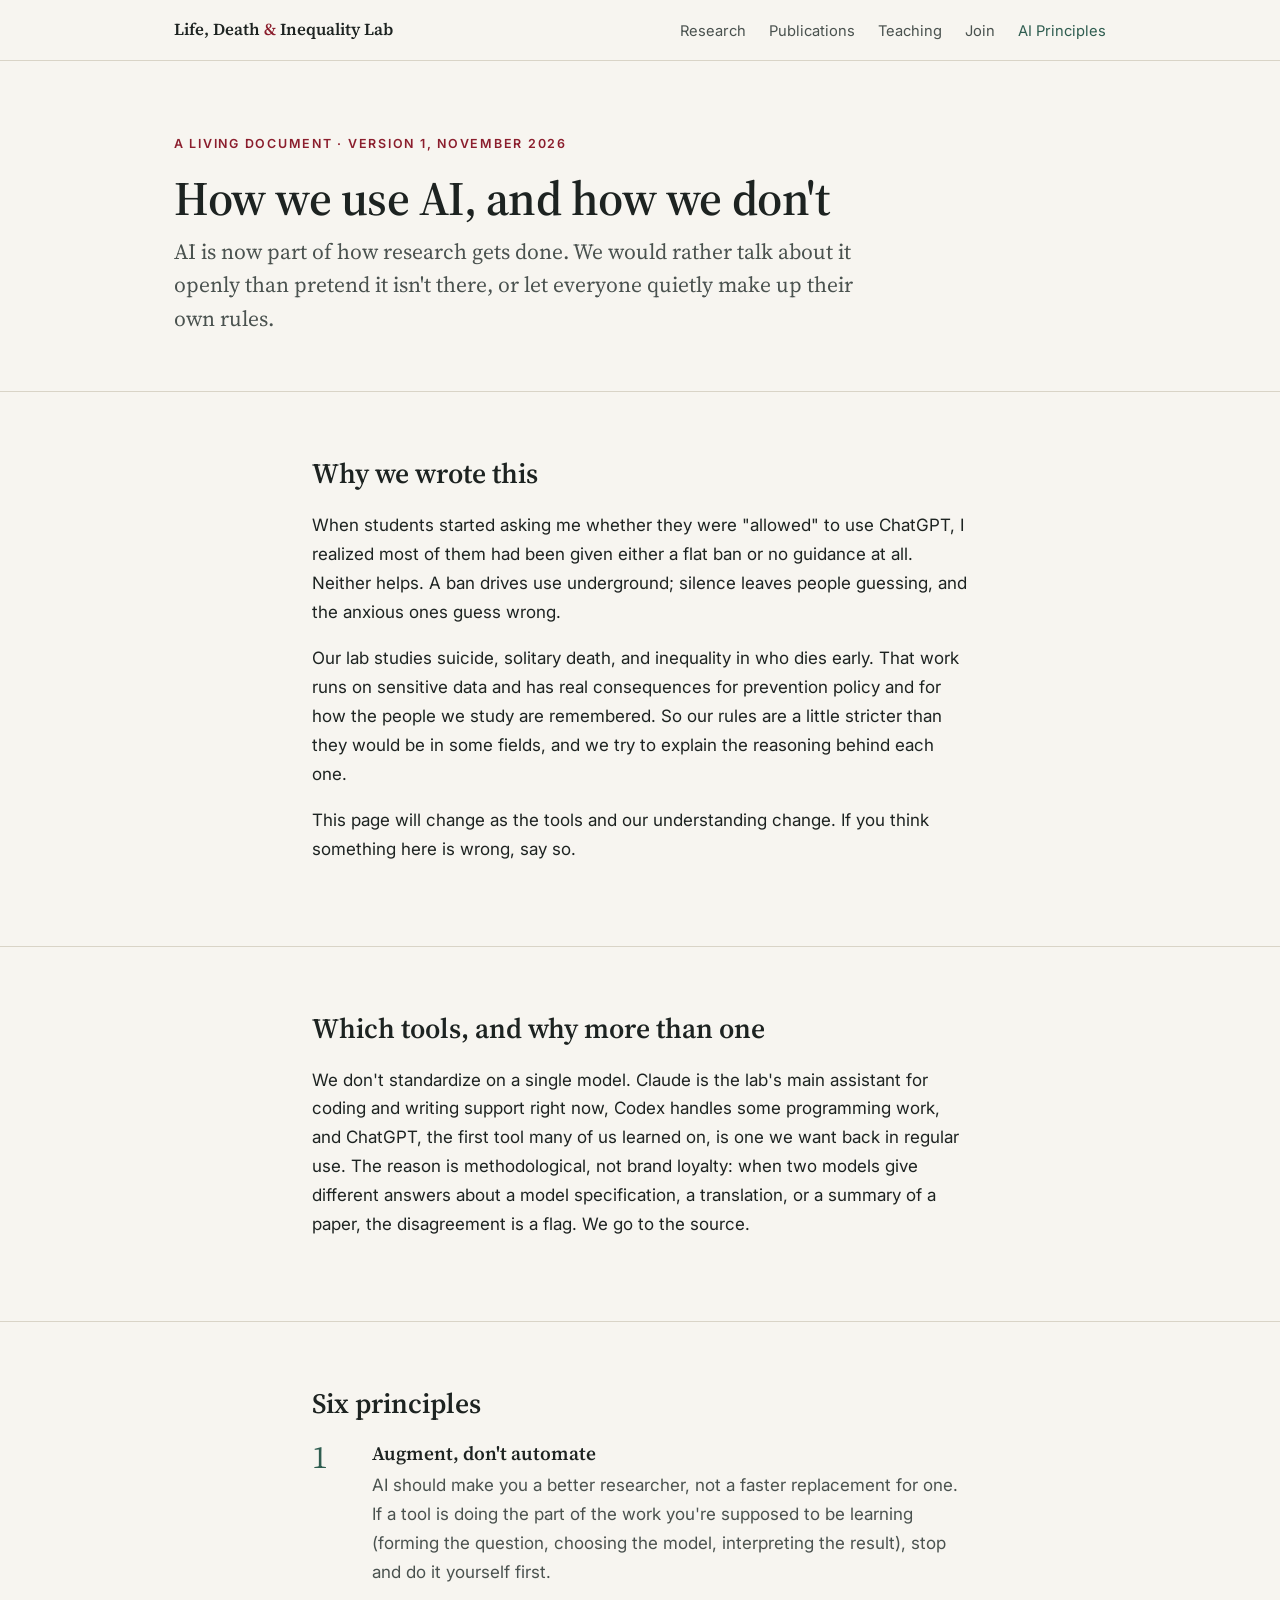
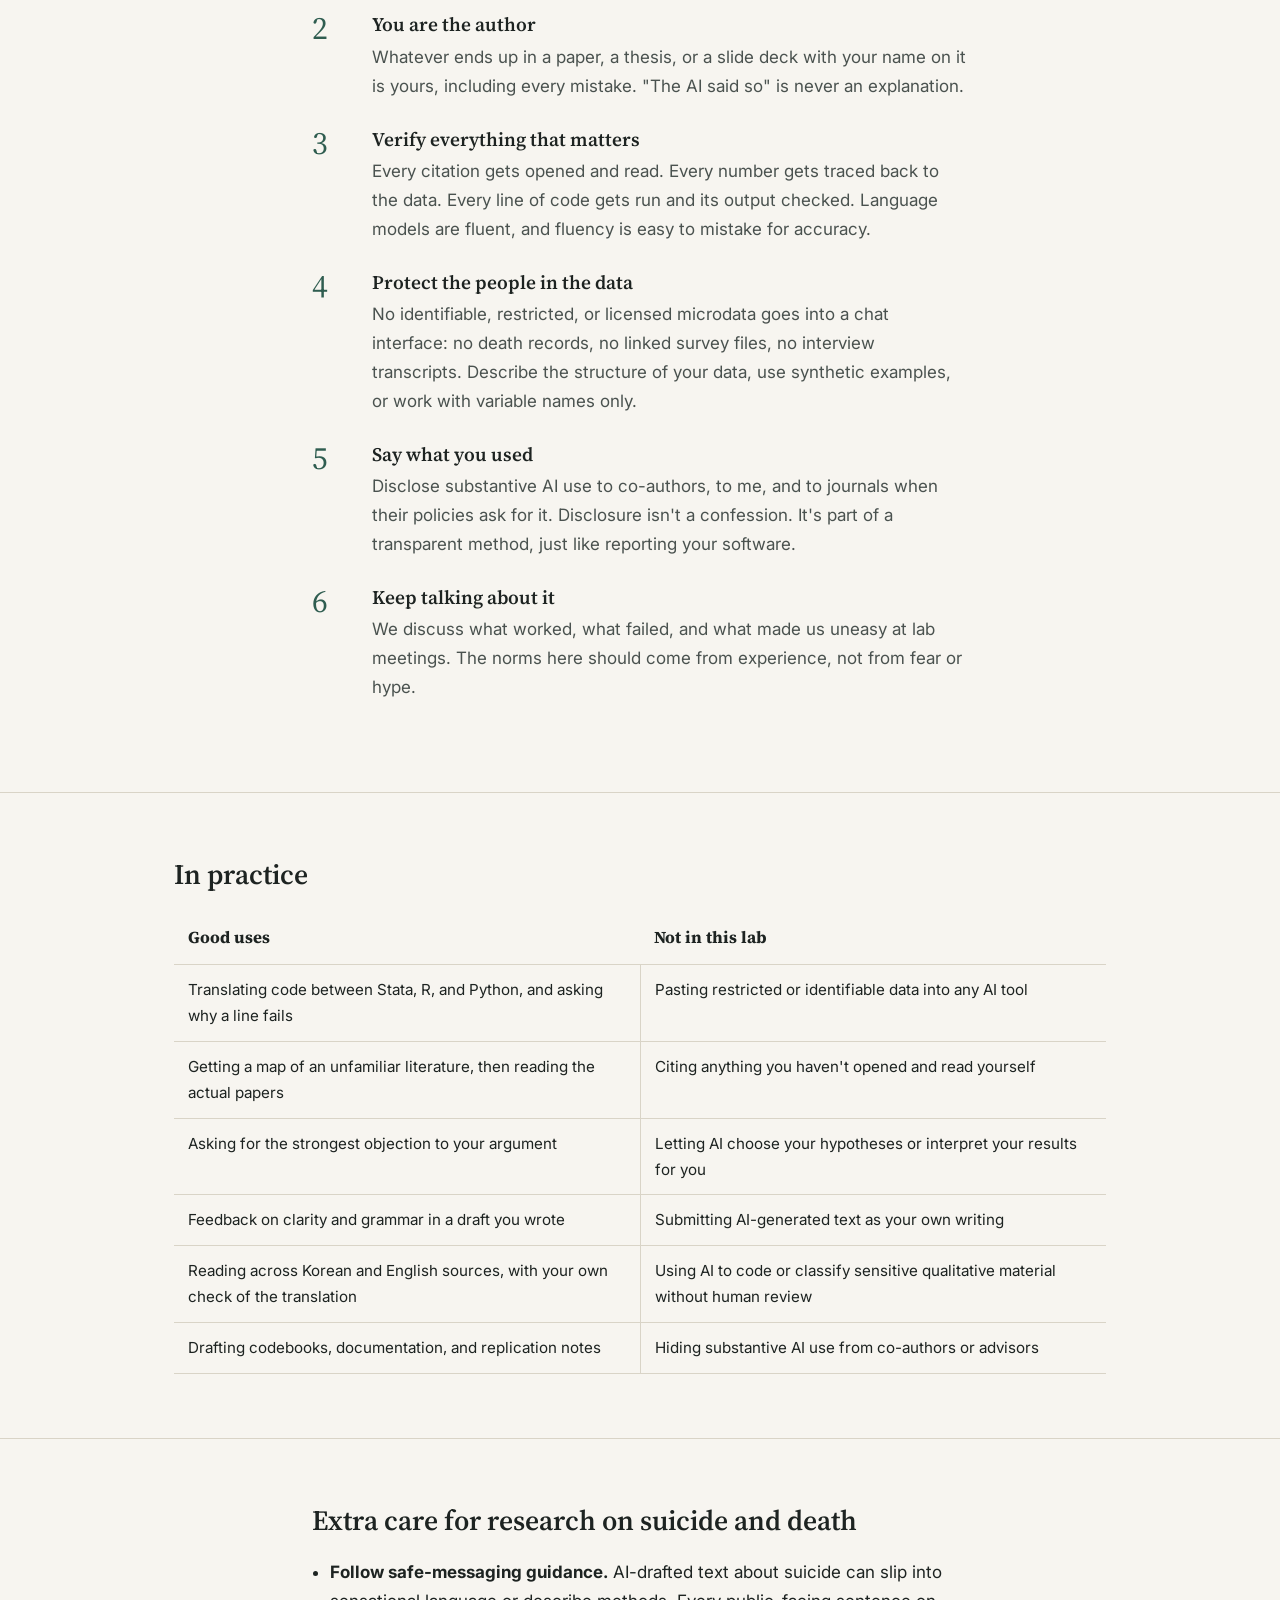
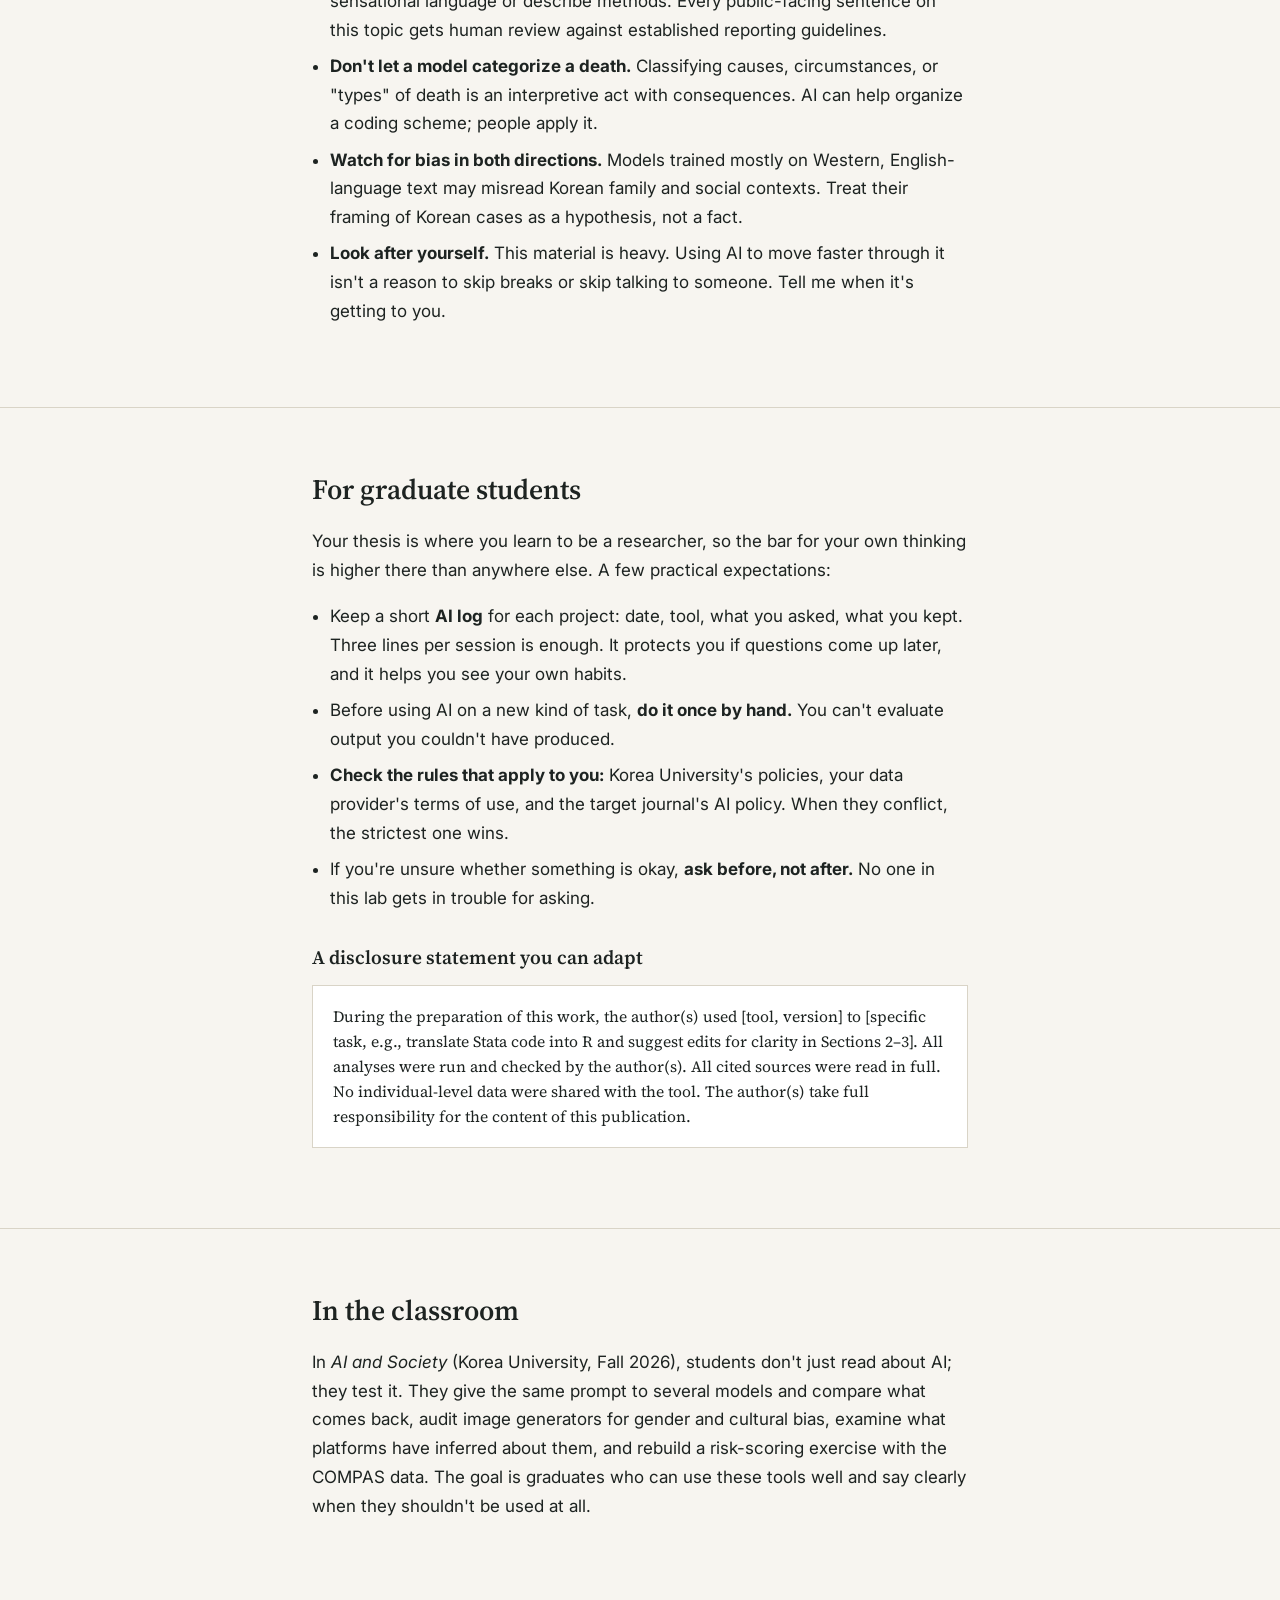
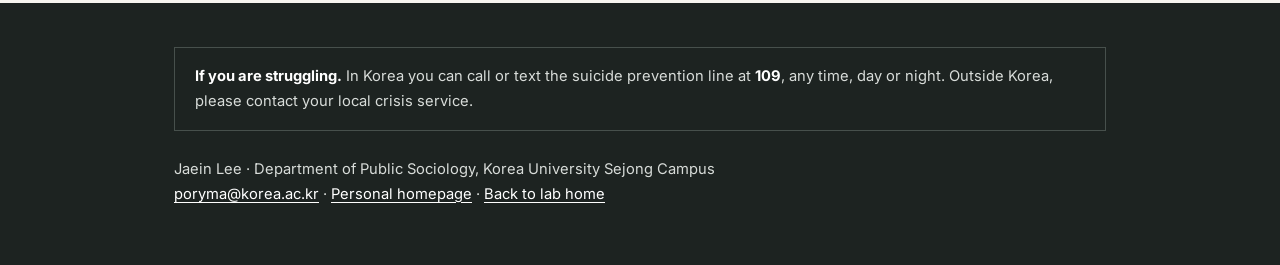
==== ai.html @ 031f200b "Add profile photo and link to personal homepage Co-Authored-By: Claude Opus 5.5 <noreply@anthropic.c" ====
<!DOCTYPE html>
<html lang="en">
<head>
  <meta charset="utf-8">
  <meta name="viewport" content="width=device-width, initial-scale=1">
  <title>AI Principles &amp; Graduate Student Guidelines · Life, Death &amp; Inequality Lab</title>
  <meta name="description" content="How the Life, Death & Inequality Lab at Korea University uses AI in research and teaching, and what we ask of graduate students.">
  <link rel="preconnect" href="https://fonts.googleapis.com">
  <link rel="preconnect" href="https://fonts.gstatic.com" crossorigin>
  <link href="https://fonts.googleapis.com/css2?family=Inter:wght@400;500;600&family=Source+Serif+4:opsz,wght@8..60,400;8..60,600&display=swap" rel="stylesheet">
  <link rel="stylesheet" href="style.css">
</head>
<body>

<header class="site">
  <div class="wrap">
    <a class="brand" href="index.html">Life, Death <span>&amp;</span> Inequality Lab</a>
    <nav>
      <a href="index.html#research">Research</a>
      <a href="index.html#publications">Publications</a>
      <a href="index.html#teaching">Teaching</a>
      <a href="index.html#join">Join</a>
      <a href="ai.html" aria-current="page">AI Principles</a>
    </nav>
  </div>
</header>

<main>
  <div class="hero">
    <div class="wrap">
      <div class="kicker">A living document · Version 1, November 2026</div>
      <h1>How we use AI, and how we don't</h1>
      <p class="lede">AI is now part of how research gets done. We would rather talk about it openly than pretend it isn't there, or let everyone quietly make up their own rules.</p>
    </div>
  </div>

  <section>
    <div class="wrap prose">
      <h2>Why we wrote this</h2>
      <p>When students started asking me whether they were "allowed" to use ChatGPT, I realized most of them had been given either a flat ban or no guidance at all. Neither helps. A ban drives use underground; silence leaves people guessing, and the anxious ones guess wrong.</p>
      <p>Our lab studies suicide, solitary death, and inequality in who dies early. That work runs on sensitive data and has real consequences for prevention policy and for how the people we study are remembered. So our rules are a little stricter than they would be in some fields, and we try to explain the reasoning behind each one.</p>
      <p>This page will change as the tools and our understanding change. If you think something here is wrong, say so.</p>
    </div>
  </section>

  <section>
    <div class="wrap prose">
      <h2>Which tools, and why more than one</h2>
      <p>We don't standardize on a single model. Claude is the lab's main assistant for coding and writing support right now, Codex handles some programming work, and ChatGPT, the first tool many of us learned on, is one we want back in regular use. The reason is methodological, not brand loyalty: when two models give different answers about a model specification, a translation, or a summary of a paper, the disagreement is a flag. We go to the source.</p>
    </div>
  </section>

  <section>
    <div class="wrap prose">
      <h2>Six principles</h2>

      <div class="principle"><div class="n">1</div><div>
        <h3>Augment, don't automate</h3>
        <p>AI should make you a better researcher, not a faster replacement for one. If a tool is doing the part of the work you're supposed to be learning (forming the question, choosing the model, interpreting the result), stop and do it yourself first.</p>
      </div></div>

      <div class="principle"><div class="n">2</div><div>
        <h3>You are the author</h3>
        <p>Whatever ends up in a paper, a thesis, or a slide deck with your name on it is yours, including every mistake. "The AI said so" is never an explanation.</p>
      </div></div>

      <div class="principle"><div class="n">3</div><div>
        <h3>Verify everything that matters</h3>
        <p>Every citation gets opened and read. Every number gets traced back to the data. Every line of code gets run and its output checked. Language models are fluent, and fluency is easy to mistake for accuracy.</p>
      </div></div>

      <div class="principle"><div class="n">4</div><div>
        <h3>Protect the people in the data</h3>
        <p>No identifiable, restricted, or licensed microdata goes into a chat interface: no death records, no linked survey files, no interview transcripts. Describe the structure of your data, use synthetic examples, or work with variable names only.</p>
      </div></div>

      <div class="principle"><div class="n">5</div><div>
        <h3>Say what you used</h3>
        <p>Disclose substantive AI use to co-authors, to me, and to journals when their policies ask for it. Disclosure isn't a confession. It's part of a transparent method, just like reporting your software.</p>
      </div></div>

      <div class="principle"><div class="n">6</div><div>
        <h3>Keep talking about it</h3>
        <p>We discuss what worked, what failed, and what made us uneasy at lab meetings. The norms here should come from experience, not from fear or hype.</p>
      </div></div>
    </div>
  </section>

  <section>
    <div class="wrap">
      <h2>In practice</h2>
      <table class="uses">
        <tr><th>Good uses</th><th>Not in this lab</th></tr>
        <tr>
          <td>Translating code between Stata, R, and Python, and asking why a line fails</td>
          <td>Pasting restricted or identifiable data into any AI tool</td>
        </tr>
        <tr>
          <td>Getting a map of an unfamiliar literature, then reading the actual papers</td>
          <td>Citing anything you haven't opened and read yourself</td>
        </tr>
        <tr>
          <td>Asking for the strongest objection to your argument</td>
          <td>Letting AI choose your hypotheses or interpret your results for you</td>
        </tr>
        <tr>
          <td>Feedback on clarity and grammar in a draft you wrote</td>
          <td>Submitting AI-generated text as your own writing</td>
        </tr>
        <tr>
          <td>Reading across Korean and English sources, with your own check of the translation</td>
          <td>Using AI to code or classify sensitive qualitative material without human review</td>
        </tr>
        <tr>
          <td>Drafting codebooks, documentation, and replication notes</td>
          <td>Hiding substantive AI use from co-authors or advisors</td>
        </tr>
      </table>
    </div>
  </section>

  <section>
    <div class="wrap prose">
      <h2>Extra care for research on suicide and death</h2>
      <ul class="plain">
        <li><strong>Follow safe-messaging guidance.</strong> AI-drafted text about suicide can slip into sensational language or describe methods. Every public-facing sentence on this topic gets human review against established reporting guidelines.</li>
        <li><strong>Don't let a model categorize a death.</strong> Classifying causes, circumstances, or "types" of death is an interpretive act with consequences. AI can help organize a coding scheme; people apply it.</li>
        <li><strong>Watch for bias in both directions.</strong> Models trained mostly on Western, English-language text may misread Korean family and social contexts. Treat their framing of Korean cases as a hypothesis, not a fact.</li>
        <li><strong>Look after yourself.</strong> This material is heavy. Using AI to move faster through it isn't a reason to skip breaks or skip talking to someone. Tell me when it's getting to you.</li>
      </ul>
    </div>
  </section>

  <section>
    <div class="wrap prose">
      <h2>For graduate students</h2>
      <p>Your thesis is where you learn to be a researcher, so the bar for your own thinking is higher there than anywhere else. A few practical expectations:</p>
      <ul class="plain">
        <li>Keep a short <strong>AI log</strong> for each project: date, tool, what you asked, what you kept. Three lines per session is enough. It protects you if questions come up later, and it helps you see your own habits.</li>
        <li>Before using AI on a new kind of task, <strong>do it once by hand.</strong> You can't evaluate output you couldn't have produced.</li>
        <li><strong>Check the rules that apply to you:</strong> Korea University's policies, your data provider's terms of use, and the target journal's AI policy. When they conflict, the strictest one wins.</li>
        <li>If you're unsure whether something is okay, <strong>ask before, not after.</strong> No one in this lab gets in trouble for asking.</li>
      </ul>

      <h3 style="margin-top:2rem">A disclosure statement you can adapt</h3>
      <pre class="template">During the preparation of this work, the author(s) used [tool, version] to [specific task, e.g., translate Stata code into R and suggest edits for clarity in Sections 2–3]. All analyses were run and checked by the author(s). All cited sources were read in full. No individual-level data were shared with the tool. The author(s) take full responsibility for the content of this publication.</pre>
    </div>
  </section>

  <section>
    <div class="wrap prose">
      <h2>In the classroom</h2>
      <p>In <em>AI and Society</em> (Korea University, Fall 2026), students don't just read about AI; they test it. They give the same prompt to several models and compare what comes back, audit image generators for gender and cultural bias, examine what platforms have inferred about them, and rebuild a risk-scoring exercise with the COMPAS data. The goal is graduates who can use these tools well and say clearly when they shouldn't be used at all.</p>
    </div>
  </section>
</main>

<footer class="site">
  <div class="wrap">
    <div class="care">
      <strong>If you are struggling.</strong> In Korea you can call or text the suicide prevention line at <strong>109</strong>, any time, day or night. Outside Korea, please contact your local crisis service.
    </div>
    <p>Jaein Lee · Department of Public Sociology, Korea University Sejong Campus<br>
      <a href="mailto:poryma@korea.ac.kr">poryma@korea.ac.kr</a> · <a href="https://poryma.github.io/">Personal homepage</a> · <a href="index.html">Back to lab home</a></p>
  </div>
</footer>

</body>
</html>
---- style.css ----
:root {
  --ink: #1d2321;
  --ink-soft: #4a524f;
  --paper: #f7f5f0;
  --paper-deep: #efece4;
  --rule: #d9d4c7;
  --accent: #2f5d50;
  --accent-soft: #e3ebe7;
  --crimson: #8b1e2d; /* Korea University crimson, used sparingly */
  --max: 980px;
}

* { box-sizing: border-box; }

html { scroll-behavior: smooth; }

body {
  margin: 0;
  background: var(--paper);
  color: var(--ink);
  font-family: "Inter", system-ui, -apple-system, "Segoe UI", sans-serif;
  font-size: 17px;
  line-height: 1.7;
}

a { color: var(--accent); text-underline-offset: 3px; }
a:hover { color: var(--crimson); }

h1, h2, h3 {
  font-family: "Source Serif 4", Georgia, serif;
  font-weight: 600;
  line-height: 1.25;
  color: var(--ink);
}

h1 { font-size: clamp(2.1rem, 4.5vw, 3rem); margin: 0 0 .4rem; letter-spacing: -.01em; }
h2 { font-size: 1.75rem; margin: 0 0 1.25rem; }
h3 { font-size: 1.2rem; margin: 0 0 .4rem; }

.wrap { max-width: var(--max); margin: 0 auto; padding: 0 24px; }

/* ---------- nav ---------- */
header.site {
  border-bottom: 1px solid var(--rule);
  background: var(--paper);
  position: sticky;
  top: 0;
  z-index: 10;
}
header.site .wrap {
  display: flex;
  align-items: center;
  justify-content: space-between;
  gap: 16px;
  min-height: 60px;
  flex-wrap: wrap;
}
.brand {
  font-family: "Source Serif 4", Georgia, serif;
  font-weight: 600;
  font-size: 1.05rem;
  color: var(--ink);
  text-decoration: none;
}
.brand span { color: var(--crimson); }
nav a {
  color: var(--ink-soft);
  text-decoration: none;
  font-size: .92rem;
  margin-left: 18px;
}
nav a:hover, nav a[aria-current="page"] { color: var(--accent); }

/* ---------- hero ---------- */
.hero { padding: 72px 0 56px; border-bottom: 1px solid var(--rule); }
.hero .kicker {
  text-transform: uppercase;
  letter-spacing: .14em;
  font-size: .78rem;
  color: var(--crimson);
  font-weight: 600;
  margin-bottom: 14px;
}
.hero .lede {
  font-family: "Source Serif 4", Georgia, serif;
  font-size: 1.35rem;
  line-height: 1.55;
  color: var(--ink-soft);
  max-width: 44rem;
  margin: 0;
}
.hero .meta { margin-top: 22px; font-size: .95rem; color: var(--ink-soft); }
.hero-grid {
  display: grid;
  grid-template-columns: 1fr 220px;
  gap: 48px;
  align-items: center;
}
.portrait {
  width: 220px;
  height: 280px;
  object-fit: cover;
  object-position: 50% 15%;
  border: 1px solid var(--rule);
  background: #fff;
}
@media (max-width: 720px) {
  .hero-grid { grid-template-columns: 1fr; gap: 28px; }
  .portrait { order: -1; width: 160px; height: 200px; }
}

/* ---------- sections ---------- */
section { padding: 64px 0; border-bottom: 1px solid var(--rule); }
section:last-of-type { border-bottom: none; }
.prose { max-width: 44rem; }
.prose p { margin: 0 0 1.1rem; }

.grid-2 {
  display: grid;
  grid-template-columns: repeat(auto-fit, minmax(280px, 1fr));
  gap: 36px 48px;
}
.area { border-top: 2px solid var(--accent); padding-top: 14px; }
.area p { margin: 0; color: var(--ink-soft); }

.callout {
  background: var(--accent-soft);
  border-left: 3px solid var(--accent);
  padding: 20px 24px;
  margin: 28px 0 0;
}
.callout p:last-child { margin-bottom: 0; }

/* ---------- publications ---------- */
ol.pubs { padding-left: 0; list-style: none; margin: 0; }
ol.pubs li {
  padding: 14px 0;
  border-bottom: 1px dotted var(--rule);
}
ol.pubs .yr {
  display: inline-block;
  min-width: 3.2rem;
  font-weight: 600;
  color: var(--crimson);
  font-variant-numeric: tabular-nums;
}
ol.pubs em { color: var(--ink); }
.tag {
  display: inline-block;
  font-size: .72rem;
  text-transform: uppercase;
  letter-spacing: .08em;
  background: var(--paper-deep);
  border: 1px solid var(--rule);
  padding: 1px 8px;
  margin-left: 6px;
  vertical-align: 2px;
}
.note { font-size: .88rem; color: var(--ink-soft); }

/* ---------- lists / tables ---------- */
ul.plain { padding-left: 1.1rem; }
ul.plain li { margin-bottom: .45rem; }

table.uses { width: 100%; border-collapse: collapse; font-size: .95rem; }
table.uses th, table.uses td {
  text-align: left;
  vertical-align: top;
  padding: 12px 14px;
  border-bottom: 1px solid var(--rule);
}
table.uses th { font-family: "Source Serif 4", Georgia, serif; font-size: 1.05rem; width: 50%; }
table.uses td:first-child { border-right: 1px solid var(--rule); }

.principle { display: grid; grid-template-columns: 3rem 1fr; gap: 0 12px; margin-bottom: 26px; }
.principle .n {
  font-family: "Source Serif 4", Georgia, serif;
  font-size: 2rem;
  color: var(--accent);
  line-height: 1;
}
.principle p { margin: .2rem 0 0; color: var(--ink-soft); }

pre.template {
  background: #fff;
  border: 1px solid var(--rule);
  padding: 18px 20px;
  white-space: pre-wrap;
  font-family: "Source Serif 4", Georgia, serif;
  font-size: .98rem;
  line-height: 1.6;
}

/* ---------- footer ---------- */
footer.site {
  background: var(--ink);
  color: #d8dcd9;
  padding: 44px 0;
  font-size: .92rem;
}
footer.site a { color: #fff; }
footer.site .care {
  border: 1px solid #47504c;
  padding: 16px 20px;
  margin-bottom: 26px;
}
footer.site .care strong { color: #fff; }

@media (max-width: 640px) {
  nav a { margin: 0 14px 0 0; }
  .hero { padding: 48px 0 40px; }
  section { padding: 48px 0; }
  table.uses th, table.uses td { display: block; width: 100%; border-right: none !important; }
}
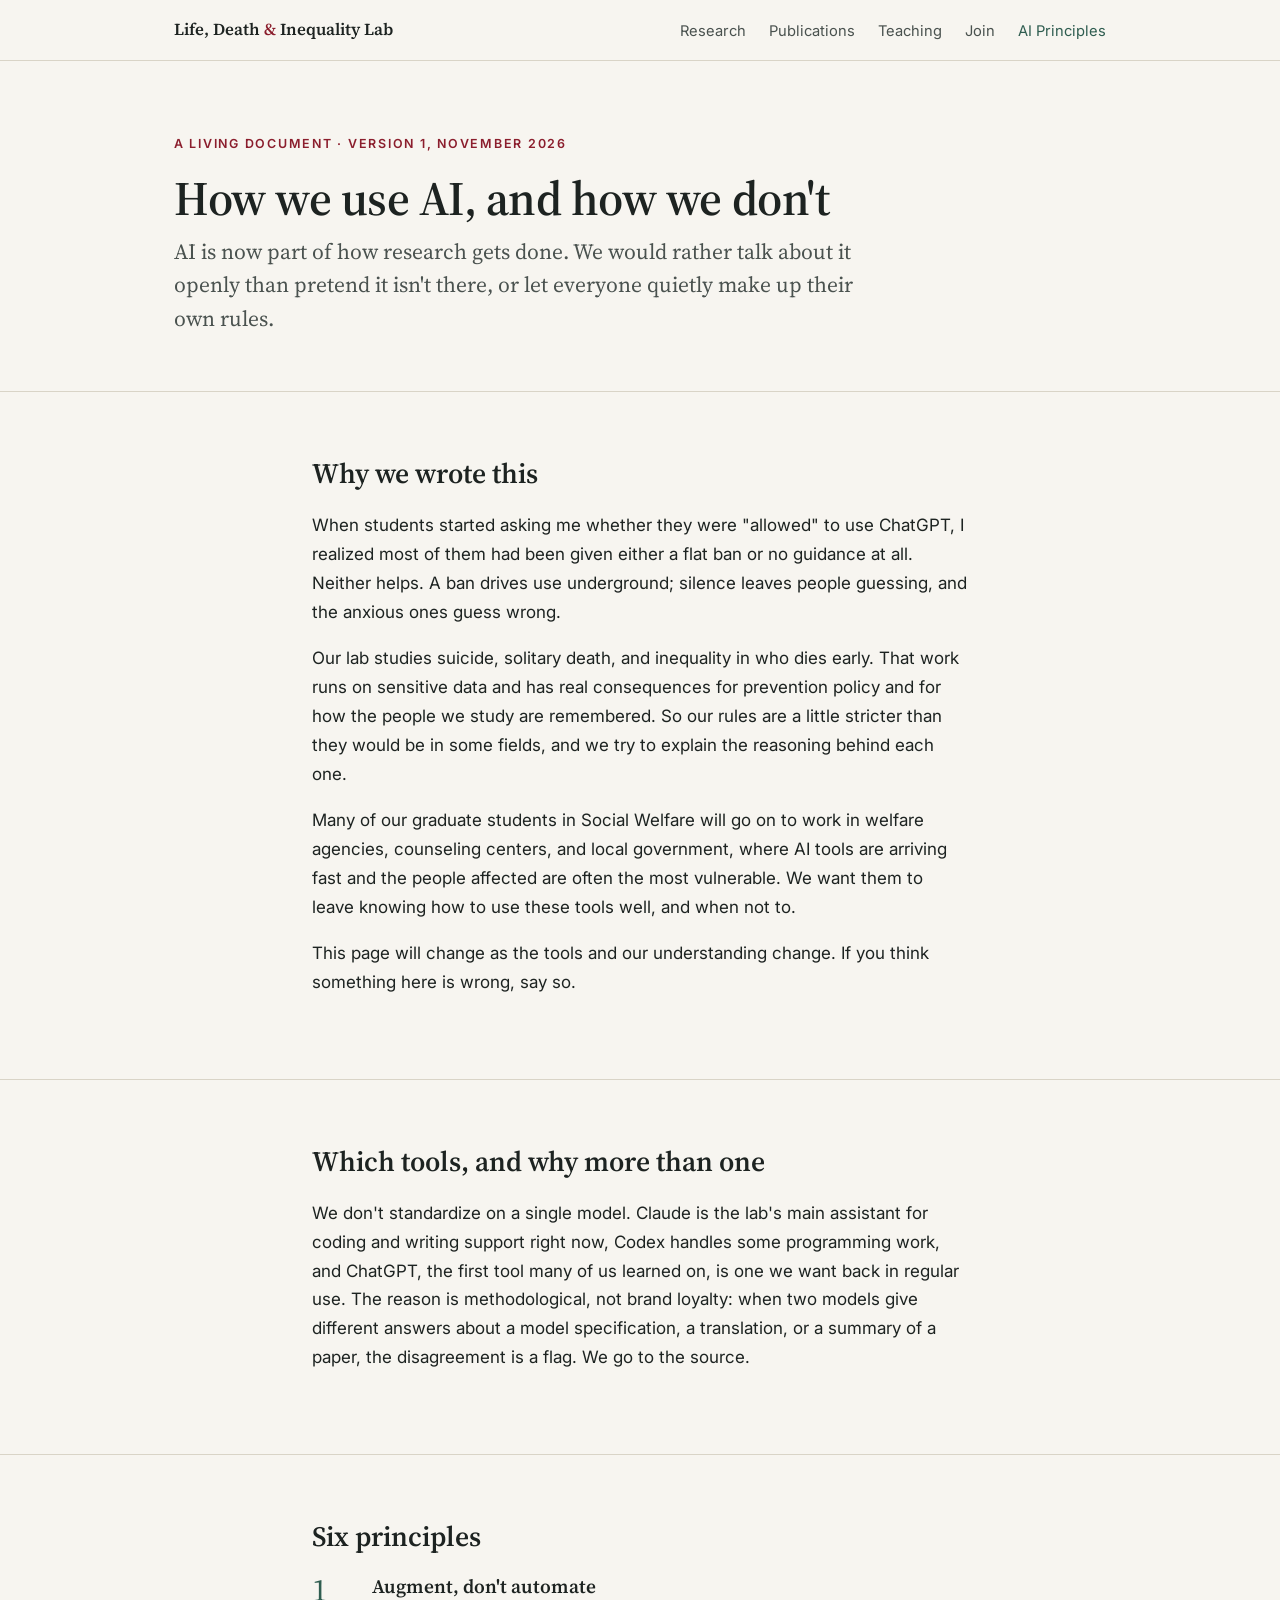
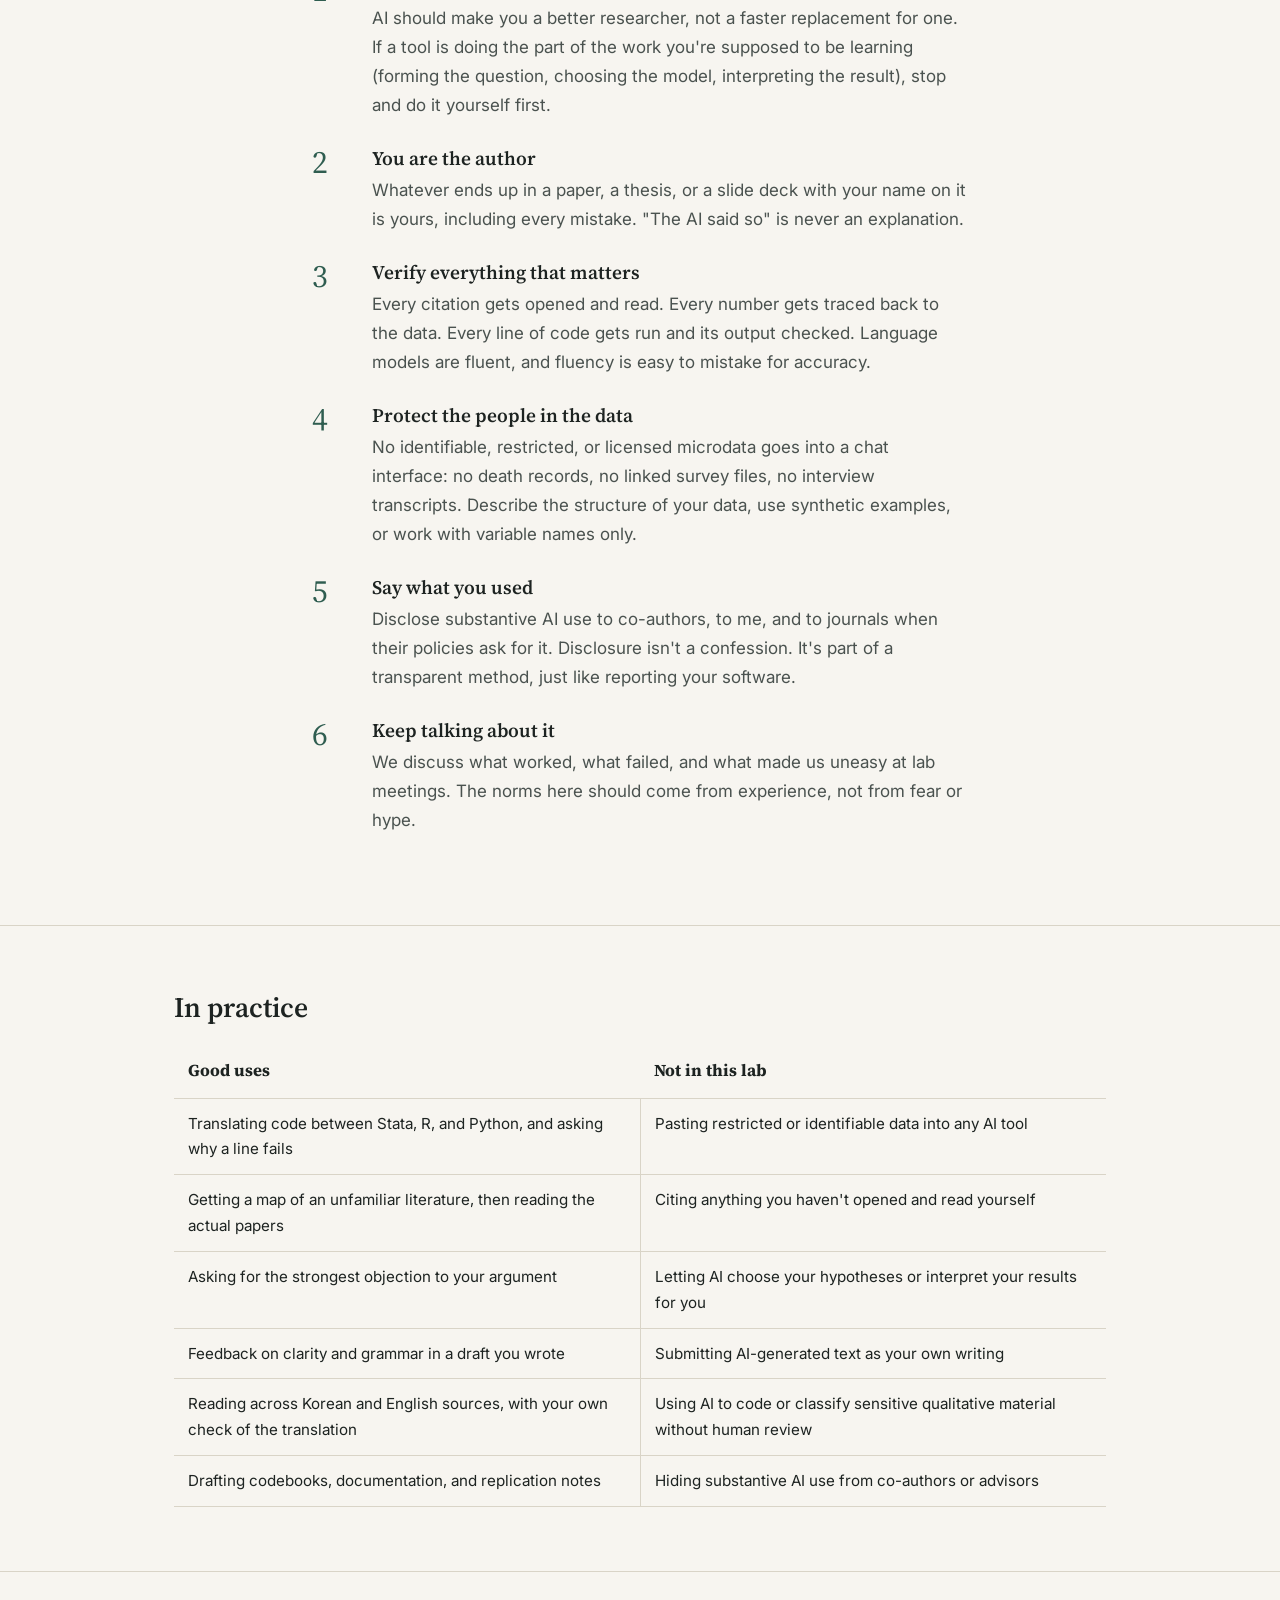
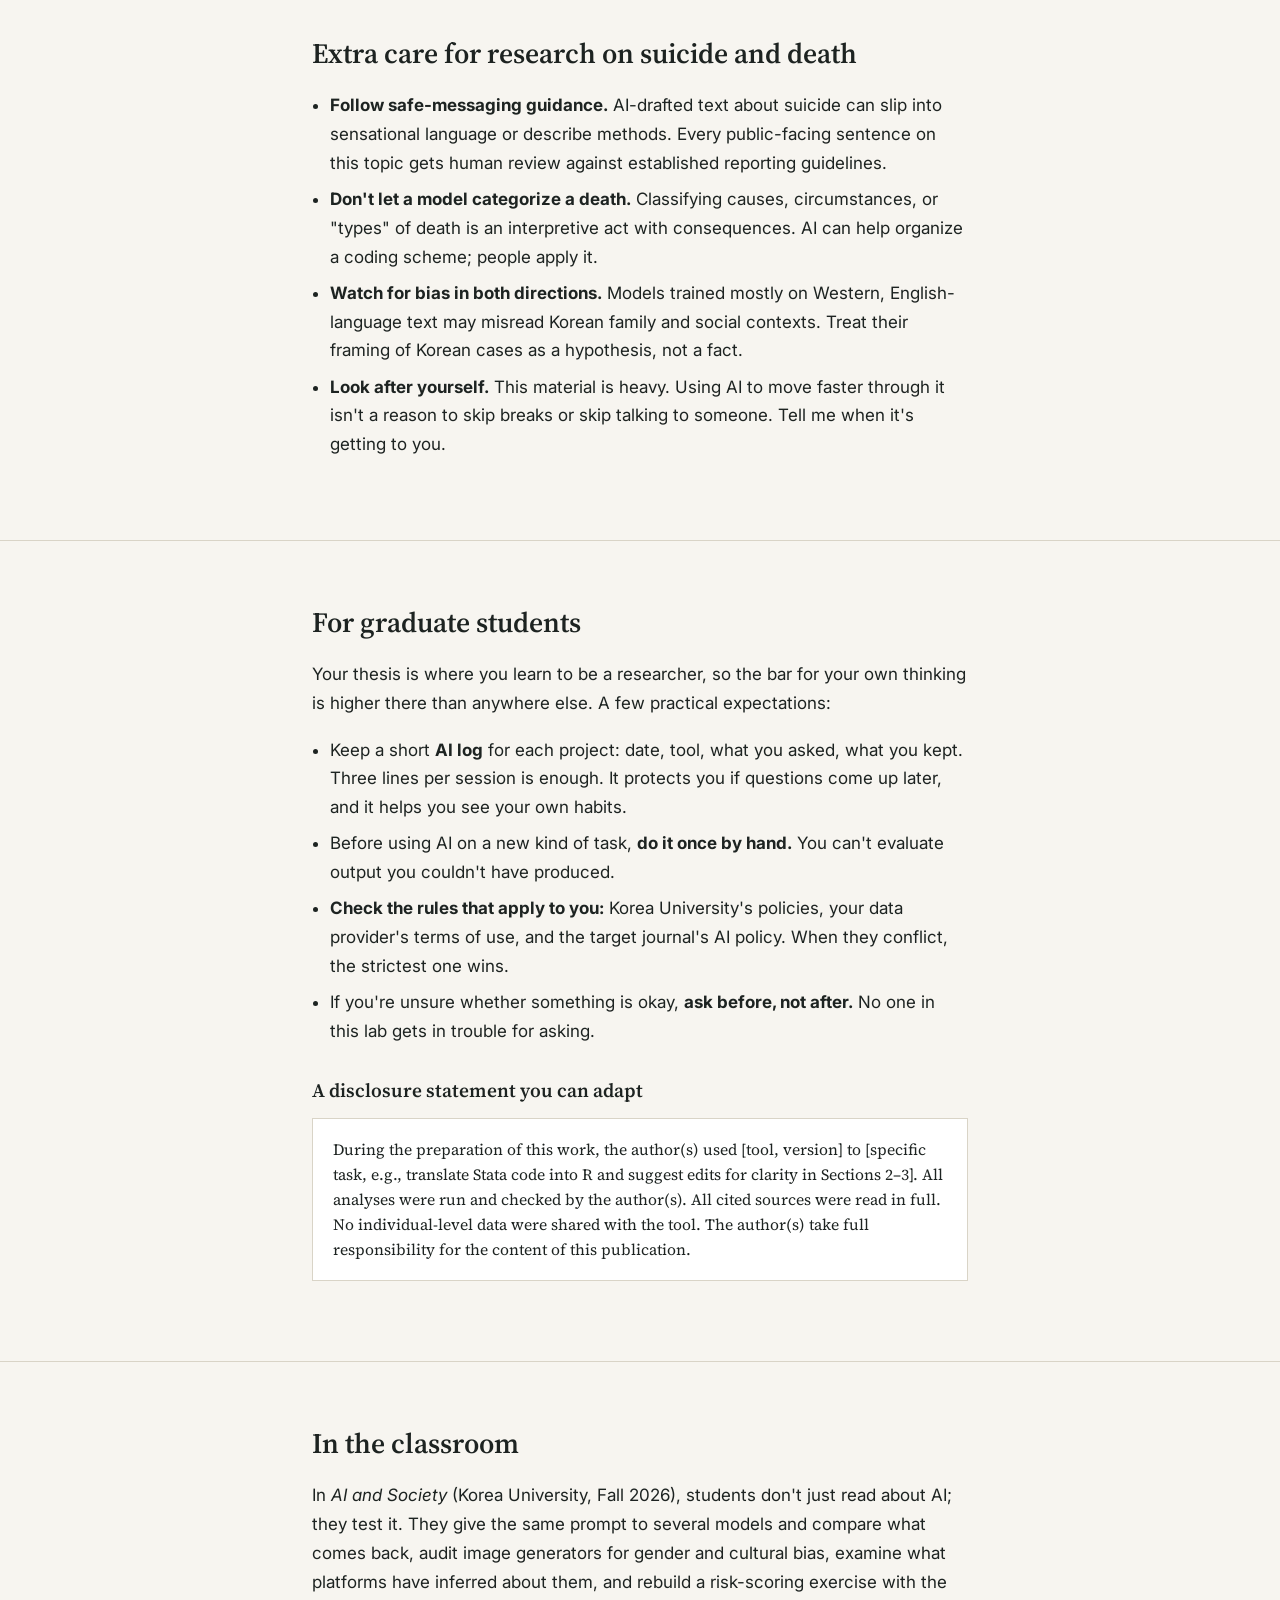
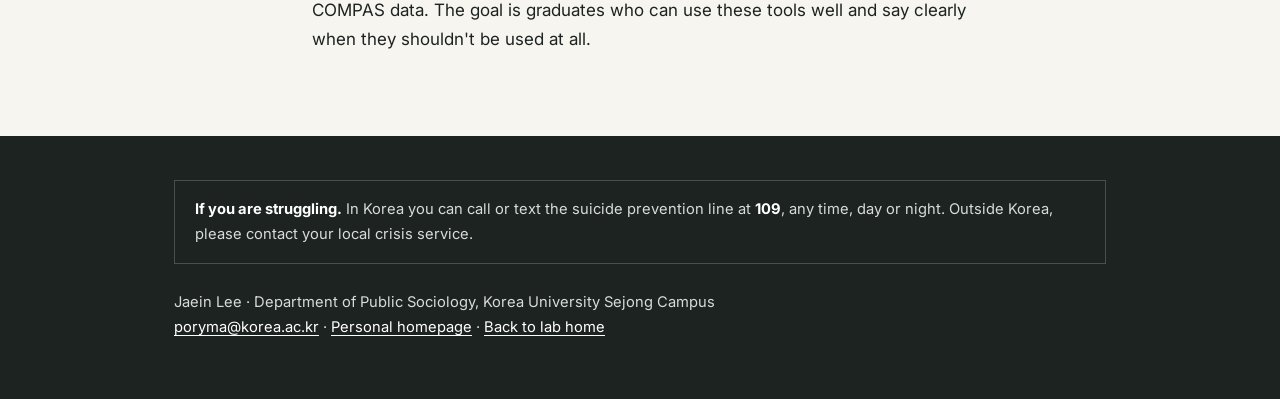
==== commit 7892b100: "Add Social Welfare (graduate) affiliation and welfare/policy framing Co-Authored-By: Claude Opus 5.5" ====
--- a/ai.html
+++ b/ai.html
@@ -39,6 +39,7 @@
       <h2>Why we wrote this</h2>
       <p>When students started asking me whether they were "allowed" to use ChatGPT, I realized most of them had been given either a flat ban or no guidance at all. Neither helps. A ban drives use underground; silence leaves people guessing, and the anxious ones guess wrong.</p>
       <p>Our lab studies suicide, solitary death, and inequality in who dies early. That work runs on sensitive data and has real consequences for prevention policy and for how the people we study are remembered. So our rules are a little stricter than they would be in some fields, and we try to explain the reasoning behind each one.</p>
+      <p>Many of our graduate students in Social Welfare will go on to work in welfare agencies, counseling centers, and local government, where AI tools are arriving fast and the people affected are often the most vulnerable. We want them to leave knowing how to use these tools well, and when not to.</p>
       <p>This page will change as the tools and our understanding change. If you think something here is wrong, say so.</p>
     </div>
   </section>
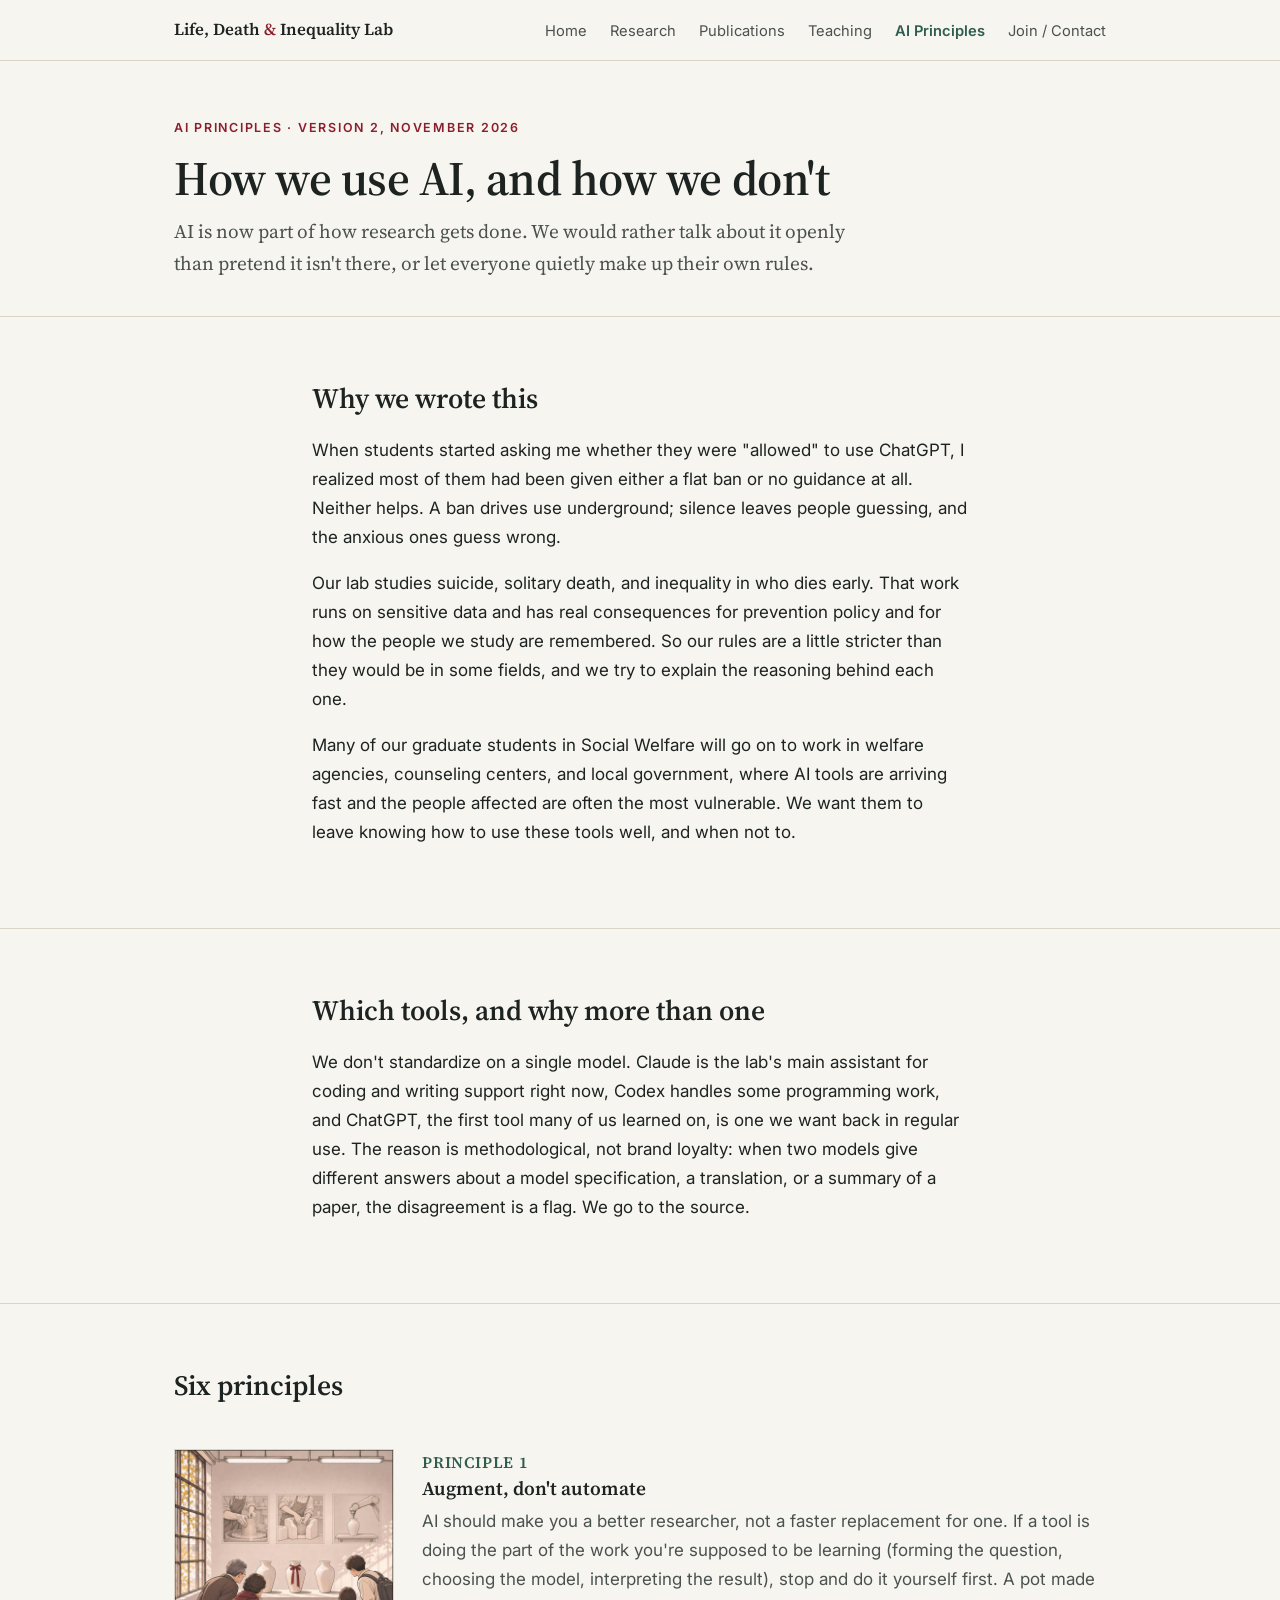
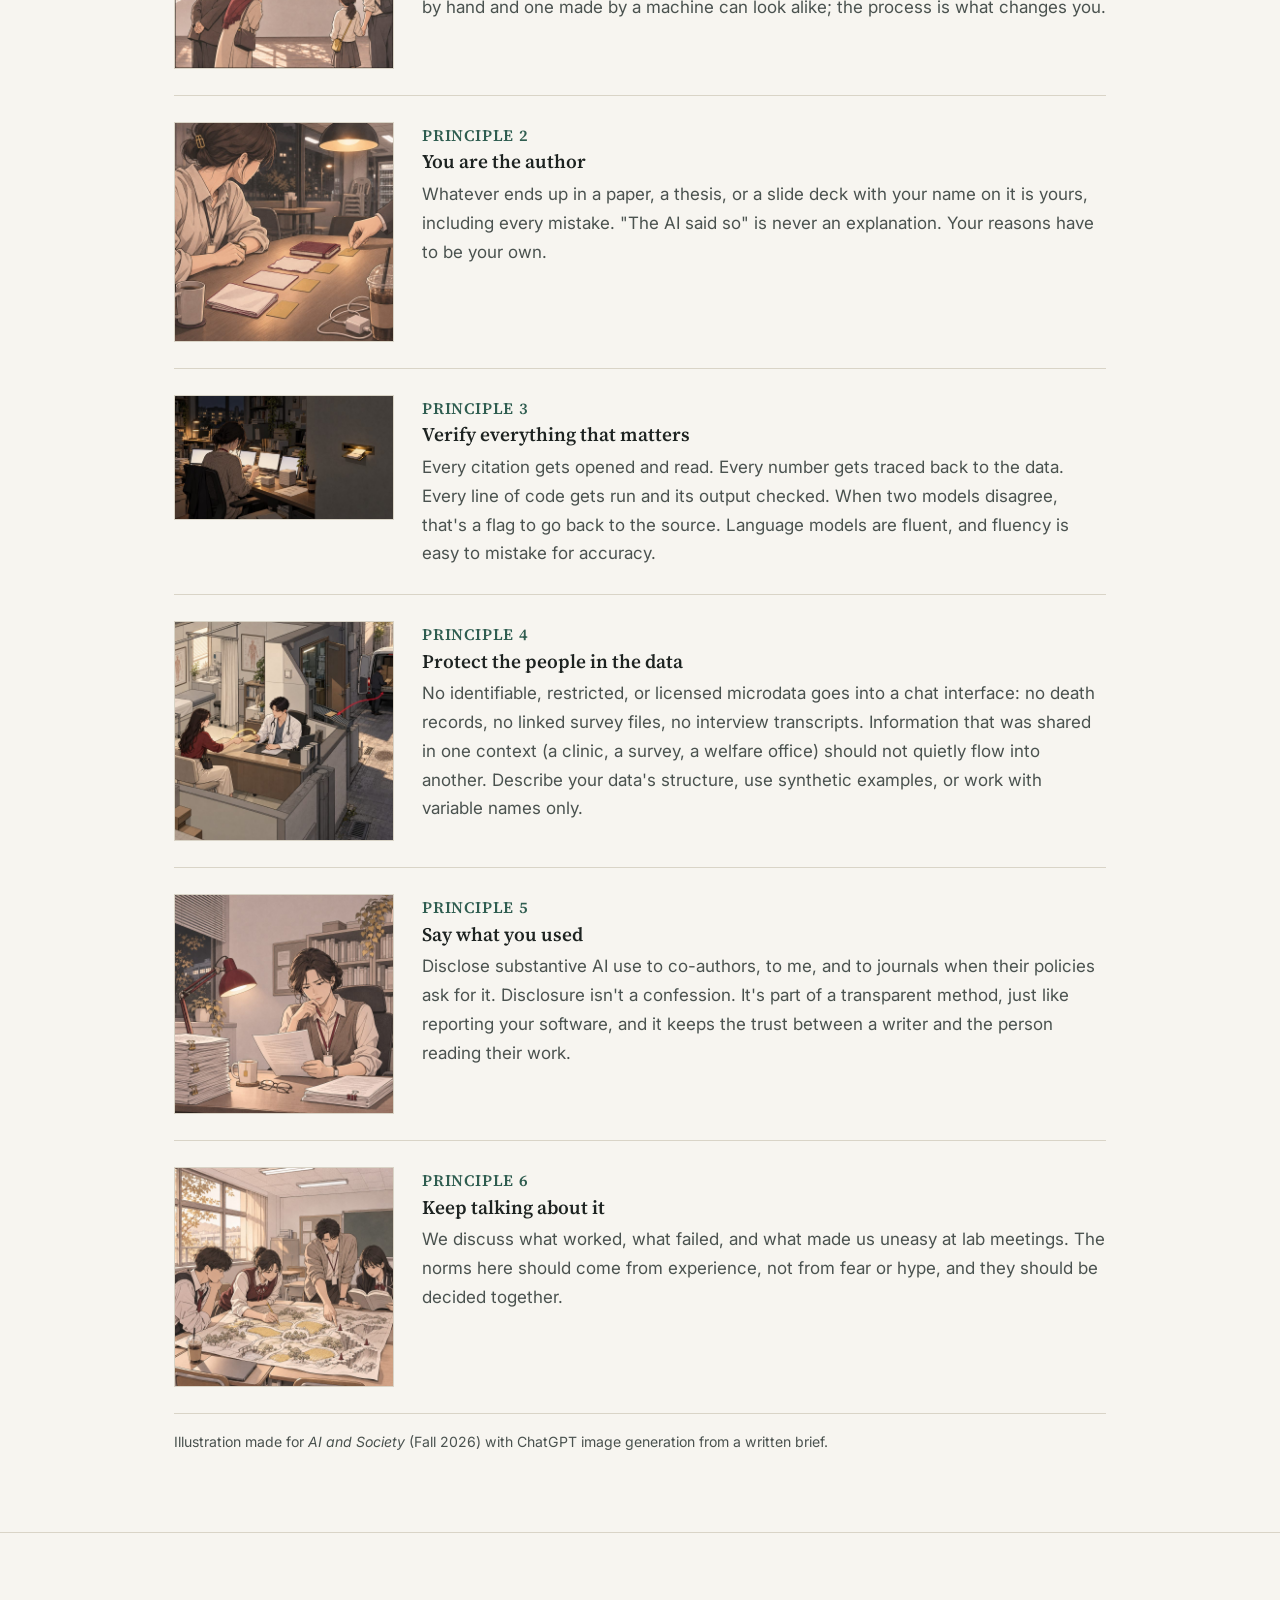
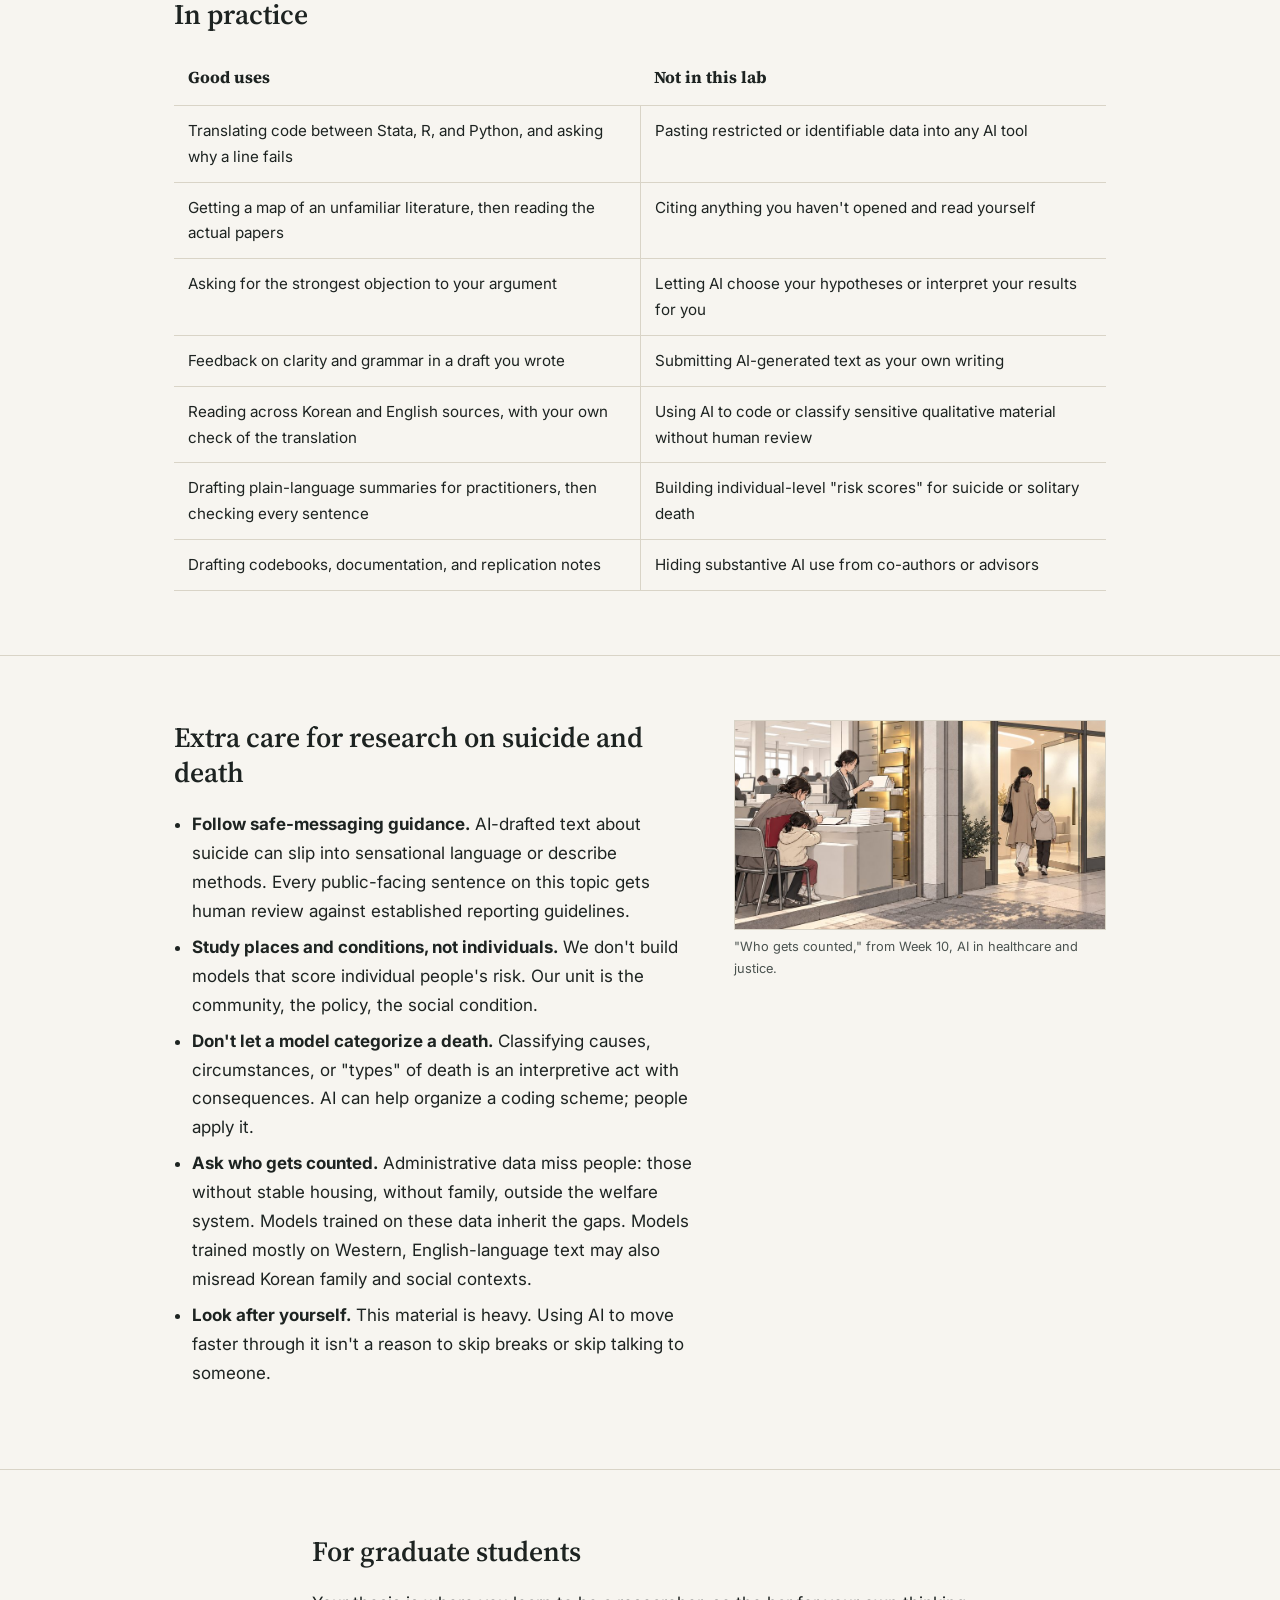
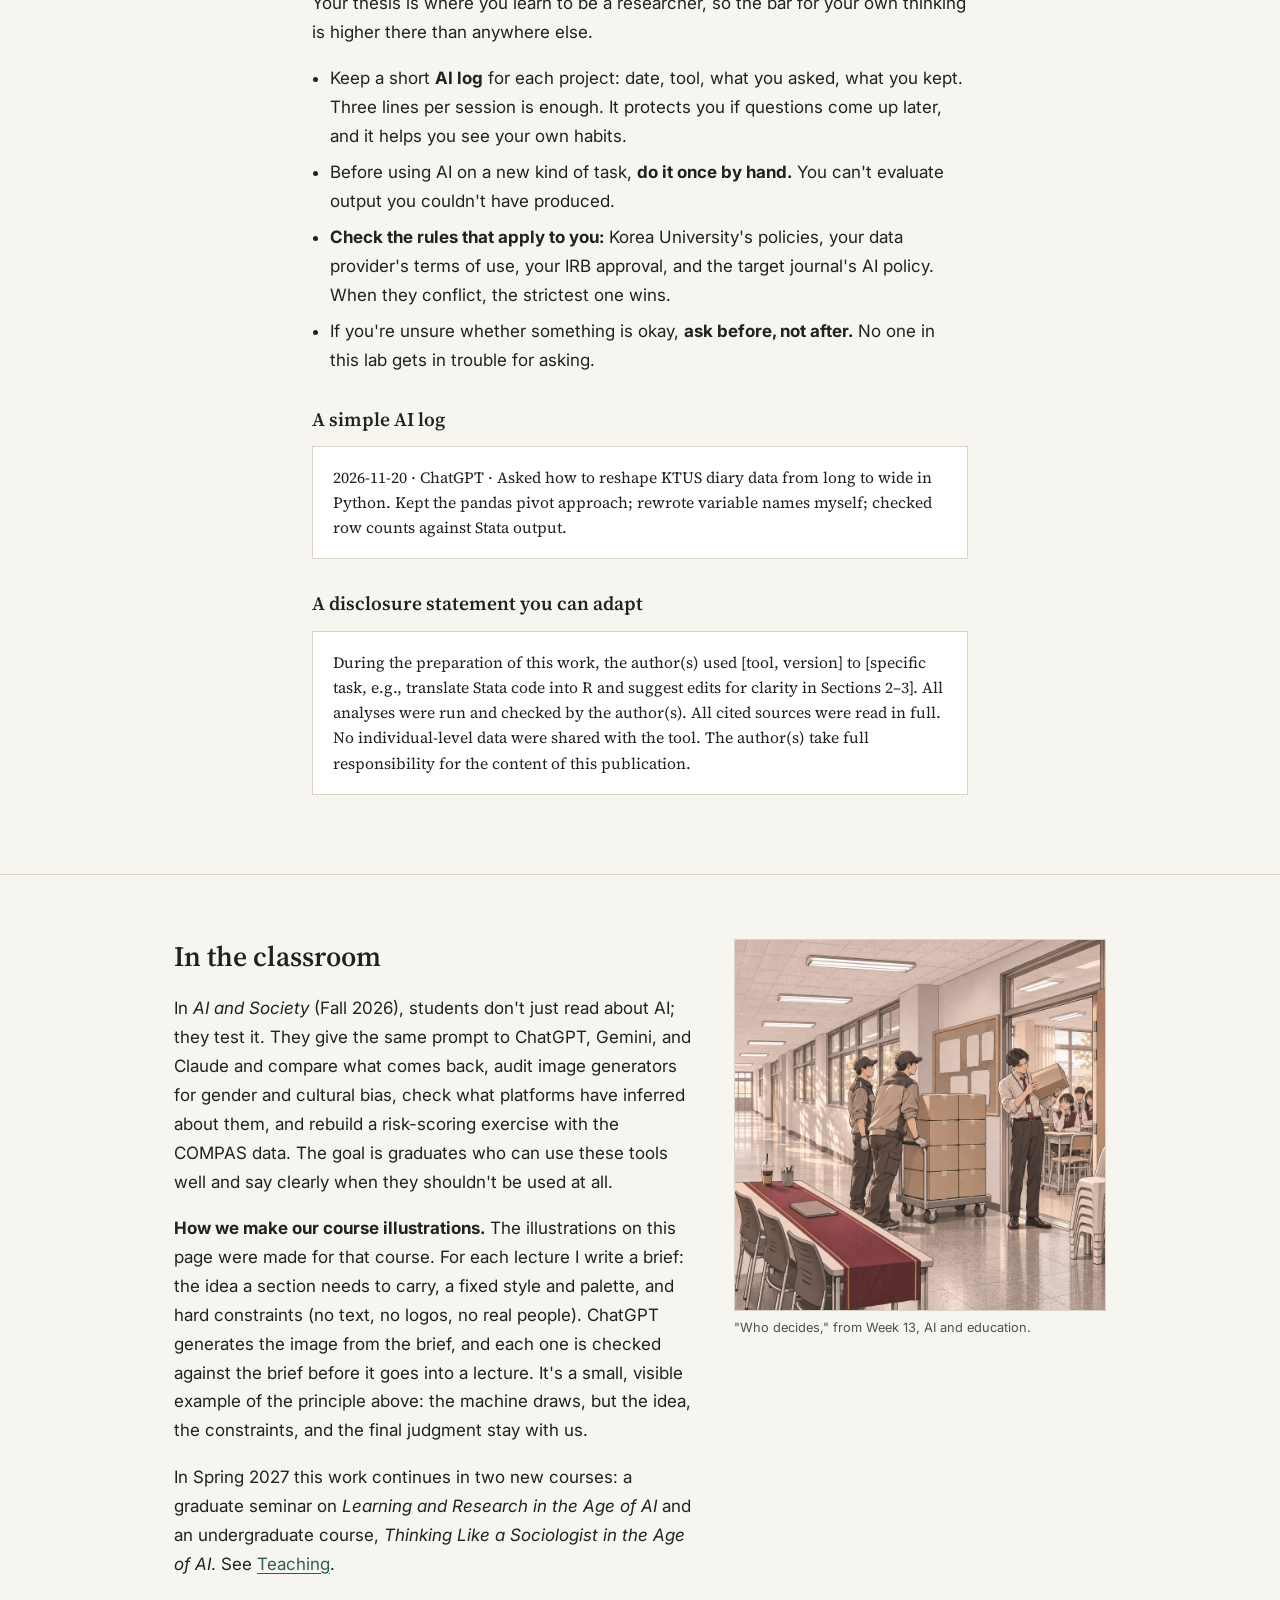
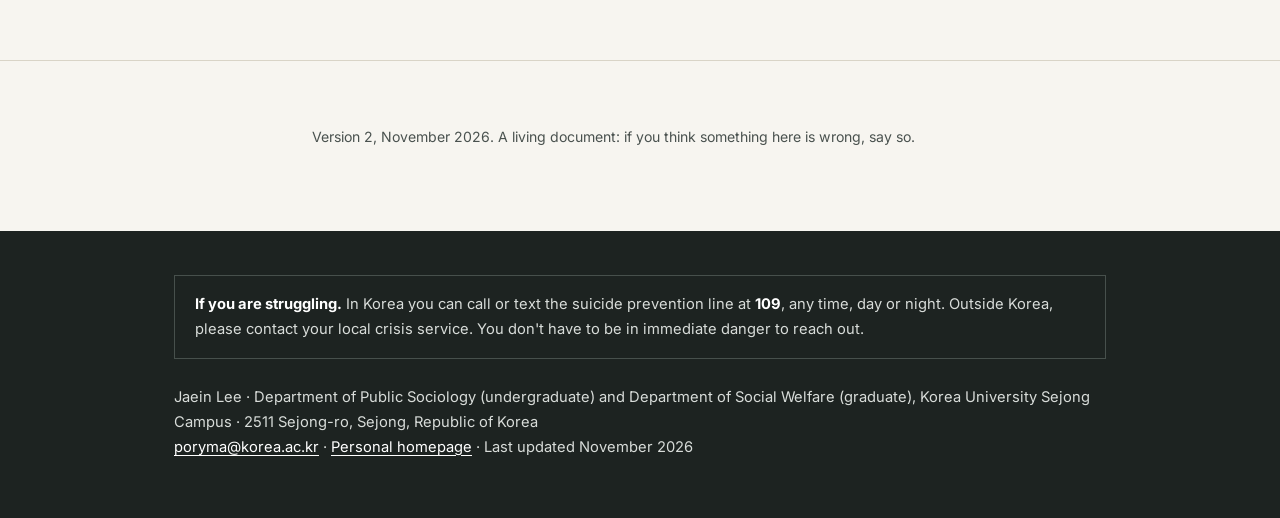
==== commit afb63c03: "Multi-page lab site; collapsible course outlines; AI principles with course illustrations; Join/Cont" ====
--- a/ai.html
+++ b/ai.html
@@ -3,8 +3,8 @@
 <head>
   <meta charset="utf-8">
   <meta name="viewport" content="width=device-width, initial-scale=1">
-  <title>AI Principles &amp; Graduate Student Guidelines · Life, Death &amp; Inequality Lab</title>
-  <meta name="description" content="How the Life, Death & Inequality Lab at Korea University uses AI in research and teaching, and what we ask of graduate students.">
+  <title>AI Principles & Graduate Student Guidelines · Life, Death & Inequality Lab</title>
+  <meta name="description" content="How the Life, Death &amp; Inequality Lab uses AI in research and teaching, and what we ask of graduate students.">
   <link rel="preconnect" href="https://fonts.googleapis.com">
   <link rel="preconnect" href="https://fonts.gstatic.com" crossorigin>
   <link href="https://fonts.googleapis.com/css2?family=Inter:wght@400;500;600&family=Source+Serif+4:opsz,wght@8..60,400;8..60,600&display=swap" rel="stylesheet">
@@ -16,153 +16,127 @@
   <div class="wrap">
     <a class="brand" href="index.html">Life, Death <span>&amp;</span> Inequality Lab</a>
     <nav>
-      <a href="index.html#research">Research</a>
-      <a href="index.html#publications">Publications</a>
-      <a href="index.html#teaching">Teaching</a>
-      <a href="index.html#join">Join</a>
-      <a href="ai.html" aria-current="page">AI Principles</a>
+      <a href="index.html">Home</a>
+      <a href="research.html">Research</a>
+      <a href="publications.html">Publications</a>
+      <a href="teaching.html">Teaching</a>
+      <a href="ai.html" class="active" aria-current="page">AI Principles</a>
+      <a href="join.html">Join / Contact</a>
     </nav>
   </div>
 </header>
 
 <main>
-  <div class="hero">
-    <div class="wrap">
-      <div class="kicker">A living document · Version 1, November 2026</div>
-      <h1>How we use AI, and how we don't</h1>
-      <p class="lede">AI is now part of how research gets done. We would rather talk about it openly than pretend it isn't there, or let everyone quietly make up their own rules.</p>
+  <div class="page-head"><div class="wrap">
+    <div class="kicker">AI Principles · Version 2, November 2026</div>
+    <h1>How we use AI, and how we don't</h1>
+    <p class="lede">AI is now part of how research gets done. We would rather talk about it openly than pretend it isn't there, or let everyone quietly make up their own rules.</p>
+  </div></div>
+  <section><div class="wrap prose">
+    <h2>Why we wrote this</h2>
+    <p>When students started asking me whether they were "allowed" to use ChatGPT, I realized most of them had been given either a flat ban or no guidance at all. Neither helps. A ban drives use underground; silence leaves people guessing, and the anxious ones guess wrong.</p>
+    <p>Our lab studies suicide, solitary death, and inequality in who dies early. That work runs on sensitive data and has real consequences for prevention policy and for how the people we study are remembered. So our rules are a little stricter than they would be in some fields, and we try to explain the reasoning behind each one.</p>
+    <p>Many of our graduate students in Social Welfare will go on to work in welfare agencies, counseling centers, and local government, where AI tools are arriving fast and the people affected are often the most vulnerable. We want them to leave knowing how to use these tools well, and when not to.</p>
+  </div></section>
+
+  <section><div class="wrap prose">
+    <h2>Which tools, and why more than one</h2>
+    <p>We don't standardize on a single model. Claude is the lab's main assistant for coding and writing support right now, Codex handles some programming work, and ChatGPT, the first tool many of us learned on, is one we want back in regular use. The reason is methodological, not brand loyalty: when two models give different answers about a model specification, a translation, or a summary of a paper, the disagreement is a flag. We go to the source.</p>
+  </div></section>
+
+  <section><div class="wrap">
+    <h2>Six principles</h2>
+    <div class="principle-row">
+      <figure class="ill"><img src="img/different-process.jpg" alt="Course illustration for the principle: Augment, don't automate" loading="lazy"></figure>
+      <div><div class="n">PRINCIPLE 1</div><h3>Augment, don't automate</h3><p>AI should make you a better researcher, not a faster replacement for one. If a tool is doing the part of the work you're supposed to be learning (forming the question, choosing the model, interpreting the result), stop and do it yourself first. A pot made by hand and one made by a machine can look alike; the process is what changes you.</p></div>
     </div>
-  </div>
+    <div class="principle-row">
+      <figure class="ill"><img src="img/your-reasons.jpg" alt="Course illustration for the principle: You are the author" loading="lazy"></figure>
+      <div><div class="n">PRINCIPLE 2</div><h3>You are the author</h3><p>Whatever ends up in a paper, a thesis, or a slide deck with your name on it is yours, including every mistake. "The AI said so" is never an explanation. Your reasons have to be your own.</p></div>
+    </div>
+    <div class="principle-row">
+      <figure class="ill"><img src="img/outside-audit.jpg" alt="Course illustration for the principle: Verify everything that matters" loading="lazy"></figure>
+      <div><div class="n">PRINCIPLE 3</div><h3>Verify everything that matters</h3><p>Every citation gets opened and read. Every number gets traced back to the data. Every line of code gets run and its output checked. When two models disagree, that's a flag to go back to the source. Language models are fluent, and fluency is easy to mistake for accuracy.</p></div>
+    </div>
+    <div class="principle-row">
+      <figure class="ill"><img src="img/information-flow.jpg" alt="Course illustration for the principle: Protect the people in the data" loading="lazy"></figure>
+      <div><div class="n">PRINCIPLE 4</div><h3>Protect the people in the data</h3><p>No identifiable, restricted, or licensed microdata goes into a chat interface: no death records, no linked survey files, no interview transcripts. Information that was shared in one context (a clinic, a survey, a welfare office) should not quietly flow into another. Describe your data's structure, use synthetic examples, or work with variable names only.</p></div>
+    </div>
+    <div class="principle-row">
+      <figure class="ill"><img src="img/the-marker.jpg" alt="Course illustration for the principle: Say what you used" loading="lazy"></figure>
+      <div><div class="n">PRINCIPLE 5</div><h3>Say what you used</h3><p>Disclose substantive AI use to co-authors, to me, and to journals when their policies ask for it. Disclosure isn't a confession. It's part of a transparent method, just like reporting your software, and it keeps the trust between a writer and the person reading their work.</p></div>
+    </div>
+    <div class="principle-row">
+      <figure class="ill"><img src="img/map-of-uses.jpg" alt="Course illustration for the principle: Keep talking about it" loading="lazy"></figure>
+      <div><div class="n">PRINCIPLE 6</div><h3>Keep talking about it</h3><p>We discuss what worked, what failed, and what made us uneasy at lab meetings. The norms here should come from experience, not from fear or hype, and they should be decided together.</p></div>
+    </div>
+    <p class="note" style="margin-top:1rem">Illustration made for <em>AI and Society</em> (Fall 2026) with ChatGPT image generation from a written brief.</p>
+  </div></section>
 
-  <section>
-    <div class="wrap prose">
-      <h2>Why we wrote this</h2>
-      <p>When students started asking me whether they were "allowed" to use ChatGPT, I realized most of them had been given either a flat ban or no guidance at all. Neither helps. A ban drives use underground; silence leaves people guessing, and the anxious ones guess wrong.</p>
-      <p>Our lab studies suicide, solitary death, and inequality in who dies early. That work runs on sensitive data and has real consequences for prevention policy and for how the people we study are remembered. So our rules are a little stricter than they would be in some fields, and we try to explain the reasoning behind each one.</p>
-      <p>Many of our graduate students in Social Welfare will go on to work in welfare agencies, counseling centers, and local government, where AI tools are arriving fast and the people affected are often the most vulnerable. We want them to leave knowing how to use these tools well, and when not to.</p>
-      <p>This page will change as the tools and our understanding change. If you think something here is wrong, say so.</p>
-    </div>
-  </section>
+  <section><div class="wrap">
+    <h2>In practice</h2>
+    <table class="uses">
+      <tr><th>Good uses</th><th>Not in this lab</th></tr>
+      <tr><td>Translating code between Stata, R, and Python, and asking why a line fails</td><td>Pasting restricted or identifiable data into any AI tool</td></tr>
+      <tr><td>Getting a map of an unfamiliar literature, then reading the actual papers</td><td>Citing anything you haven't opened and read yourself</td></tr>
+      <tr><td>Asking for the strongest objection to your argument</td><td>Letting AI choose your hypotheses or interpret your results for you</td></tr>
+      <tr><td>Feedback on clarity and grammar in a draft you wrote</td><td>Submitting AI-generated text as your own writing</td></tr>
+      <tr><td>Reading across Korean and English sources, with your own check of the translation</td><td>Using AI to code or classify sensitive qualitative material without human review</td></tr>
+      <tr><td>Drafting plain-language summaries for practitioners, then checking every sentence</td><td>Building individual-level "risk scores" for suicide or solitary death</td></tr>
+      <tr><td>Drafting codebooks, documentation, and replication notes</td><td>Hiding substantive AI use from co-authors or advisors</td></tr>
+    </table>
+  </div></section>
 
-  <section>
-    <div class="wrap prose">
-      <h2>Which tools, and why more than one</h2>
-      <p>We don't standardize on a single model. Claude is the lab's main assistant for coding and writing support right now, Codex handles some programming work, and ChatGPT, the first tool many of us learned on, is one we want back in regular use. The reason is methodological, not brand loyalty: when two models give different answers about a model specification, a translation, or a summary of a paper, the disagreement is a flag. We go to the source.</p>
-    </div>
-  </section>
-
-  <section>
-    <div class="wrap prose">
-      <h2>Six principles</h2>
-
-      <div class="principle"><div class="n">1</div><div>
-        <h3>Augment, don't automate</h3>
-        <p>AI should make you a better researcher, not a faster replacement for one. If a tool is doing the part of the work you're supposed to be learning (forming the question, choosing the model, interpreting the result), stop and do it yourself first.</p>
-      </div></div>
-
-      <div class="principle"><div class="n">2</div><div>
-        <h3>You are the author</h3>
-        <p>Whatever ends up in a paper, a thesis, or a slide deck with your name on it is yours, including every mistake. "The AI said so" is never an explanation.</p>
-      </div></div>
-
-      <div class="principle"><div class="n">3</div><div>
-        <h3>Verify everything that matters</h3>
-        <p>Every citation gets opened and read. Every number gets traced back to the data. Every line of code gets run and its output checked. Language models are fluent, and fluency is easy to mistake for accuracy.</p>
-      </div></div>
-
-      <div class="principle"><div class="n">4</div><div>
-        <h3>Protect the people in the data</h3>
-        <p>No identifiable, restricted, or licensed microdata goes into a chat interface: no death records, no linked survey files, no interview transcripts. Describe the structure of your data, use synthetic examples, or work with variable names only.</p>
-      </div></div>
-
-      <div class="principle"><div class="n">5</div><div>
-        <h3>Say what you used</h3>
-        <p>Disclose substantive AI use to co-authors, to me, and to journals when their policies ask for it. Disclosure isn't a confession. It's part of a transparent method, just like reporting your software.</p>
-      </div></div>
-
-      <div class="principle"><div class="n">6</div><div>
-        <h3>Keep talking about it</h3>
-        <p>We discuss what worked, what failed, and what made us uneasy at lab meetings. The norms here should come from experience, not from fear or hype.</p>
-      </div></div>
-    </div>
-  </section>
-
-  <section>
-    <div class="wrap">
-      <h2>In practice</h2>
-      <table class="uses">
-        <tr><th>Good uses</th><th>Not in this lab</th></tr>
-        <tr>
-          <td>Translating code between Stata, R, and Python, and asking why a line fails</td>
-          <td>Pasting restricted or identifiable data into any AI tool</td>
-        </tr>
-        <tr>
-          <td>Getting a map of an unfamiliar literature, then reading the actual papers</td>
-          <td>Citing anything you haven't opened and read yourself</td>
-        </tr>
-        <tr>
-          <td>Asking for the strongest objection to your argument</td>
-          <td>Letting AI choose your hypotheses or interpret your results for you</td>
-        </tr>
-        <tr>
-          <td>Feedback on clarity and grammar in a draft you wrote</td>
-          <td>Submitting AI-generated text as your own writing</td>
-        </tr>
-        <tr>
-          <td>Reading across Korean and English sources, with your own check of the translation</td>
-          <td>Using AI to code or classify sensitive qualitative material without human review</td>
-        </tr>
-        <tr>
-          <td>Drafting codebooks, documentation, and replication notes</td>
-          <td>Hiding substantive AI use from co-authors or advisors</td>
-        </tr>
-      </table>
-    </div>
-  </section>
-
-  <section>
-    <div class="wrap prose">
+  <section><div class="wrap split">
+    <div class="prose">
       <h2>Extra care for research on suicide and death</h2>
       <ul class="plain">
         <li><strong>Follow safe-messaging guidance.</strong> AI-drafted text about suicide can slip into sensational language or describe methods. Every public-facing sentence on this topic gets human review against established reporting guidelines.</li>
+        <li><strong>Study places and conditions, not individuals.</strong> We don't build models that score individual people's risk. Our unit is the community, the policy, the social condition.</li>
         <li><strong>Don't let a model categorize a death.</strong> Classifying causes, circumstances, or "types" of death is an interpretive act with consequences. AI can help organize a coding scheme; people apply it.</li>
-        <li><strong>Watch for bias in both directions.</strong> Models trained mostly on Western, English-language text may misread Korean family and social contexts. Treat their framing of Korean cases as a hypothesis, not a fact.</li>
-        <li><strong>Look after yourself.</strong> This material is heavy. Using AI to move faster through it isn't a reason to skip breaks or skip talking to someone. Tell me when it's getting to you.</li>
+        <li><strong>Ask who gets counted.</strong> Administrative data miss people: those without stable housing, without family, outside the welfare system. Models trained on these data inherit the gaps. Models trained mostly on Western, English-language text may also misread Korean family and social contexts.</li>
+        <li><strong>Look after yourself.</strong> This material is heavy. Using AI to move faster through it isn't a reason to skip breaks or skip talking to someone.</li>
       </ul>
     </div>
-  </section>
+    <figure class="ill"><img src="img/who-gets-counted.jpg" alt="Course illustration: who gets counted" loading="lazy"><figcaption>"Who gets counted," from Week 10, AI in healthcare and justice.</figcaption></figure>
+  </div></section>
 
-  <section>
-    <div class="wrap prose">
-      <h2>For graduate students</h2>
-      <p>Your thesis is where you learn to be a researcher, so the bar for your own thinking is higher there than anywhere else. A few practical expectations:</p>
-      <ul class="plain">
-        <li>Keep a short <strong>AI log</strong> for each project: date, tool, what you asked, what you kept. Three lines per session is enough. It protects you if questions come up later, and it helps you see your own habits.</li>
-        <li>Before using AI on a new kind of task, <strong>do it once by hand.</strong> You can't evaluate output you couldn't have produced.</li>
-        <li><strong>Check the rules that apply to you:</strong> Korea University's policies, your data provider's terms of use, and the target journal's AI policy. When they conflict, the strictest one wins.</li>
-        <li>If you're unsure whether something is okay, <strong>ask before, not after.</strong> No one in this lab gets in trouble for asking.</li>
-      </ul>
+  <section><div class="wrap prose">
+    <h2>For graduate students</h2>
+    <p>Your thesis is where you learn to be a researcher, so the bar for your own thinking is higher there than anywhere else.</p>
+    <ul class="plain">
+      <li>Keep a short <strong>AI log</strong> for each project: date, tool, what you asked, what you kept. Three lines per session is enough. It protects you if questions come up later, and it helps you see your own habits.</li>
+      <li>Before using AI on a new kind of task, <strong>do it once by hand.</strong> You can't evaluate output you couldn't have produced.</li>
+      <li><strong>Check the rules that apply to you:</strong> Korea University's policies, your data provider's terms of use, your IRB approval, and the target journal's AI policy. When they conflict, the strictest one wins.</li>
+      <li>If you're unsure whether something is okay, <strong>ask before, not after.</strong> No one in this lab gets in trouble for asking.</li>
+    </ul>
+    <h3 style="margin-top:2rem">A simple AI log</h3>
+    <pre class="template">2026-11-20 · ChatGPT · Asked how to reshape KTUS diary data from long to wide in Python. Kept the pandas pivot approach; rewrote variable names myself; checked row counts against Stata output.</pre>
+    <h3 style="margin-top:2rem">A disclosure statement you can adapt</h3>
+    <pre class="template">During the preparation of this work, the author(s) used [tool, version] to [specific task, e.g., translate Stata code into R and suggest edits for clarity in Sections 2–3]. All analyses were run and checked by the author(s). All cited sources were read in full. No individual-level data were shared with the tool. The author(s) take full responsibility for the content of this publication.</pre>
+  </div></section>
 
-      <h3 style="margin-top:2rem">A disclosure statement you can adapt</h3>
-      <pre class="template">During the preparation of this work, the author(s) used [tool, version] to [specific task, e.g., translate Stata code into R and suggest edits for clarity in Sections 2–3]. All analyses were run and checked by the author(s). All cited sources were read in full. No individual-level data were shared with the tool. The author(s) take full responsibility for the content of this publication.</pre>
+  <section><div class="wrap split">
+    <div class="prose">
+      <h2>In the classroom</h2>
+      <p>In <em>AI and Society</em> (Fall 2026), students don't just read about AI; they test it. They give the same prompt to ChatGPT, Gemini, and Claude and compare what comes back, audit image generators for gender and cultural bias, check what platforms have inferred about them, and rebuild a risk-scoring exercise with the COMPAS data. The goal is graduates who can use these tools well and say clearly when they shouldn't be used at all.</p>
+      <p><strong>How we make our course illustrations.</strong> The illustrations on this page were made for that course. For each lecture I write a brief: the idea a section needs to carry, a fixed style and palette, and hard constraints (no text, no logos, no real people). ChatGPT generates the image from the brief, and each one is checked against the brief before it goes into a lecture. It's a small, visible example of the principle above: the machine draws, but the idea, the constraints, and the final judgment stay with us.</p>
+      <p>In Spring 2027 this work continues in two new courses: a graduate seminar on <em>Learning and Research in the Age of AI</em> and an undergraduate course, <em>Thinking Like a Sociologist in the Age of AI</em>. See <a href="teaching.html">Teaching</a>.</p>
     </div>
-  </section>
+    <figure class="ill"><img src="img/who-decides.jpg" alt="Course illustration: who decides" loading="lazy"><figcaption>"Who decides," from Week 13, AI and education.</figcaption></figure>
+  </div></section>
 
-  <section>
-    <div class="wrap prose">
-      <h2>In the classroom</h2>
-      <p>In <em>AI and Society</em> (Korea University, Fall 2026), students don't just read about AI; they test it. They give the same prompt to several models and compare what comes back, audit image generators for gender and cultural bias, examine what platforms have inferred about them, and rebuild a risk-scoring exercise with the COMPAS data. The goal is graduates who can use these tools well and say clearly when they shouldn't be used at all.</p>
-    </div>
-  </section>
+  <section><div class="wrap prose"><p class="note">Version 2, November 2026. A living document: if you think something here is wrong, say so.</p></div></section>
+
 </main>
 
 <footer class="site">
   <div class="wrap">
     <div class="care">
-      <strong>If you are struggling.</strong> In Korea you can call or text the suicide prevention line at <strong>109</strong>, any time, day or night. Outside Korea, please contact your local crisis service.
+      <strong>If you are struggling.</strong> In Korea you can call or text the suicide prevention line at <strong>109</strong>, any time, day or night. Outside Korea, please contact your local crisis service. You don't have to be in immediate danger to reach out.
     </div>
-    <p>Jaein Lee · Department of Public Sociology, Korea University Sejong Campus<br>
-      <a href="mailto:poryma@korea.ac.kr">poryma@korea.ac.kr</a> · <a href="https://poryma.github.io/">Personal homepage</a> · <a href="index.html">Back to lab home</a></p>
+    <p>Jaein Lee · Department of Public Sociology (undergraduate) and Department of Social Welfare (graduate), Korea University Sejong Campus · 2511 Sejong-ro, Sejong, Republic of Korea<br>
+      <a href="mailto:poryma@korea.ac.kr">poryma@korea.ac.kr</a> · <a href="https://poryma.github.io/">Personal homepage</a> · Last updated November 2026</p>
   </div>
 </footer>
 
--- a/style.css
+++ b/style.css
@@ -212,3 +212,66 @@
   section { padding: 48px 0; }
   table.uses th, table.uses td { display: block; width: 100%; border-right: none !important; }
 }
+
+/* ---------- multi-page additions (Nov 2026) ---------- */
+.page-head { padding: 56px 0 36px; border-bottom: 1px solid var(--rule); }
+.page-head .kicker { text-transform: uppercase; letter-spacing: .14em; font-size: .78rem; color: var(--crimson); font-weight: 600; margin-bottom: 10px; }
+.page-head p.lede { font-family: "Source Serif 4", Georgia, serif; font-size: 1.2rem; color: var(--ink-soft); max-width: 44rem; margin: 0; }
+nav a.active { color: var(--accent); font-weight: 600; }
+
+.cards { display: grid; grid-template-columns: repeat(auto-fit, minmax(250px, 1fr)); gap: 20px; }
+.card { background: #fff; border: 1px solid var(--rule); padding: 22px 22px 18px; display: flex; flex-direction: column; text-decoration: none; color: var(--ink); transition: border-color .15s, transform .15s; }
+a.card:hover { border-color: var(--accent); transform: translateY(-2px); color: var(--ink); }
+.card h3 { margin-bottom: .5rem; }
+.card p { margin: 0 0 .8rem; color: var(--ink-soft); font-size: .95rem; }
+.card .more { margin-top: auto; font-size: .88rem; color: var(--accent); font-weight: 500; }
+.card .label { font-size: .72rem; text-transform: uppercase; letter-spacing: .1em; color: var(--crimson); font-weight: 600; margin-bottom: 6px; }
+
+.highlights { display: grid; grid-template-columns: repeat(auto-fit, minmax(220px, 1fr)); gap: 0; border-top: 2px solid var(--ink); }
+.highlights div { padding: 18px 20px 18px 0; border-bottom: 1px solid var(--rule); }
+.highlights .big { font-family: "Source Serif 4", Georgia, serif; font-size: 1.15rem; font-weight: 600; display: block; margin-bottom: 4px; }
+.highlights span { color: var(--ink-soft); font-size: .92rem; }
+
+details.course { background: #fff; border: 1px solid var(--rule); margin-bottom: 12px; }
+details.course > summary { list-style: none; cursor: pointer; padding: 18px 22px; display: grid; grid-template-columns: 1fr auto; gap: 4px 16px; align-items: center; }
+details.course > summary::-webkit-details-marker { display: none; }
+details.course > summary .t { font-family: "Source Serif 4", Georgia, serif; font-size: 1.12rem; font-weight: 600; }
+details.course > summary .m { grid-column: 1; font-size: .85rem; color: var(--ink-soft); }
+details.course > summary .chev { grid-row: 1 / span 2; grid-column: 2; font-size: 1.3rem; color: var(--accent); transition: transform .2s; }
+details.course[open] > summary .chev { transform: rotate(45deg); }
+details.course > summary:hover .t { color: var(--accent); }
+details.course .body { padding: 0 22px 20px; border-top: 1px dashed var(--rule); }
+details.course .body p { margin: 14px 0 10px; }
+details.course .body h4 { font-size: .78rem; text-transform: uppercase; letter-spacing: .1em; color: var(--crimson); margin: 16px 0 6px; }
+details.course ul.flow, details.course ul.acts { margin: 0; padding-left: 1.2rem; font-size: .95rem; }
+details.course ul.flow li, details.course ul.acts li { margin-bottom: 4px; }
+.badge { display: inline-block; font-size: .7rem; text-transform: uppercase; letter-spacing: .08em; padding: 2px 8px; margin-left: 6px; vertical-align: 2px; border: 1px solid var(--rule); background: var(--paper-deep); color: var(--ink-soft); font-family: "Inter", sans-serif; font-weight: 600; }
+.badge.award { background: var(--crimson); color: #fff; border-color: var(--crimson); }
+.badge.new { background: var(--accent); color: #fff; border-color: var(--accent); }
+.term { font-size: .8rem; text-transform: uppercase; letter-spacing: .12em; color: var(--ink-soft); font-weight: 600; margin: 34px 0 12px; }
+
+figure.ill { margin: 0; }
+figure.ill img { width: 100%; height: auto; display: block; border: 1px solid var(--rule); }
+figure.ill figcaption { font-size: .8rem; color: var(--ink-soft); margin-top: 6px; }
+.principle-row { display: grid; grid-template-columns: 220px 1fr; gap: 28px; align-items: start; padding: 26px 0; border-bottom: 1px solid var(--rule); }
+.principle-row img { width: 220px; height: 220px; object-fit: cover; border: 1px solid var(--rule); }
+.principle-row .n { font-family: "Source Serif 4", Georgia, serif; color: var(--accent); font-size: 1rem; font-weight: 600; letter-spacing: .05em; }
+.principle-row p { margin: .3rem 0 0; color: var(--ink-soft); }
+.split { display: grid; grid-template-columns: 1.4fr 1fr; gap: 40px; align-items: start; }
+
+.project { padding: 20px 0; border-bottom: 1px solid var(--rule); }
+.project h3 { margin-bottom: .3rem; }
+.project p { margin: 0 0 .4rem; color: var(--ink-soft); }
+.project .out { font-size: .88rem; }
+.project .status { font-size: .72rem; text-transform: uppercase; letter-spacing: .08em; color: var(--crimson); font-weight: 600; }
+
+.contact-card { background: #fff; border: 1px solid var(--rule); border-top: 3px solid var(--accent); padding: 26px; }
+.contact-card .email { font-family: "Source Serif 4", Georgia, serif; font-size: 1.35rem; }
+a.button { display: inline-block; background: var(--accent); color: #fff; text-decoration: none; padding: 10px 18px; font-weight: 600; font-size: .92rem; margin-top: 12px; }
+a.button:hover { background: var(--crimson); color: #fff; }
+ol.steps { padding-left: 1.2rem; } ol.steps li { margin-bottom: .6rem; }
+
+@media (max-width: 720px) {
+  .principle-row, .split { grid-template-columns: 1fr; }
+  .principle-row img { width: 100%; height: auto; }
+}
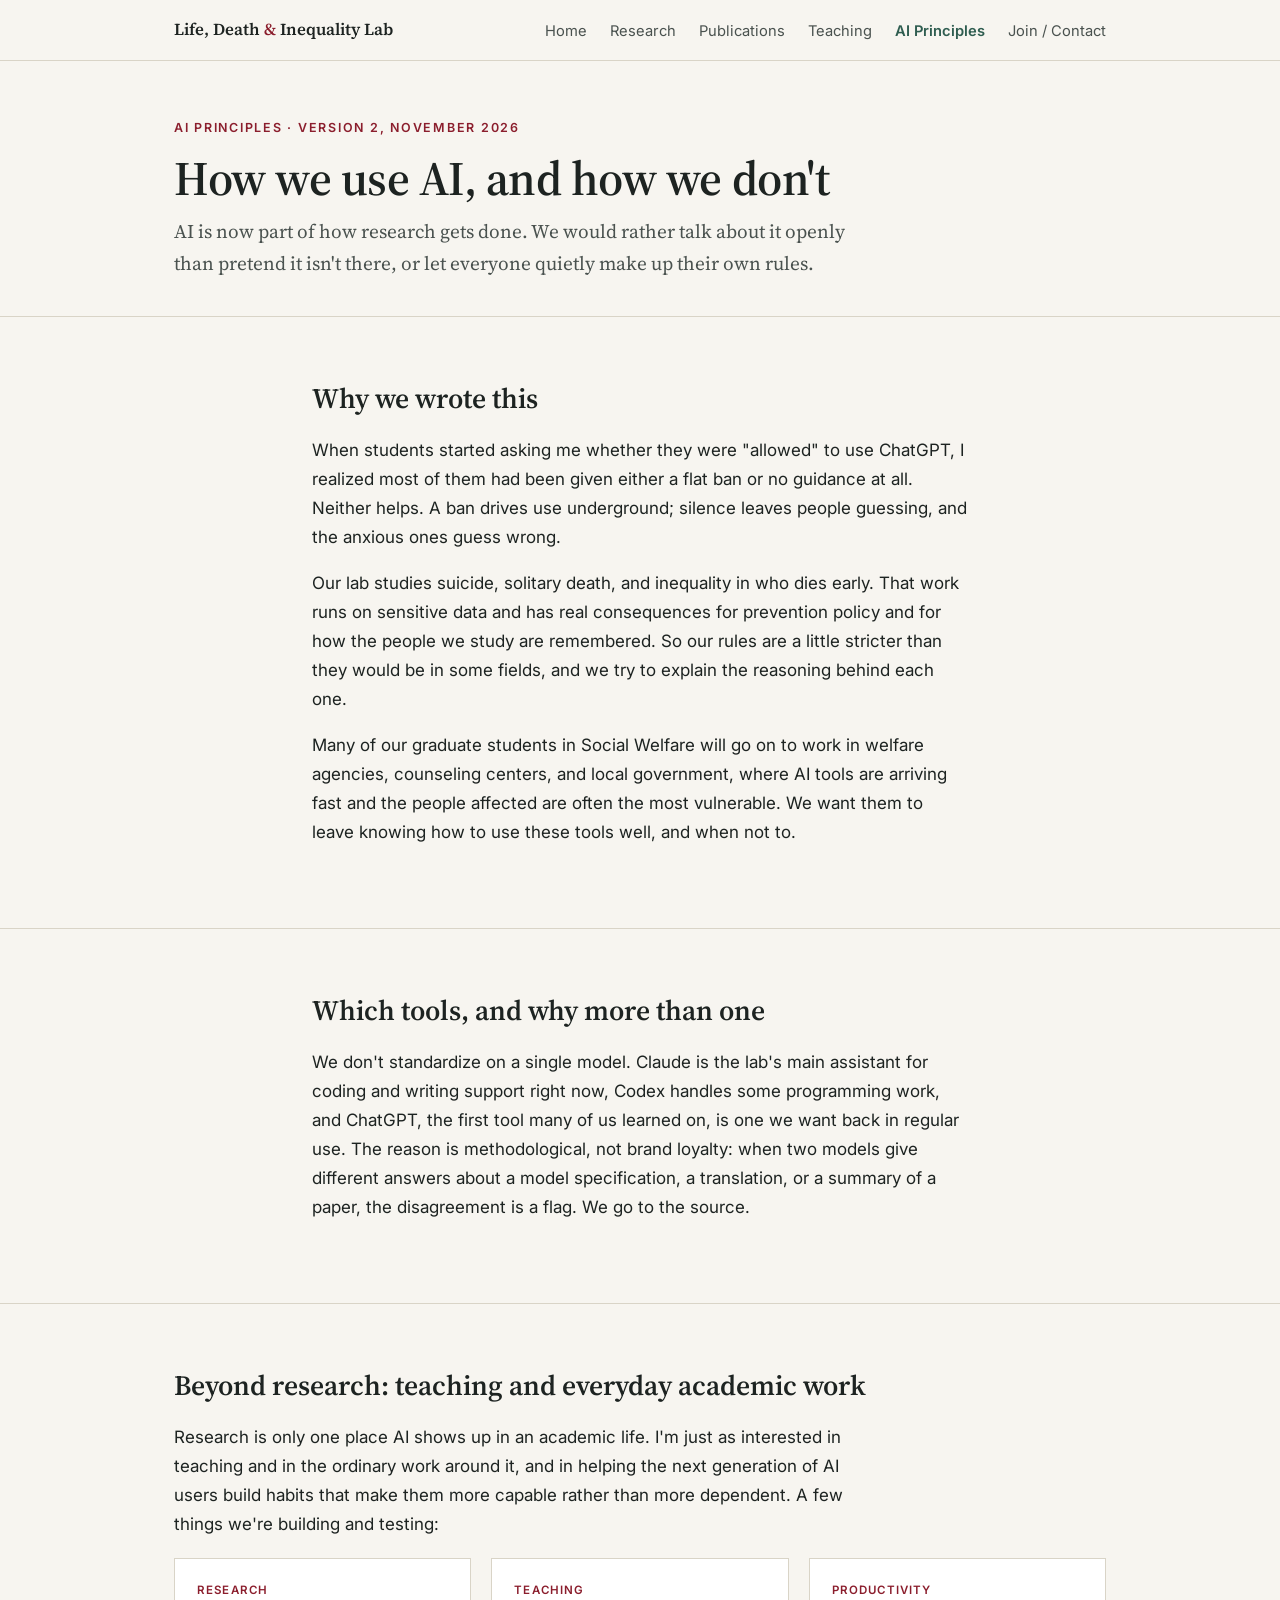
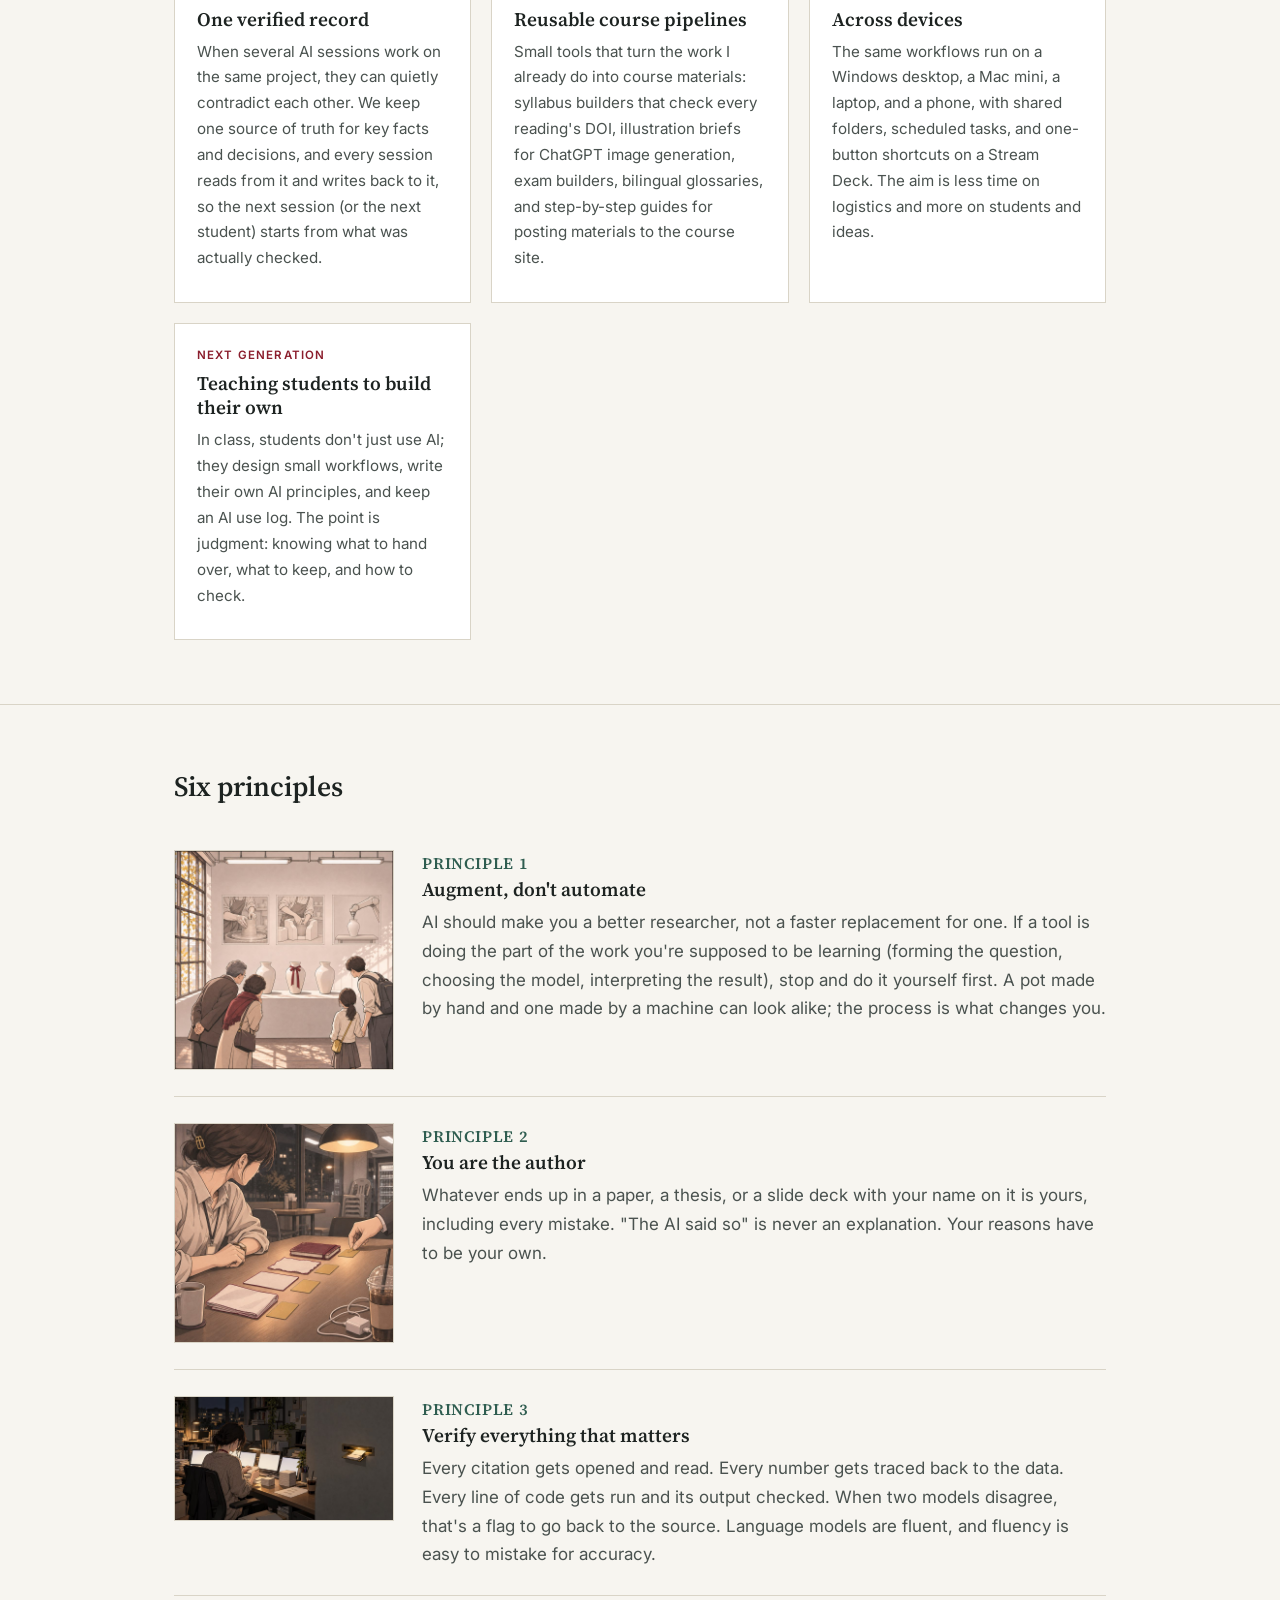
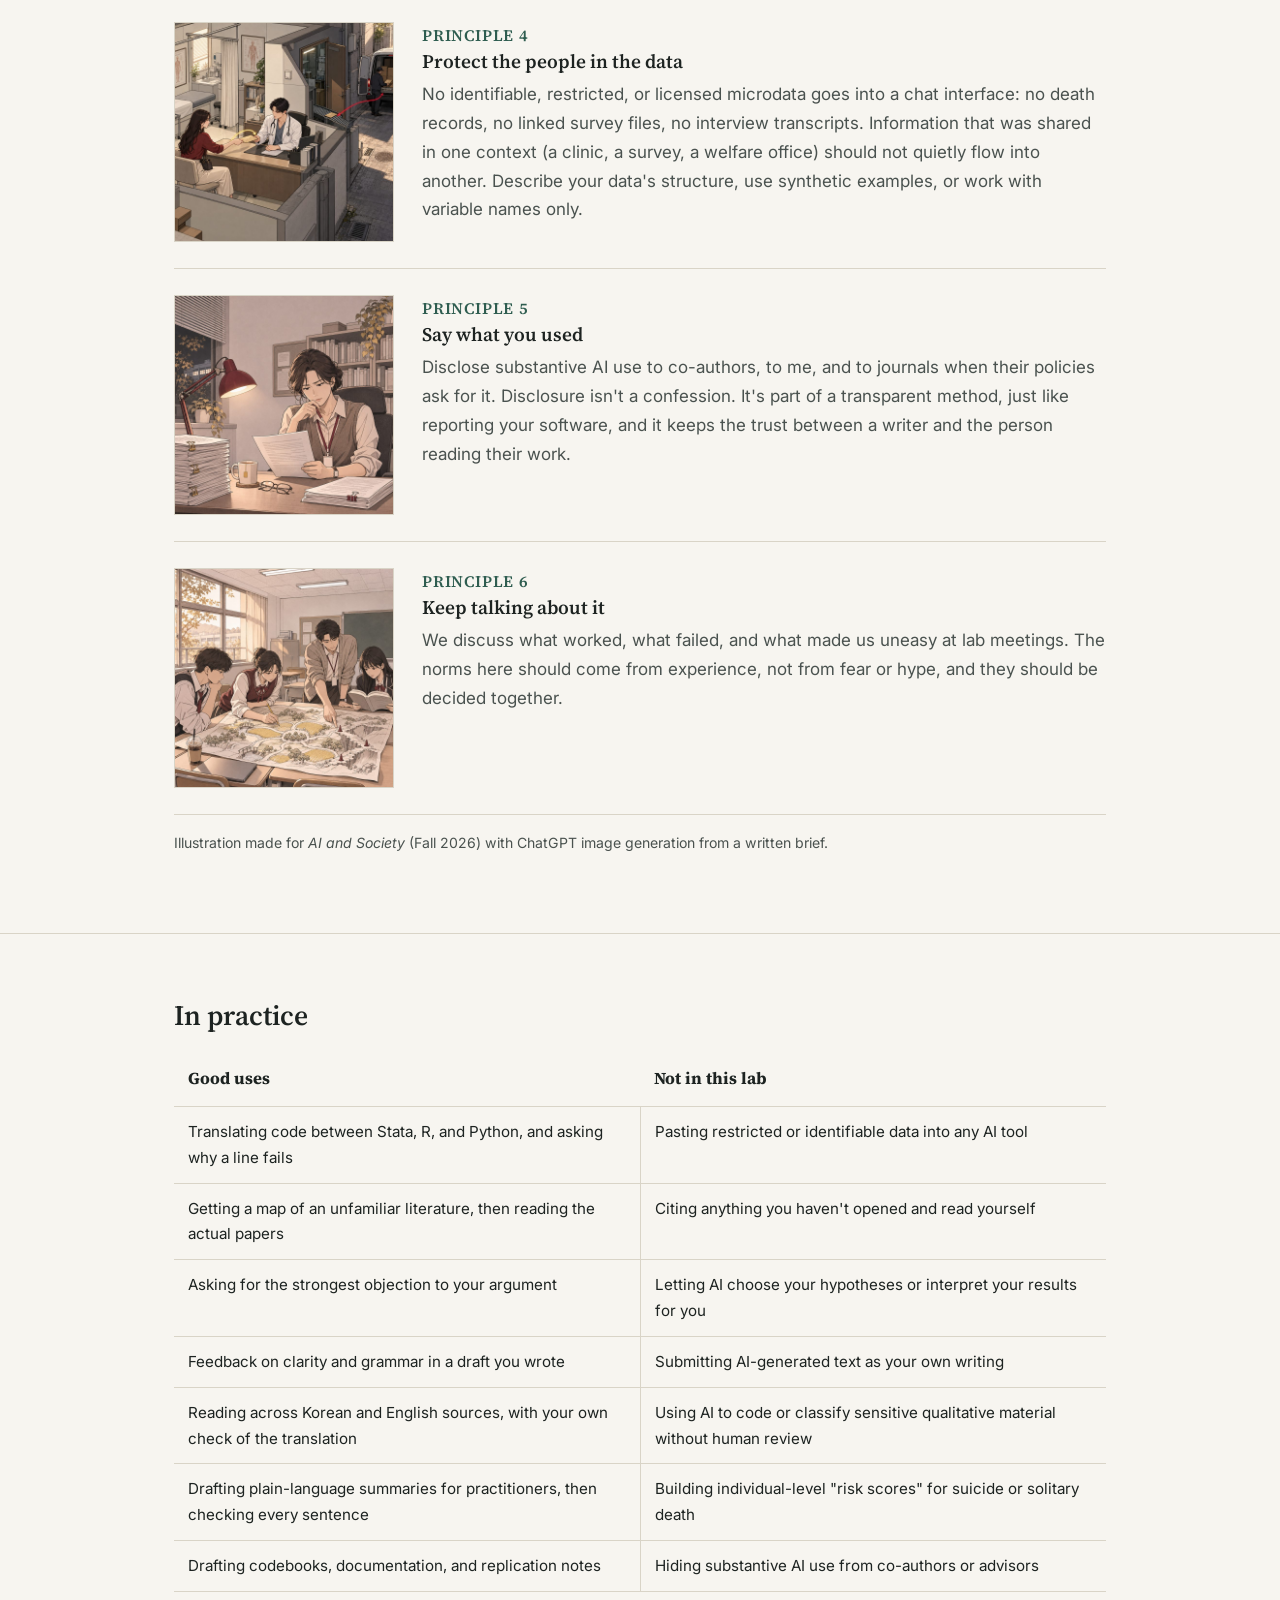
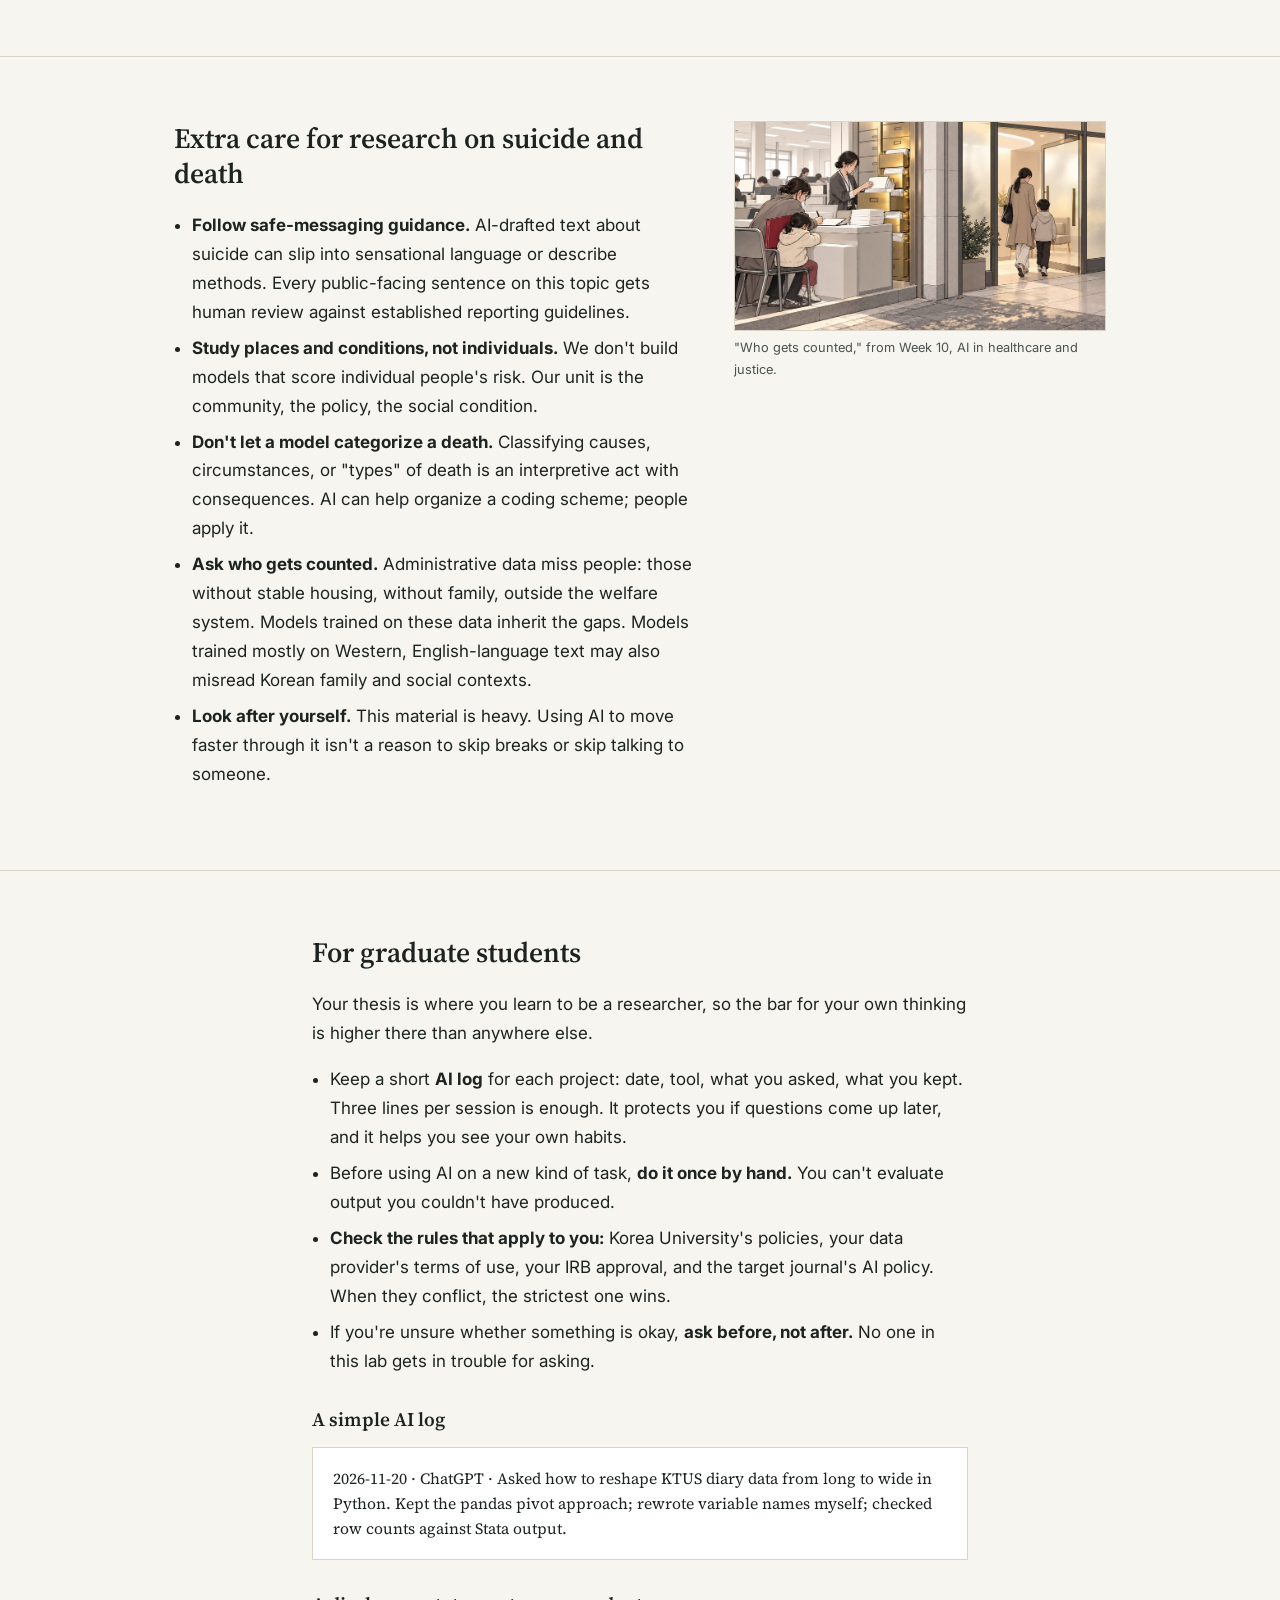
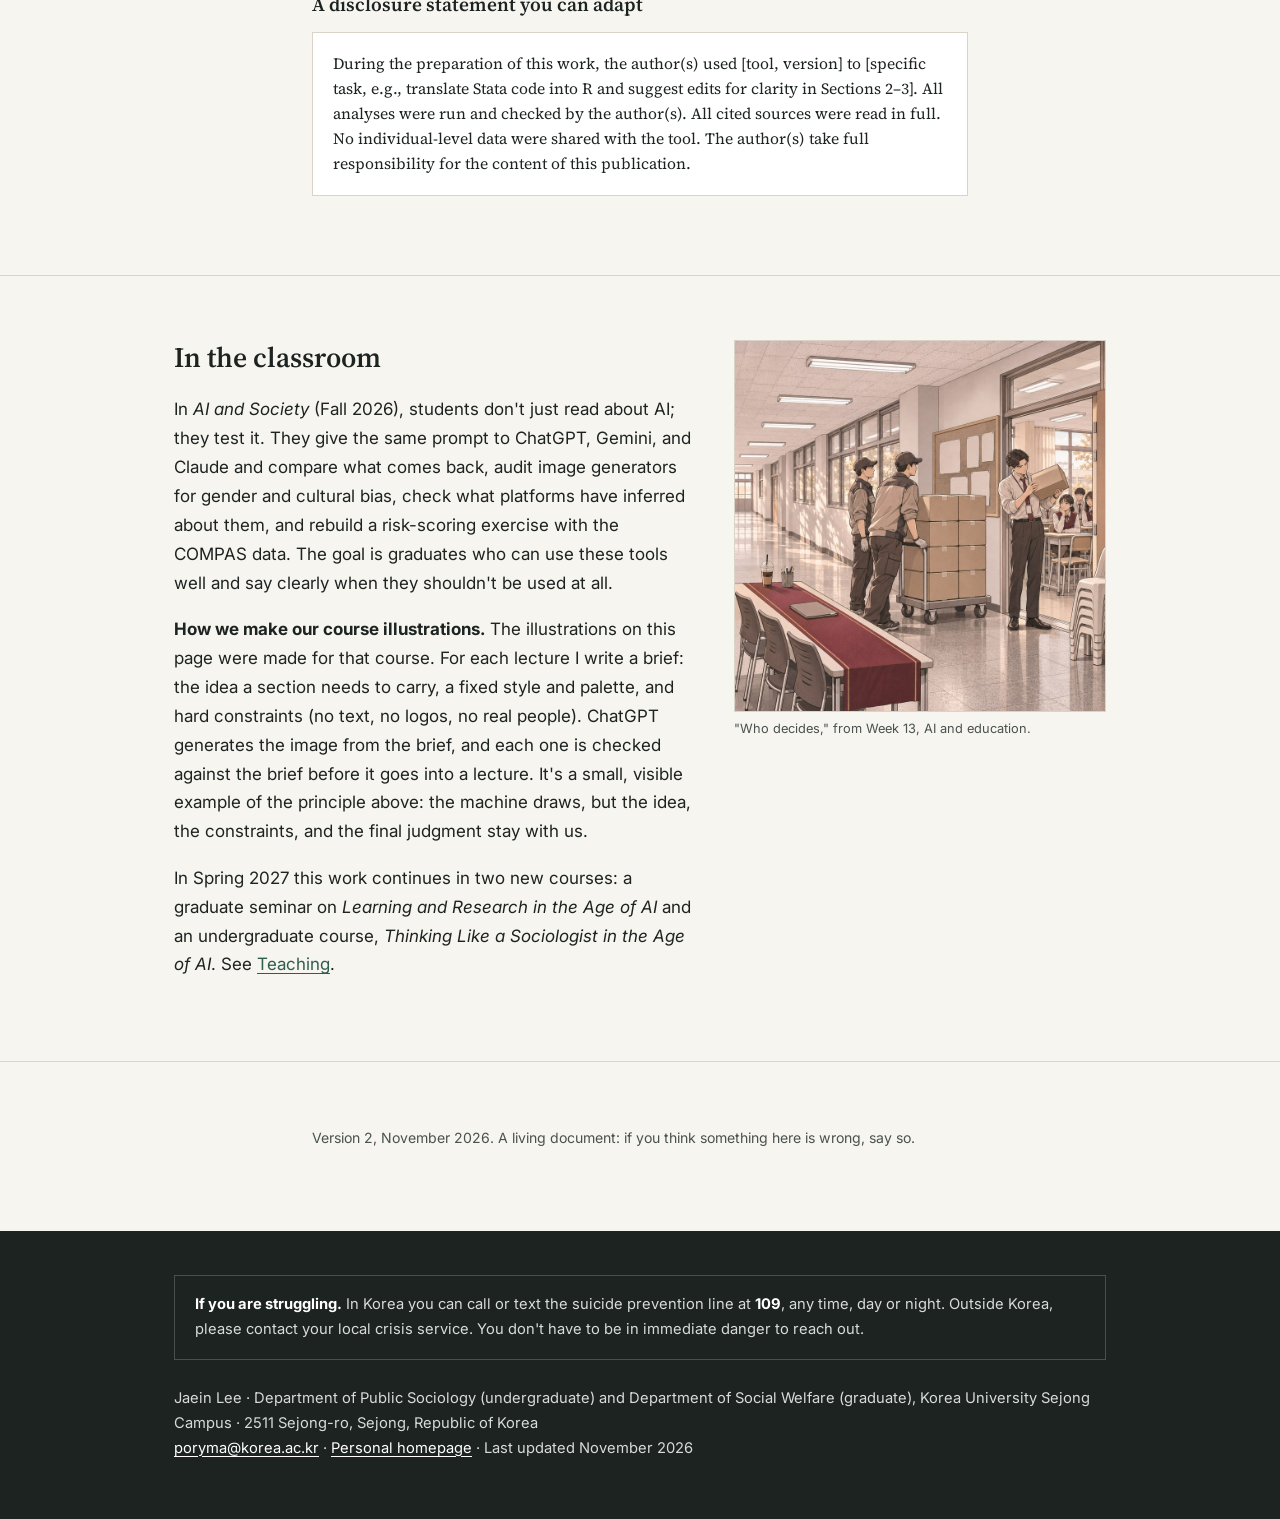
==== commit a32bf05d: "Add AI for teaching, productivity, and the next generation of users Co-Authored-By: Claude Opus 5.5 " ====
--- a/ai.html
+++ b/ai.html
@@ -42,6 +42,17 @@
   <section><div class="wrap prose">
     <h2>Which tools, and why more than one</h2>
     <p>We don't standardize on a single model. Claude is the lab's main assistant for coding and writing support right now, Codex handles some programming work, and ChatGPT, the first tool many of us learned on, is one we want back in regular use. The reason is methodological, not brand loyalty: when two models give different answers about a model specification, a translation, or a summary of a paper, the disagreement is a flag. We go to the source.</p>
+  </div></section>
+
+  <section><div class="wrap">
+    <h2>Beyond research: teaching and everyday academic work</h2>
+    <p class="prose" style="margin-top:0">Research is only one place AI shows up in an academic life. I'm just as interested in teaching and in the ordinary work around it, and in helping the next generation of AI users build habits that make them more capable rather than more dependent. A few things we're building and testing:</p>
+    <div class="cards" style="margin-top:1.2rem">
+      <div class="card"><div class="label">Research</div><h3>One verified record</h3><p>When several AI sessions work on the same project, they can quietly contradict each other. We keep one source of truth for key facts and decisions, and every session reads from it and writes back to it, so the next session (or the next student) starts from what was actually checked.</p></div>
+      <div class="card"><div class="label">Teaching</div><h3>Reusable course pipelines</h3><p>Small tools that turn the work I already do into course materials: syllabus builders that check every reading's DOI, illustration briefs for ChatGPT image generation, exam builders, bilingual glossaries, and step-by-step guides for posting materials to the course site.</p></div>
+      <div class="card"><div class="label">Productivity</div><h3>Across devices</h3><p>The same workflows run on a Windows desktop, a Mac mini, a laptop, and a phone, with shared folders, scheduled tasks, and one-button shortcuts on a Stream Deck. The aim is less time on logistics and more on students and ideas.</p></div>
+      <div class="card"><div class="label">Next generation</div><h3>Teaching students to build their own</h3><p>In class, students don't just use AI; they design small workflows, write their own AI principles, and keep an AI use log. The point is judgment: knowing what to hand over, what to keep, and how to check.</p></div>
+    </div>
   </div></section>
 
   <section><div class="wrap">
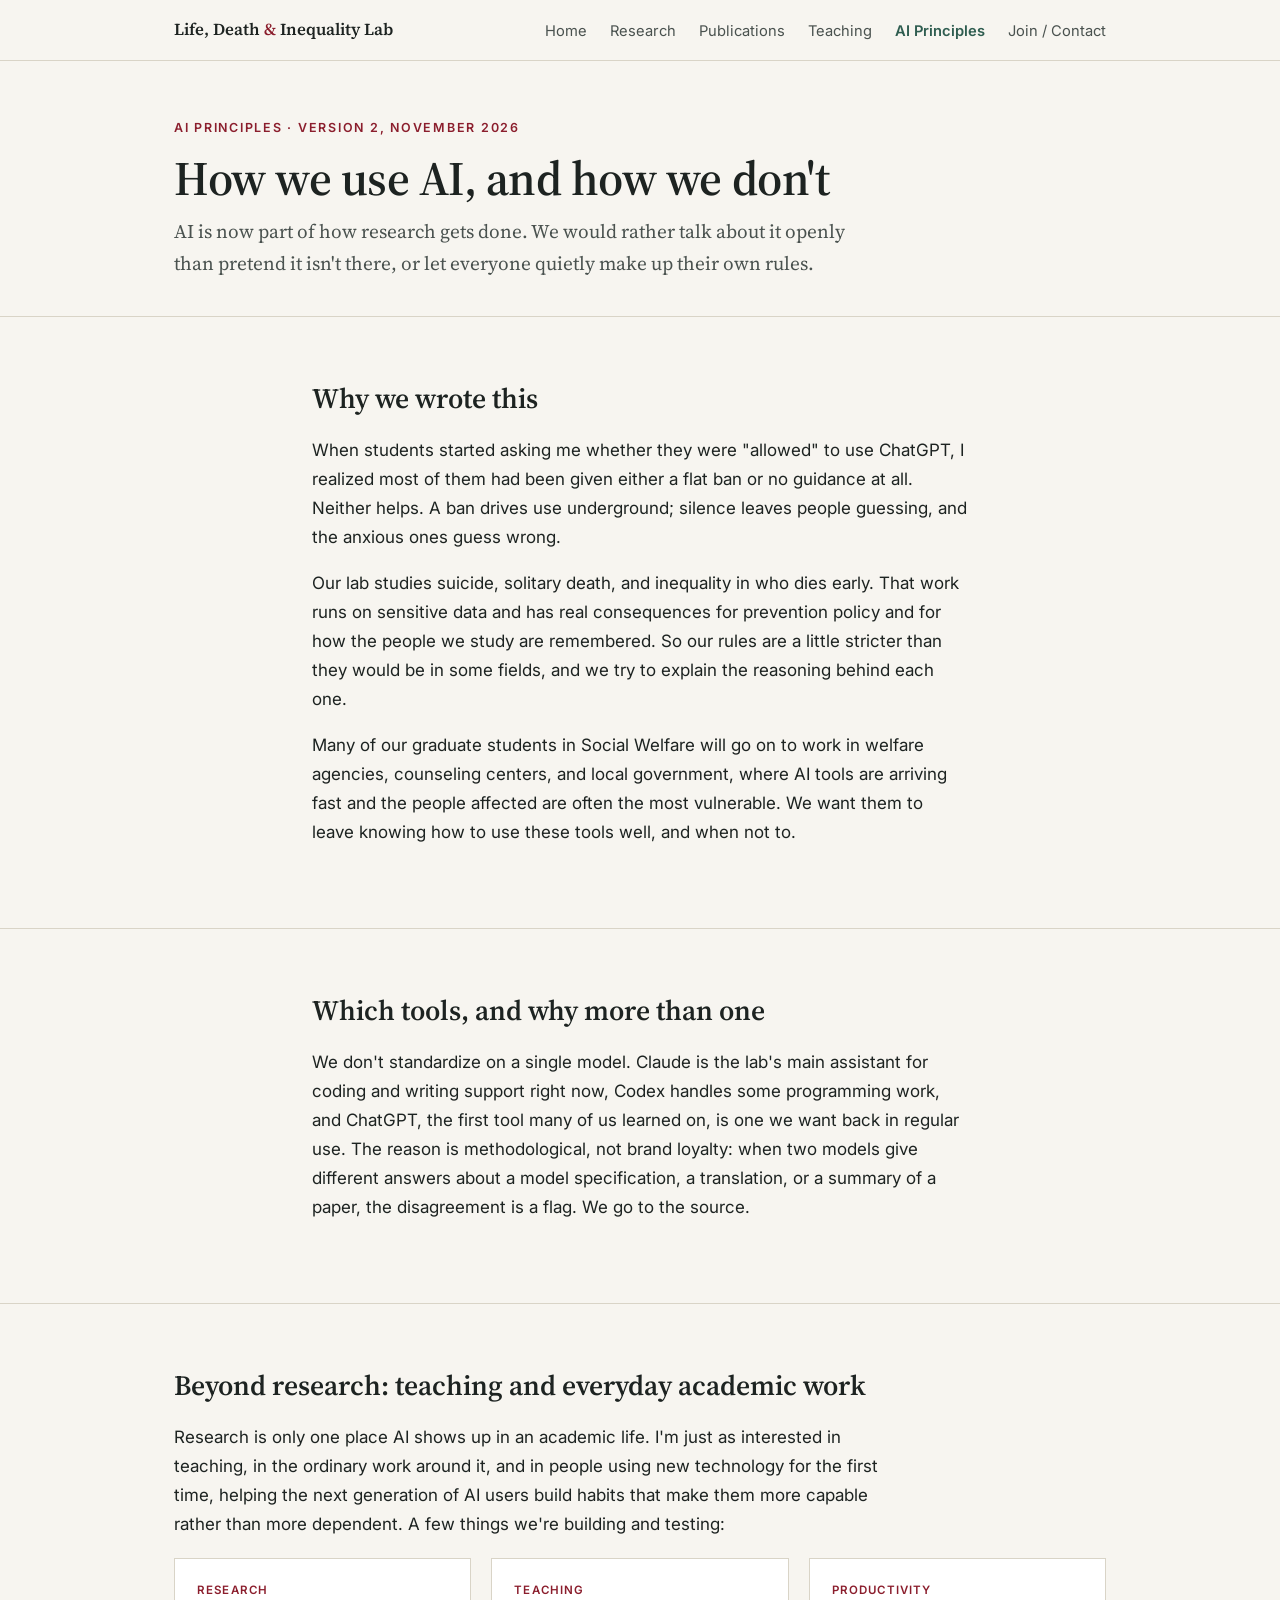
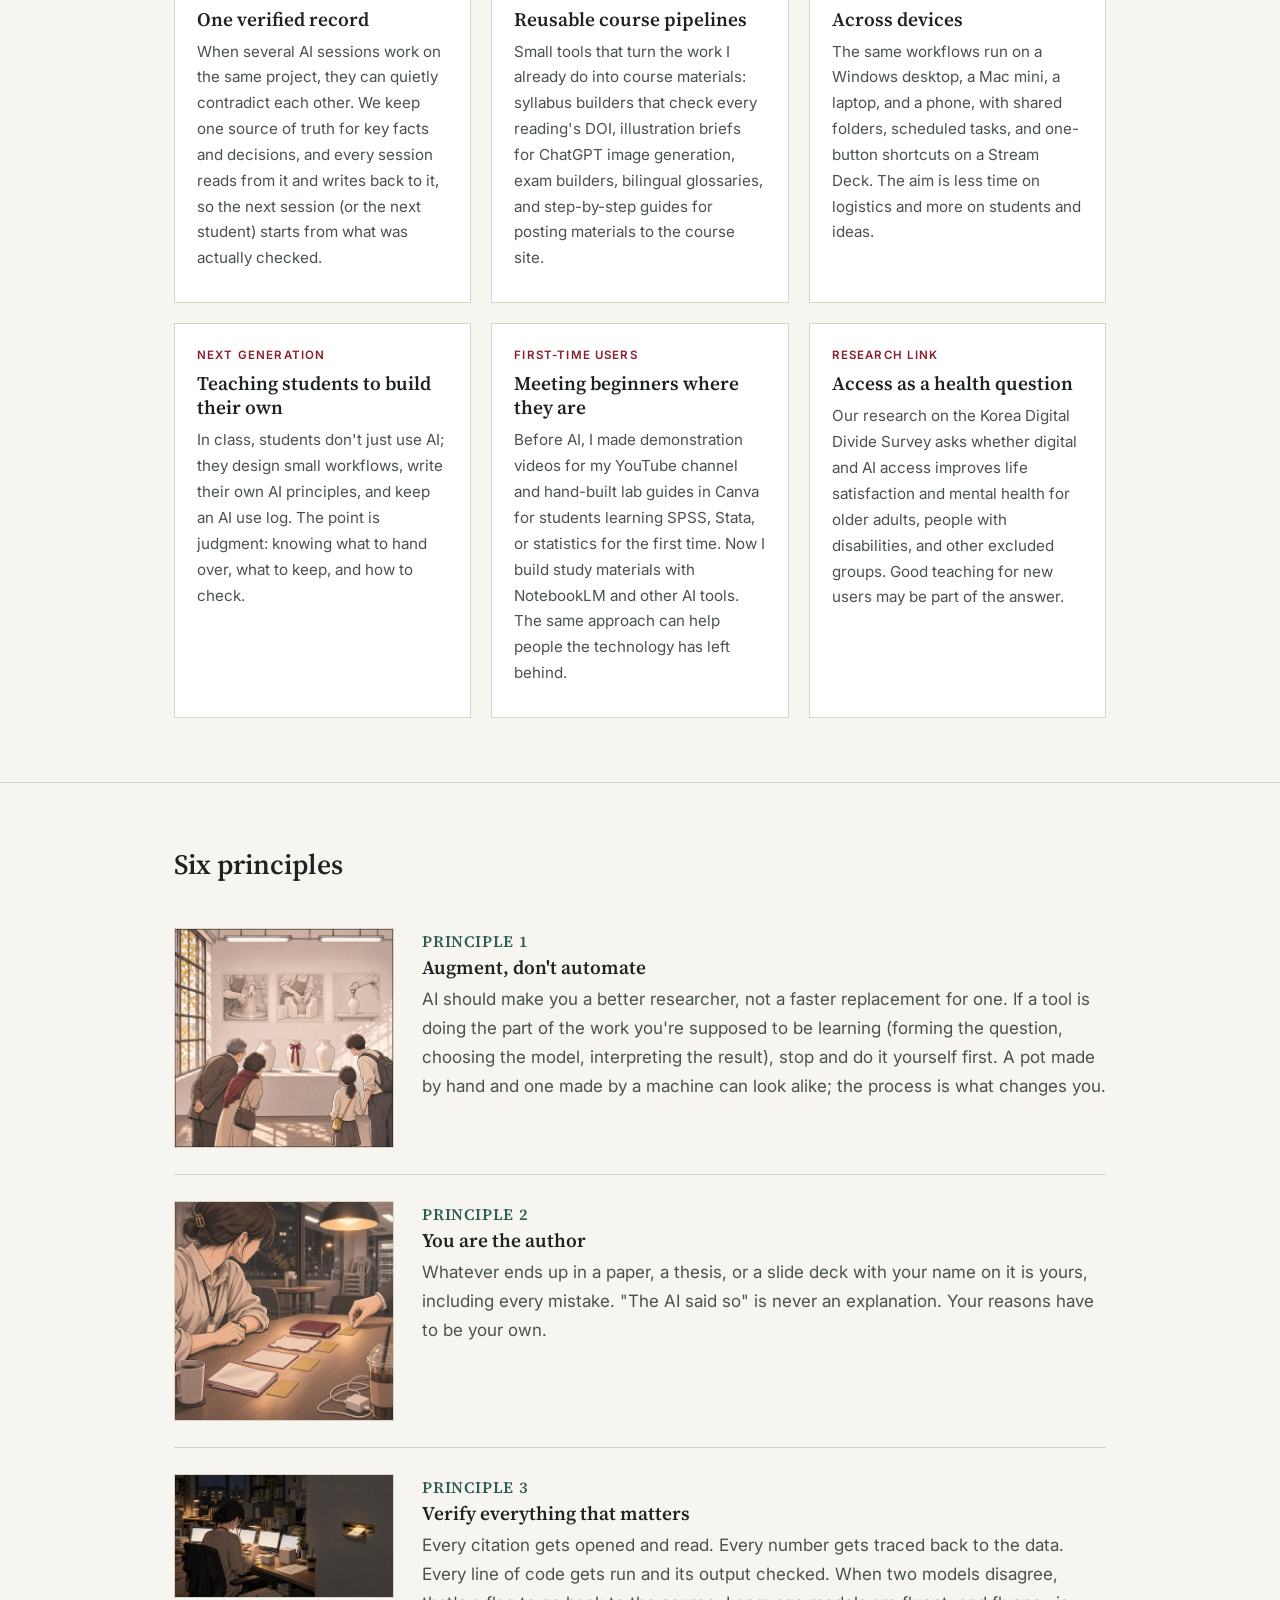
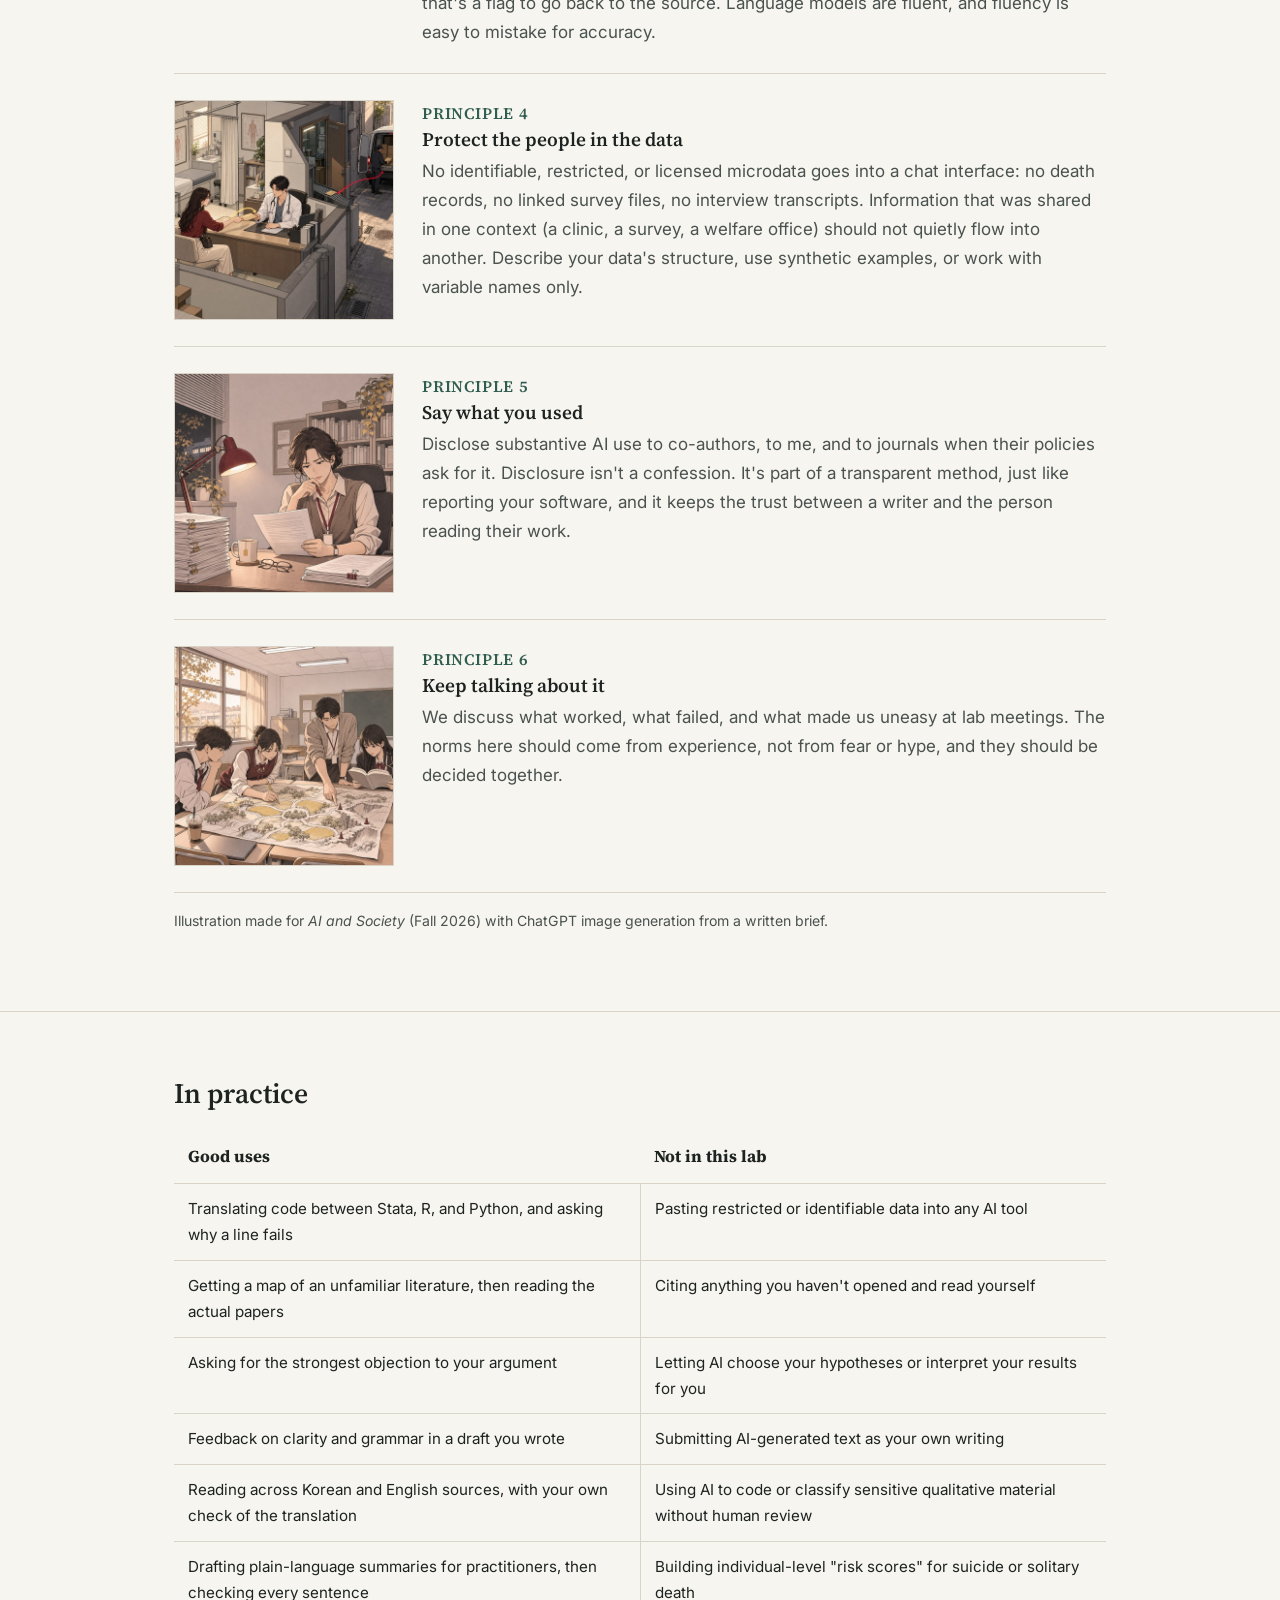
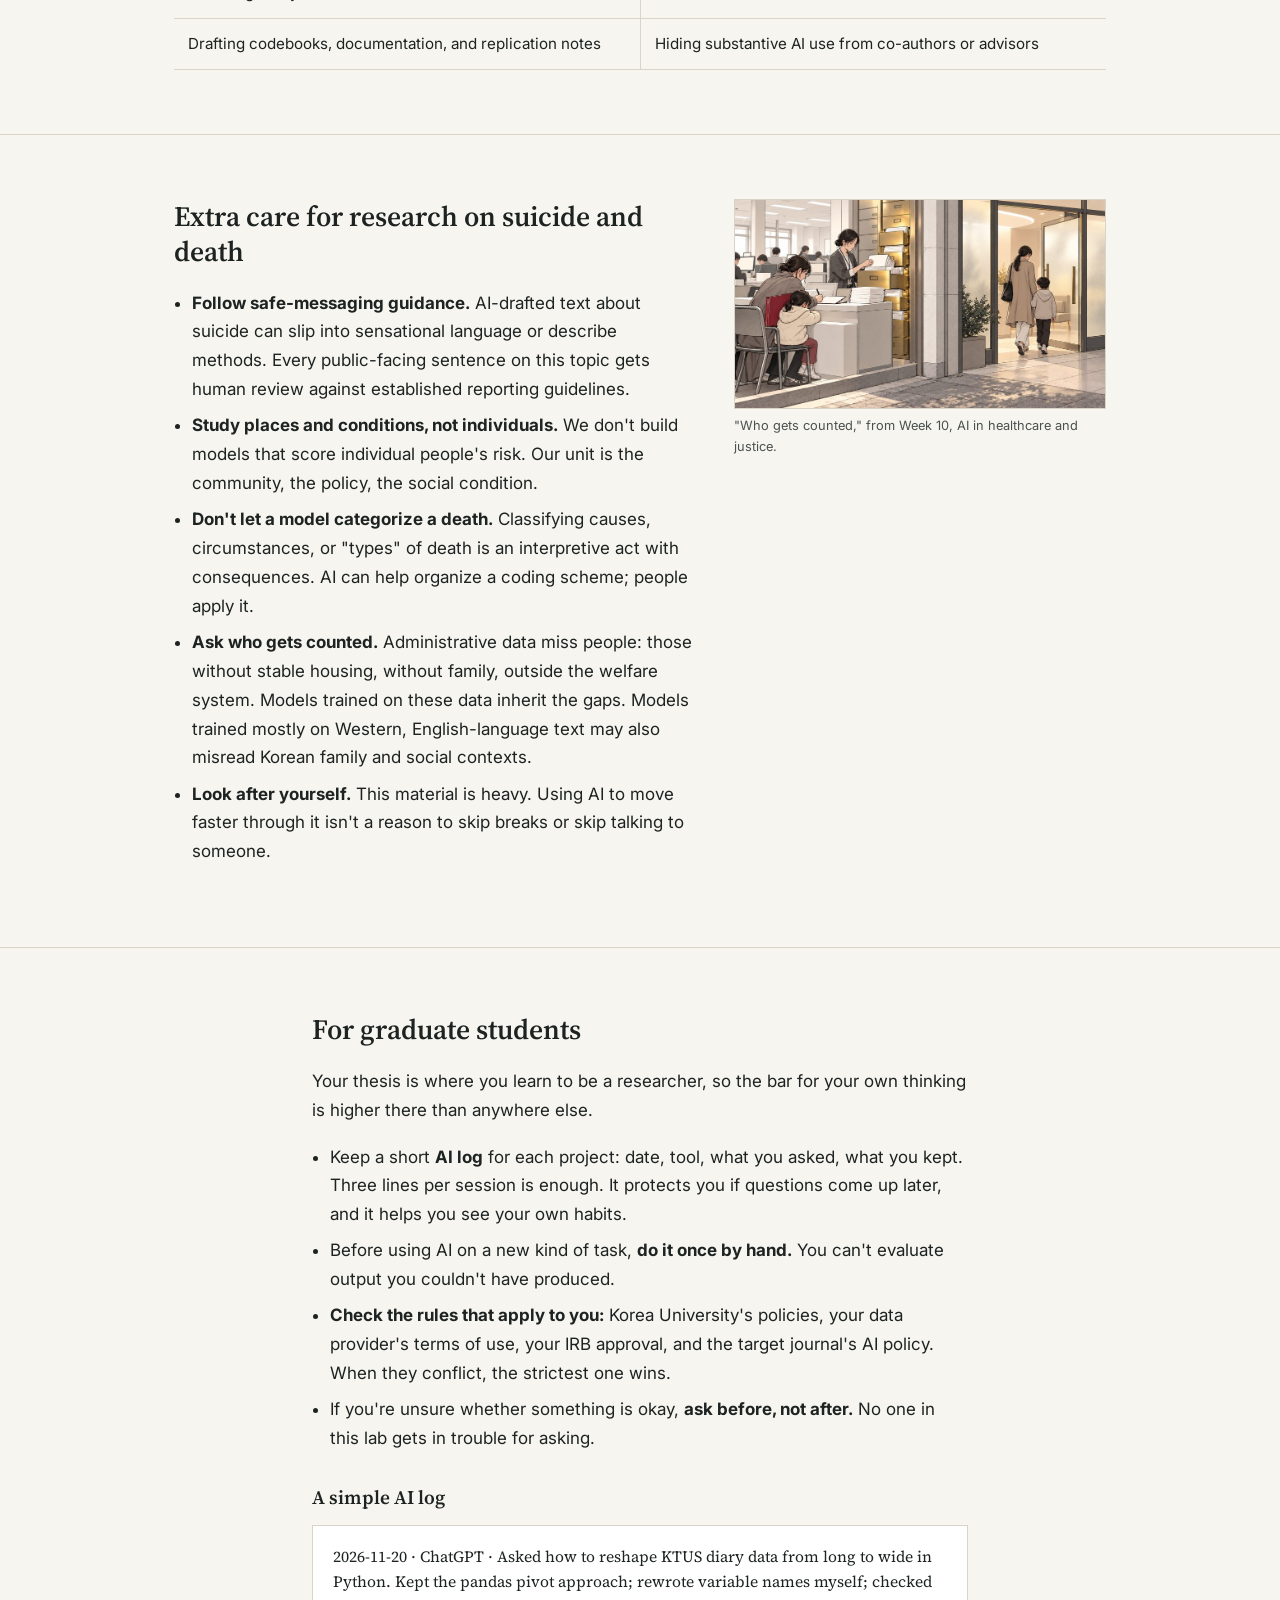
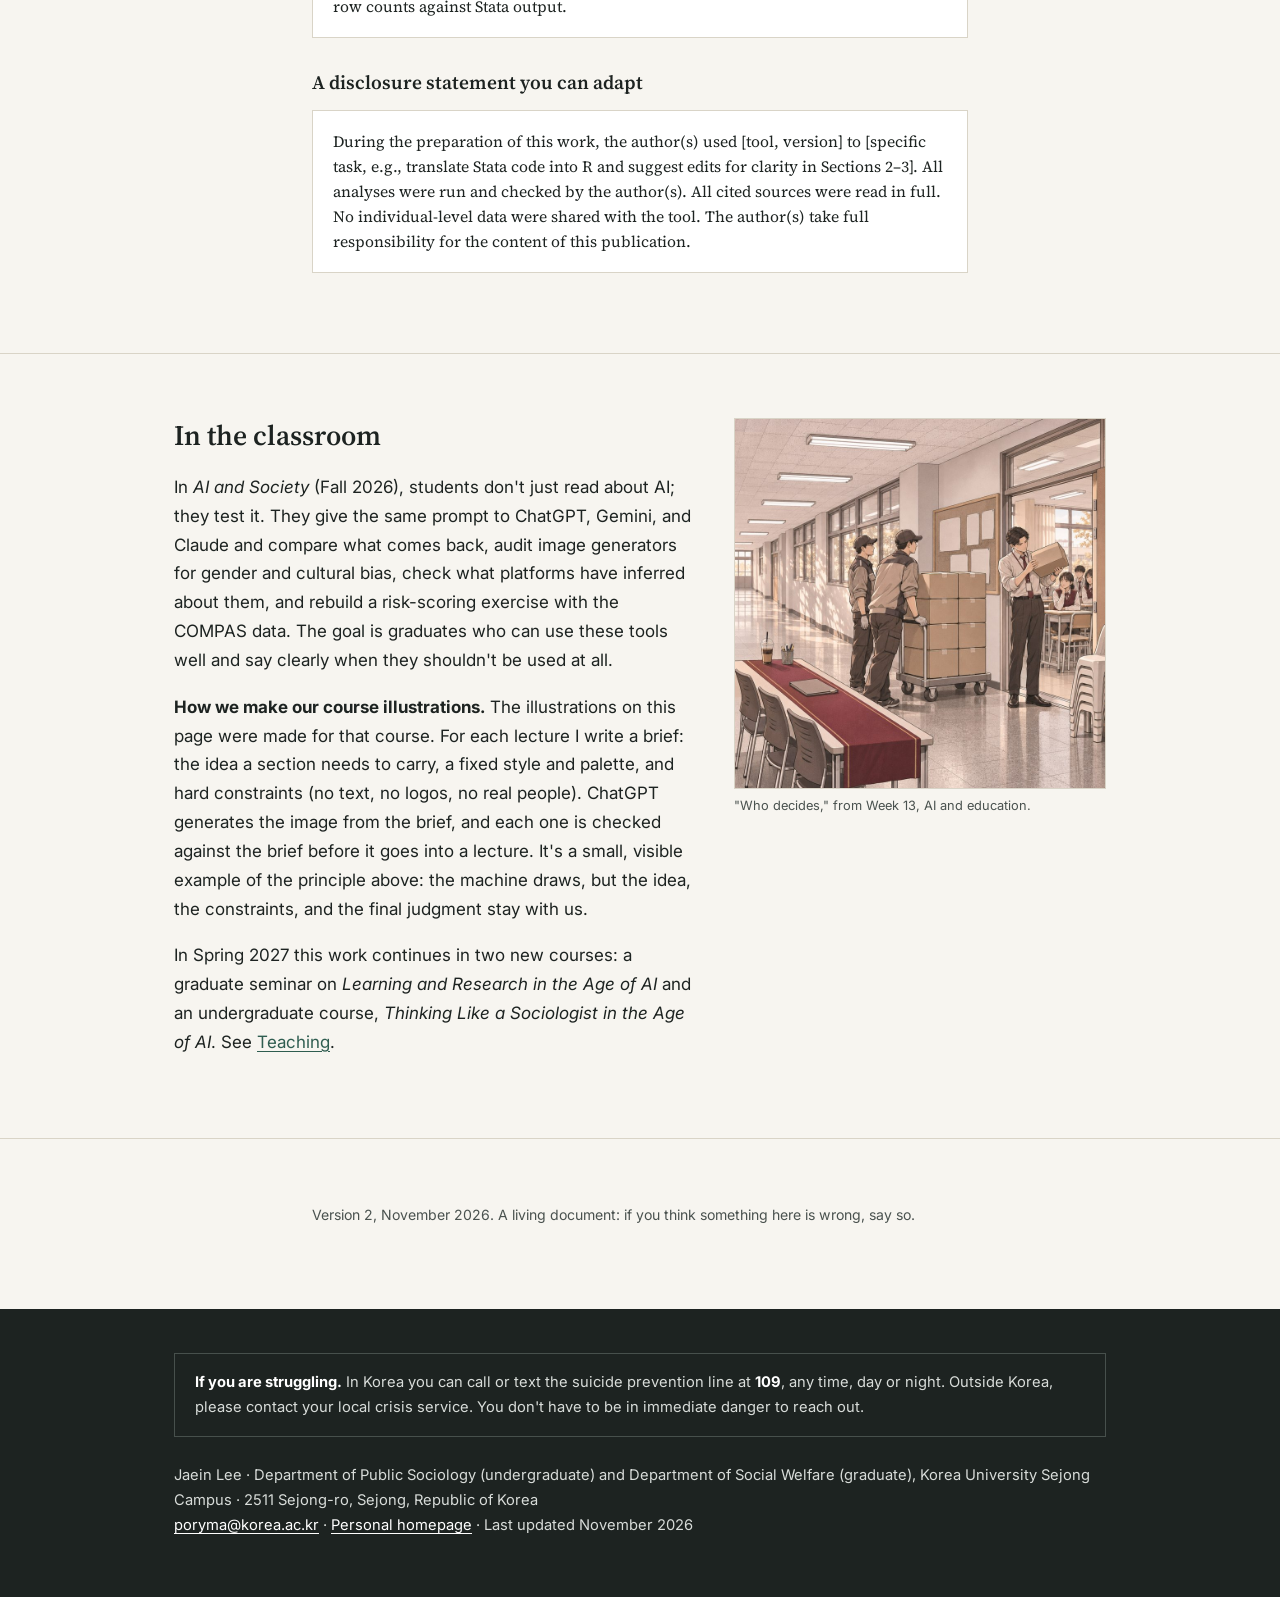
==== commit 7c3e630f: "Add teaching first-time users, digital access and well-being research line Co-Authored-By: Claude Op" ====
--- a/ai.html
+++ b/ai.html
@@ -46,12 +46,14 @@
 
   <section><div class="wrap">
     <h2>Beyond research: teaching and everyday academic work</h2>
-    <p class="prose" style="margin-top:0">Research is only one place AI shows up in an academic life. I'm just as interested in teaching and in the ordinary work around it, and in helping the next generation of AI users build habits that make them more capable rather than more dependent. A few things we're building and testing:</p>
+    <p class="prose" style="margin-top:0">Research is only one place AI shows up in an academic life. I'm just as interested in teaching, in the ordinary work around it, and in people using new technology for the first time, helping the next generation of AI users build habits that make them more capable rather than more dependent. A few things we're building and testing:</p>
     <div class="cards" style="margin-top:1.2rem">
       <div class="card"><div class="label">Research</div><h3>One verified record</h3><p>When several AI sessions work on the same project, they can quietly contradict each other. We keep one source of truth for key facts and decisions, and every session reads from it and writes back to it, so the next session (or the next student) starts from what was actually checked.</p></div>
       <div class="card"><div class="label">Teaching</div><h3>Reusable course pipelines</h3><p>Small tools that turn the work I already do into course materials: syllabus builders that check every reading's DOI, illustration briefs for ChatGPT image generation, exam builders, bilingual glossaries, and step-by-step guides for posting materials to the course site.</p></div>
       <div class="card"><div class="label">Productivity</div><h3>Across devices</h3><p>The same workflows run on a Windows desktop, a Mac mini, a laptop, and a phone, with shared folders, scheduled tasks, and one-button shortcuts on a Stream Deck. The aim is less time on logistics and more on students and ideas.</p></div>
       <div class="card"><div class="label">Next generation</div><h3>Teaching students to build their own</h3><p>In class, students don't just use AI; they design small workflows, write their own AI principles, and keep an AI use log. The point is judgment: knowing what to hand over, what to keep, and how to check.</p></div>
+      <div class="card"><div class="label">First-time users</div><h3>Meeting beginners where they are</h3><p>Before AI, I made demonstration videos for my YouTube channel and hand-built lab guides in Canva for students learning SPSS, Stata, or statistics for the first time. Now I build study materials with NotebookLM and other AI tools. The same approach can help people the technology has left behind.</p></div>
+      <div class="card"><div class="label">Research link</div><h3>Access as a health question</h3><p>Our research on the Korea Digital Divide Survey asks whether digital and AI access improves life satisfaction and mental health for older adults, people with disabilities, and other excluded groups. Good teaching for new users may be part of the answer.</p></div>
     </div>
   </div></section>
 
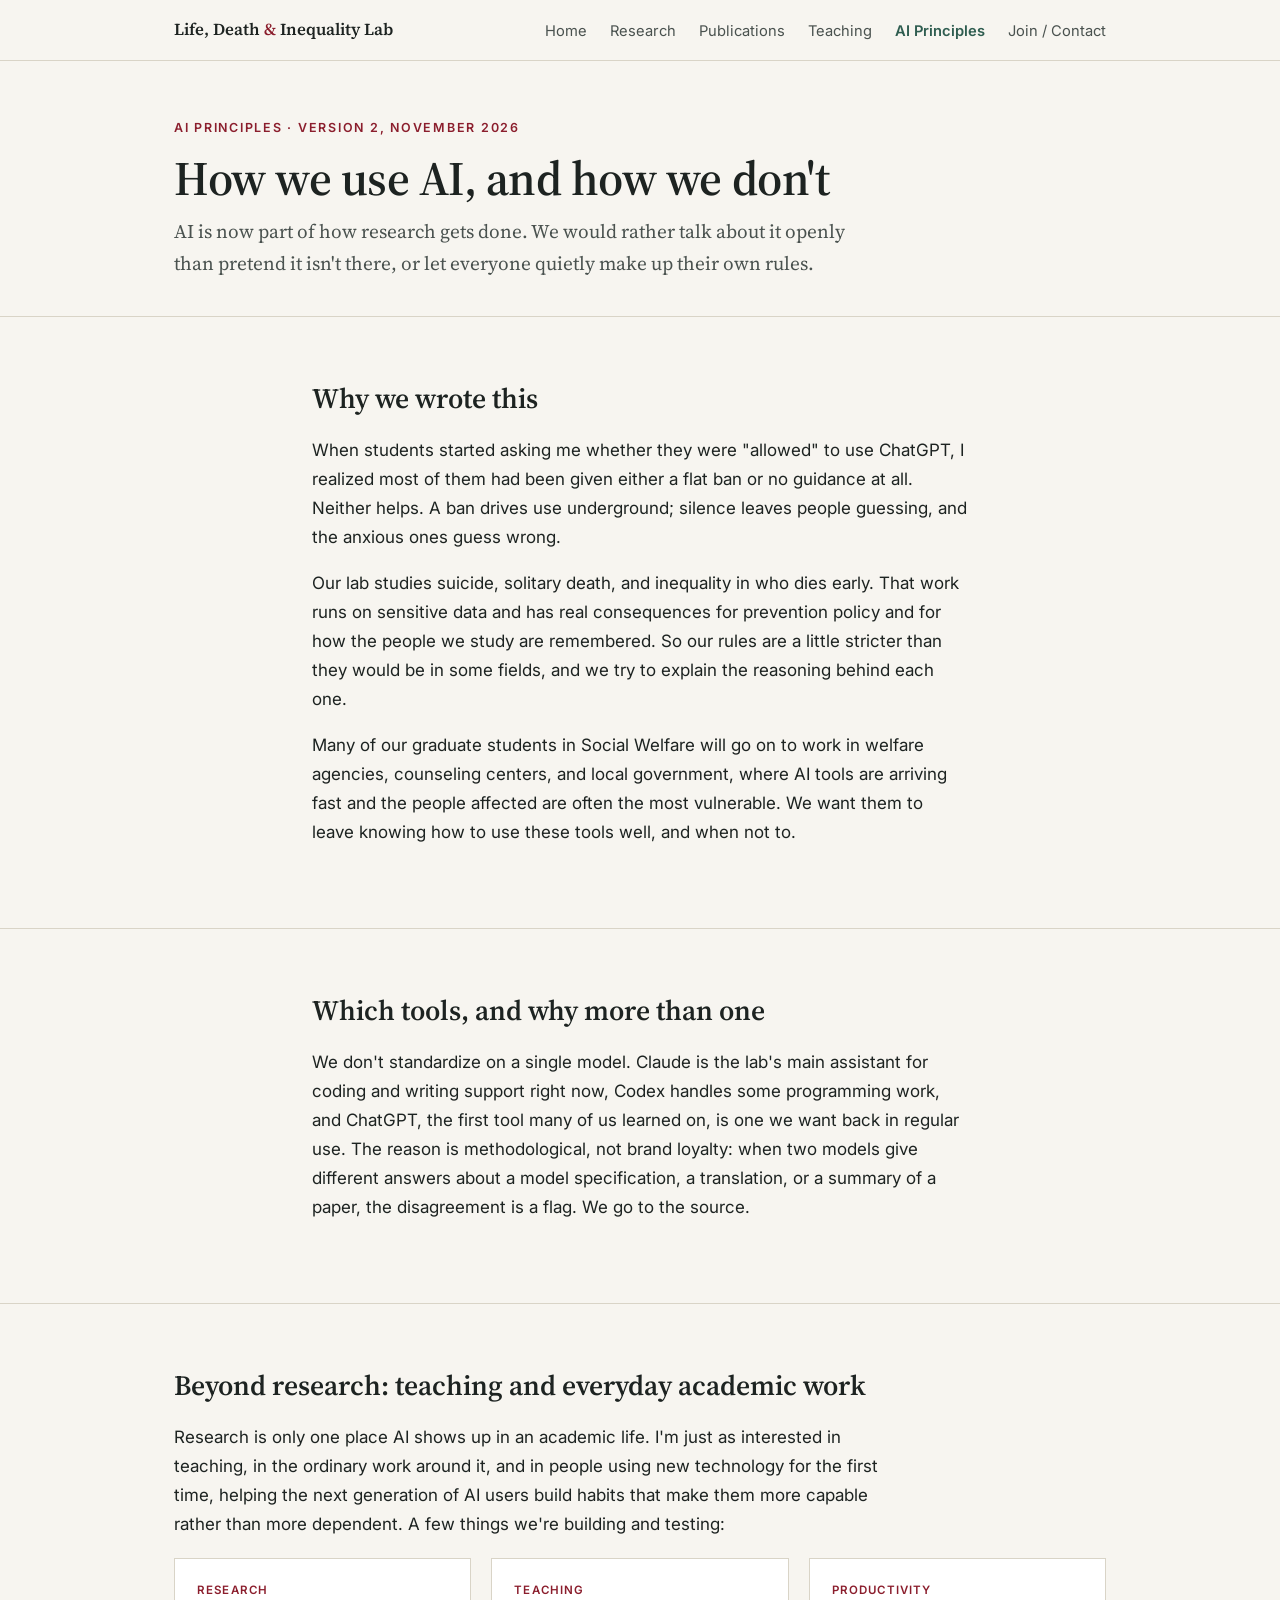
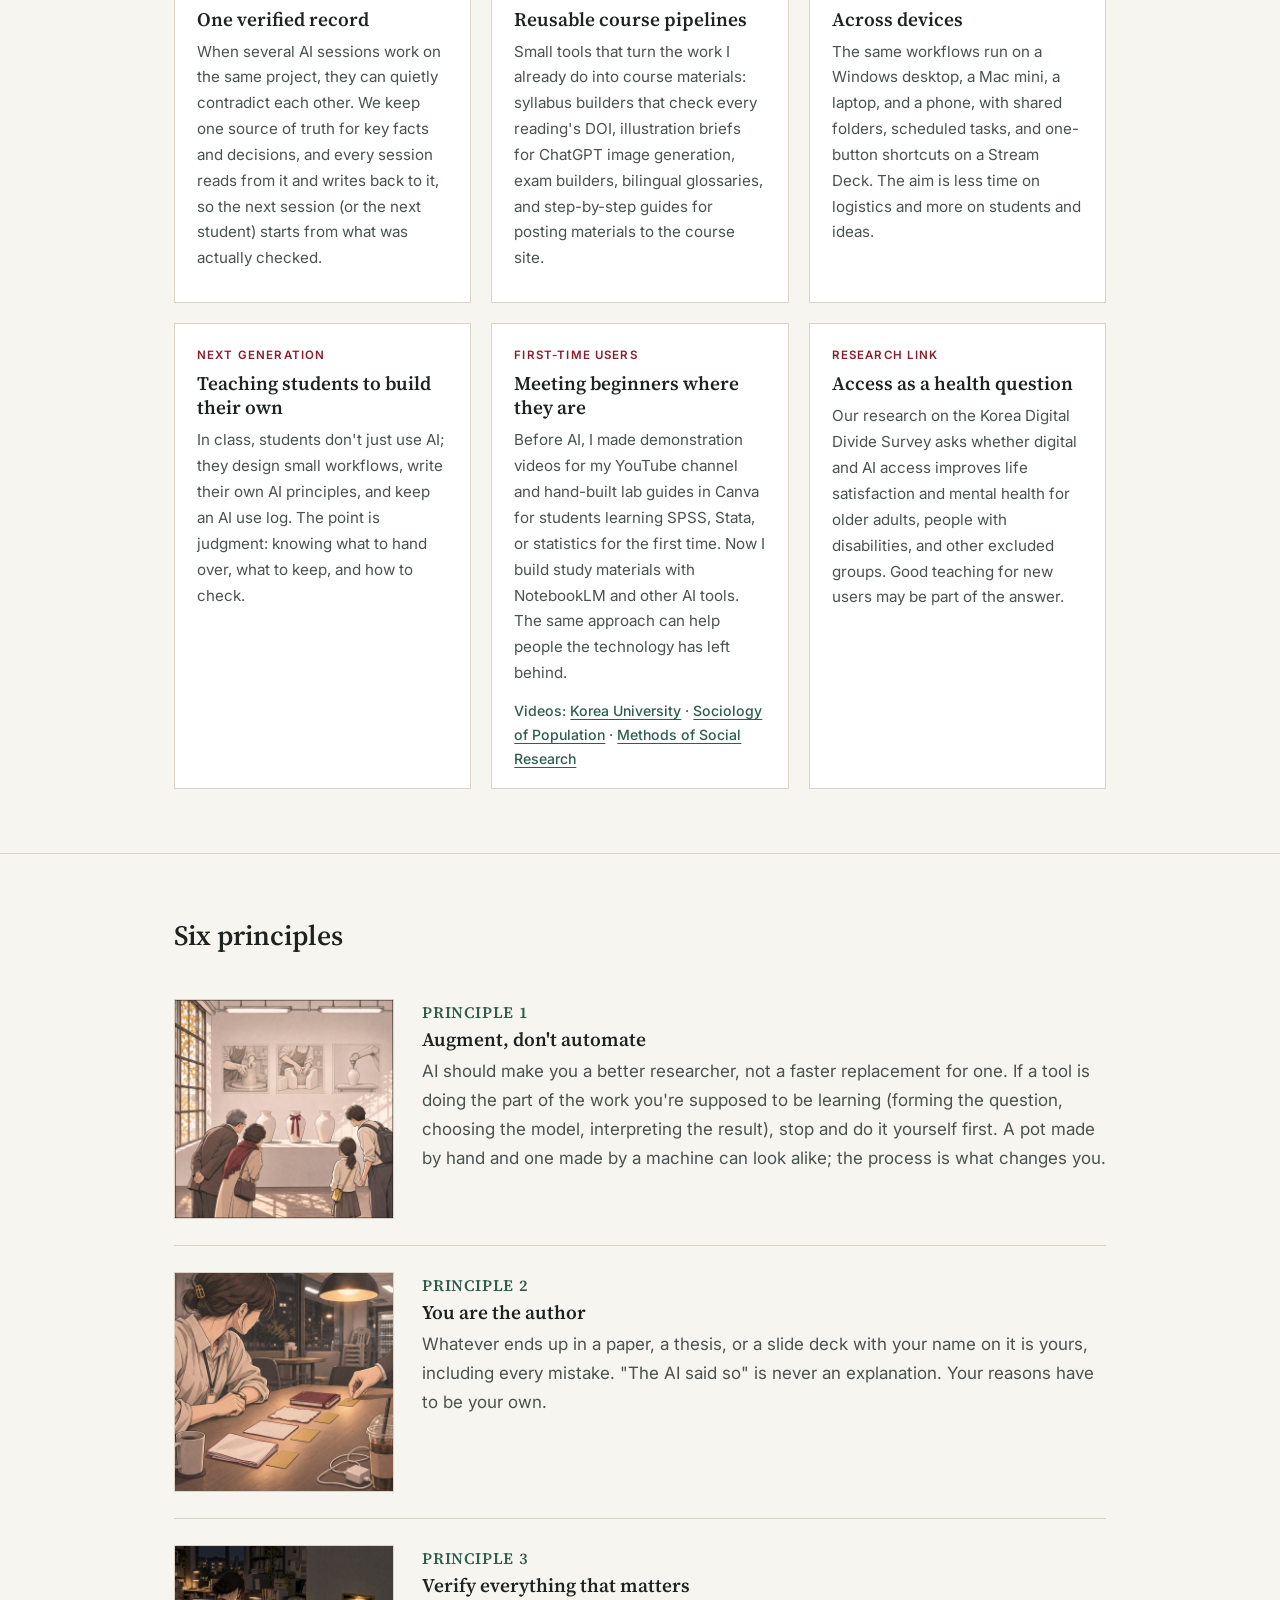
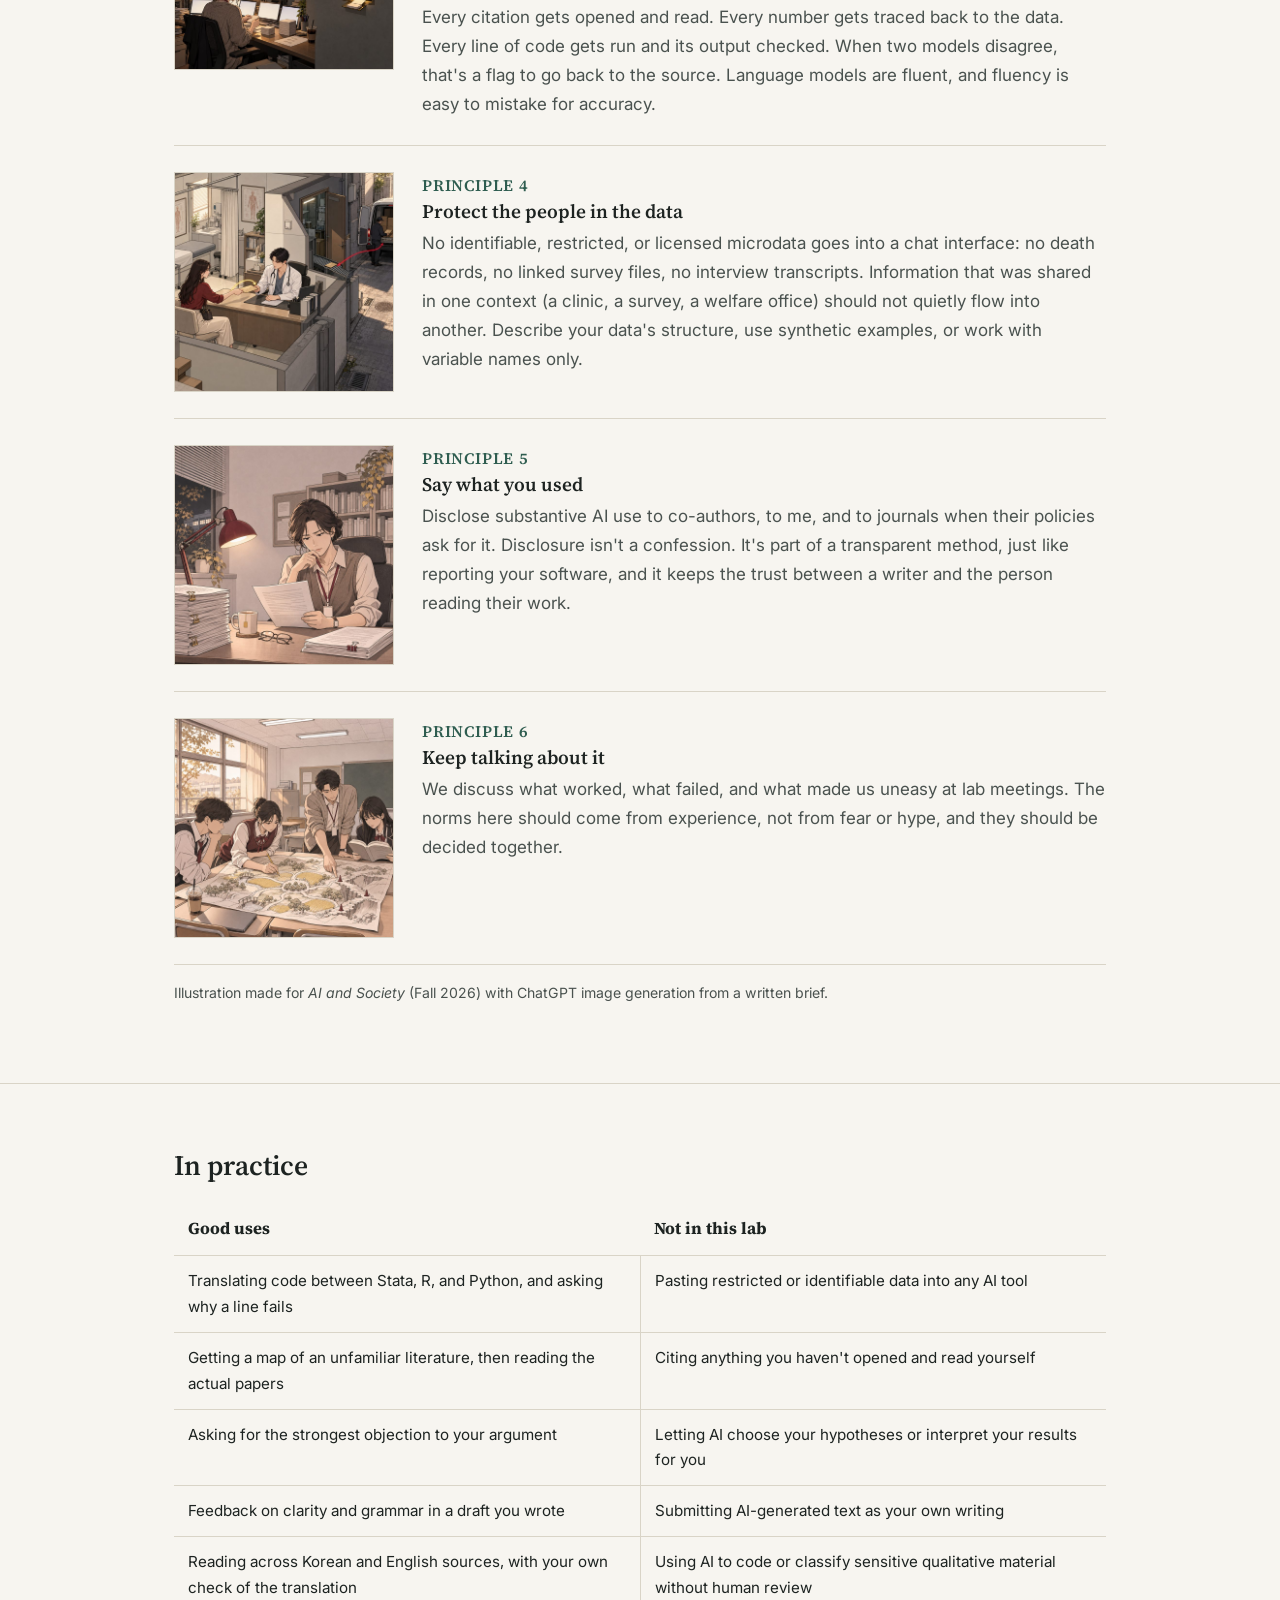
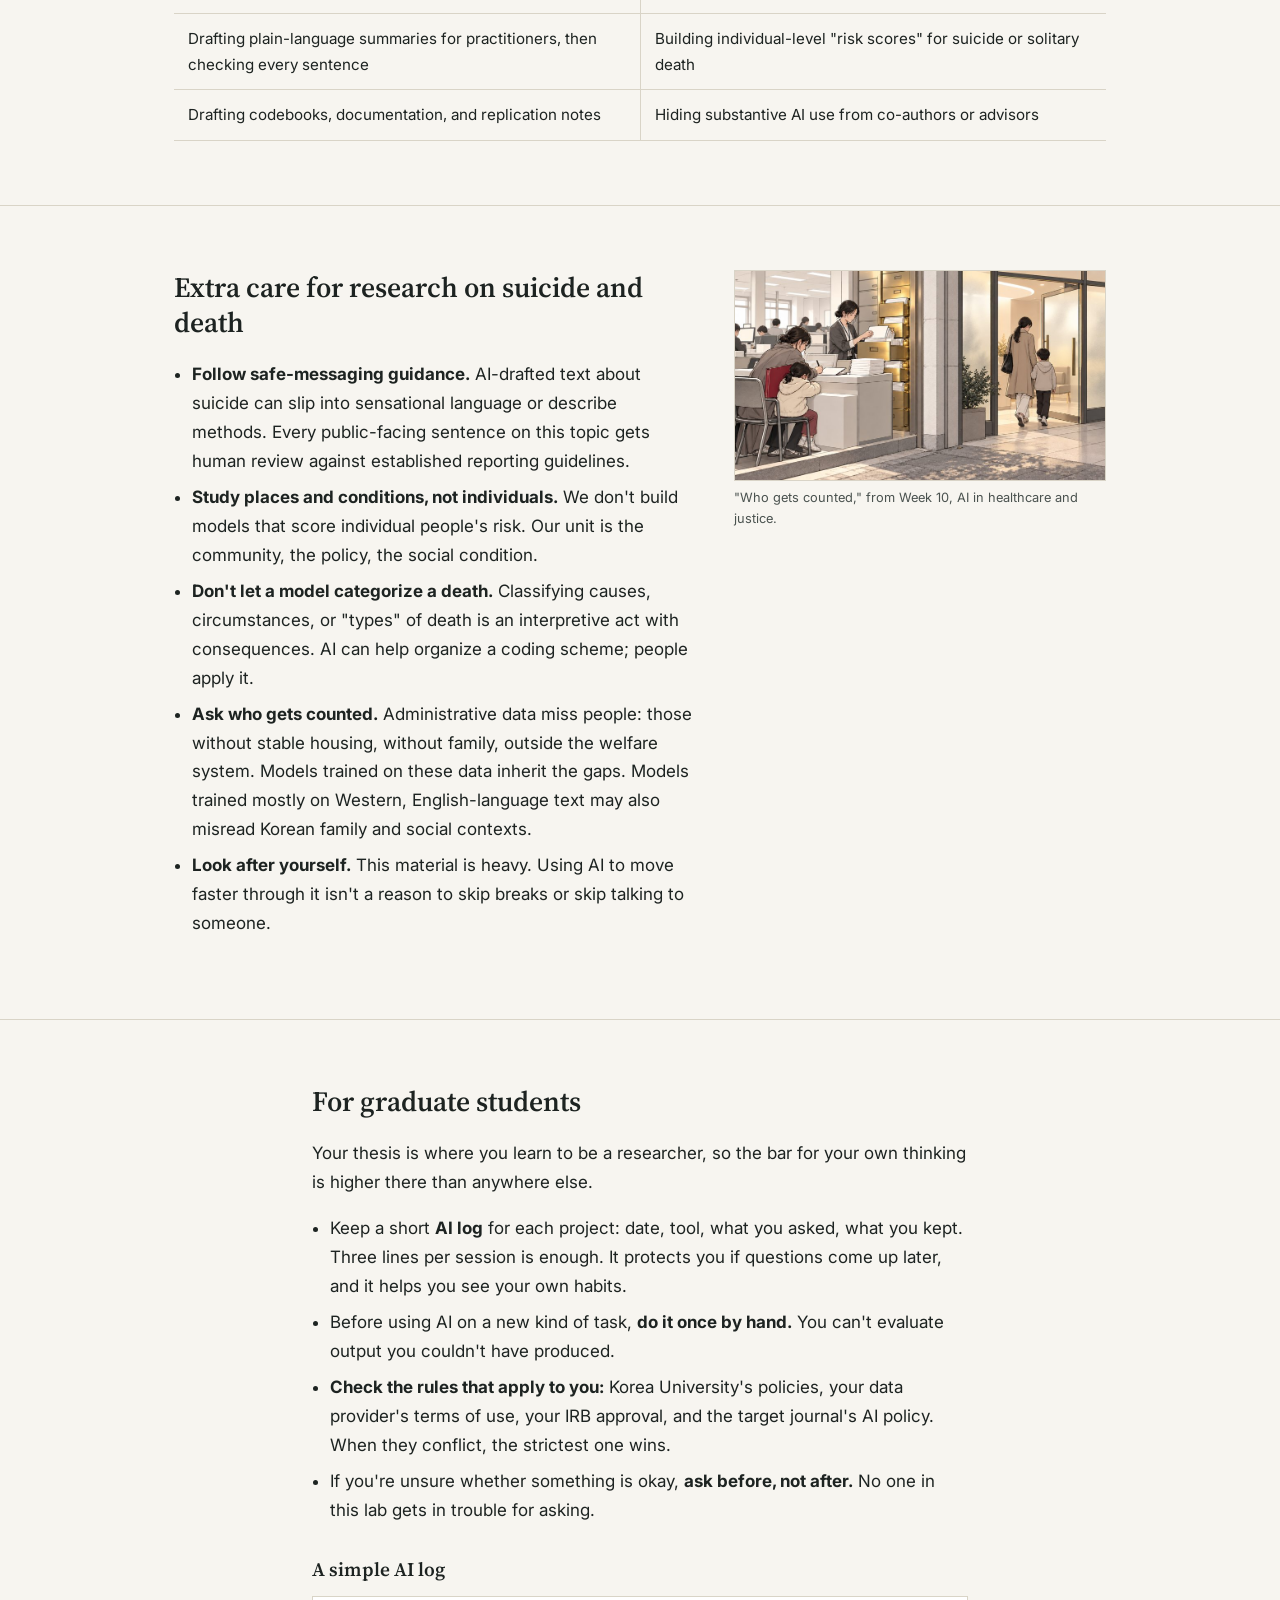
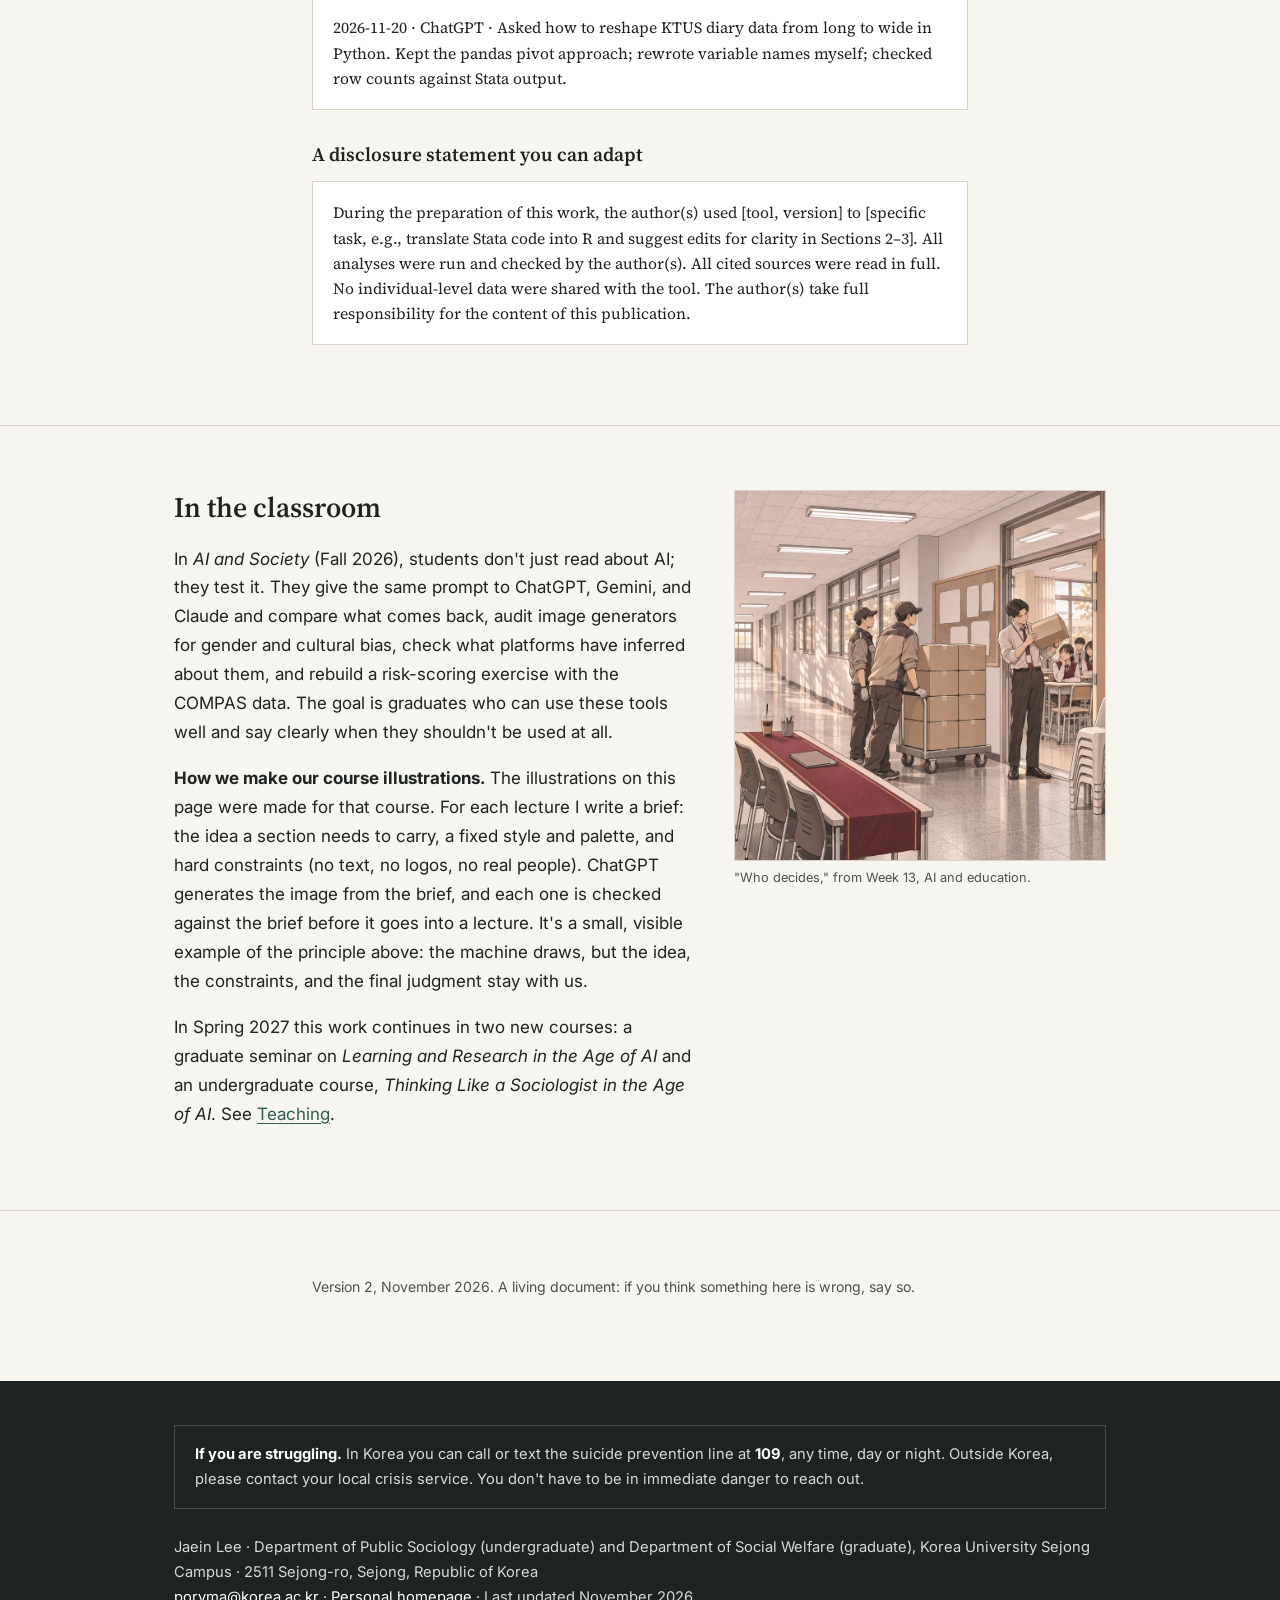
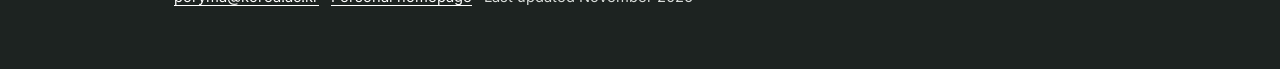
==== commit 14c92bca: "Redesign findings charts; link course video playlists Co-Authored-By: Claude Opus 5.5 <noreply@anthr" ====
--- a/ai.html
+++ b/ai.html
@@ -52,7 +52,7 @@
       <div class="card"><div class="label">Teaching</div><h3>Reusable course pipelines</h3><p>Small tools that turn the work I already do into course materials: syllabus builders that check every reading's DOI, illustration briefs for ChatGPT image generation, exam builders, bilingual glossaries, and step-by-step guides for posting materials to the course site.</p></div>
       <div class="card"><div class="label">Productivity</div><h3>Across devices</h3><p>The same workflows run on a Windows desktop, a Mac mini, a laptop, and a phone, with shared folders, scheduled tasks, and one-button shortcuts on a Stream Deck. The aim is less time on logistics and more on students and ideas.</p></div>
       <div class="card"><div class="label">Next generation</div><h3>Teaching students to build their own</h3><p>In class, students don't just use AI; they design small workflows, write their own AI principles, and keep an AI use log. The point is judgment: knowing what to hand over, what to keep, and how to check.</p></div>
-      <div class="card"><div class="label">First-time users</div><h3>Meeting beginners where they are</h3><p>Before AI, I made demonstration videos for my YouTube channel and hand-built lab guides in Canva for students learning SPSS, Stata, or statistics for the first time. Now I build study materials with NotebookLM and other AI tools. The same approach can help people the technology has left behind.</p></div>
+      <div class="card"><div class="label">First-time users</div><h3>Meeting beginners where they are</h3><p>Before AI, I made demonstration videos for my YouTube channel and hand-built lab guides in Canva for students learning SPSS, Stata, or statistics for the first time. Now I build study materials with NotebookLM and other AI tools. The same approach can help people the technology has left behind.</p><span class="more">Videos: <a href="https://www.youtube.com/playlist?list=PLT_yLoX9iV3z0Dq5wKkNaNpIkCsq6q5jn">Korea University</a> · <a href="https://www.youtube.com/playlist?list=PLT_yLoX9iV3wjOgipyoqv70NP0fW5u2yA">Sociology of Population</a> · <a href="https://www.youtube.com/playlist?list=PLT_yLoX9iV3yNIEeYGL_NvZF92yjsvWzT">Methods of Social Research</a></span></div>
       <div class="card"><div class="label">Research link</div><h3>Access as a health question</h3><p>Our research on the Korea Digital Divide Survey asks whether digital and AI access improves life satisfaction and mental health for older adults, people with disabilities, and other excluded groups. Good teaching for new users may be part of the answer.</p></div>
     </div>
   </div></section>
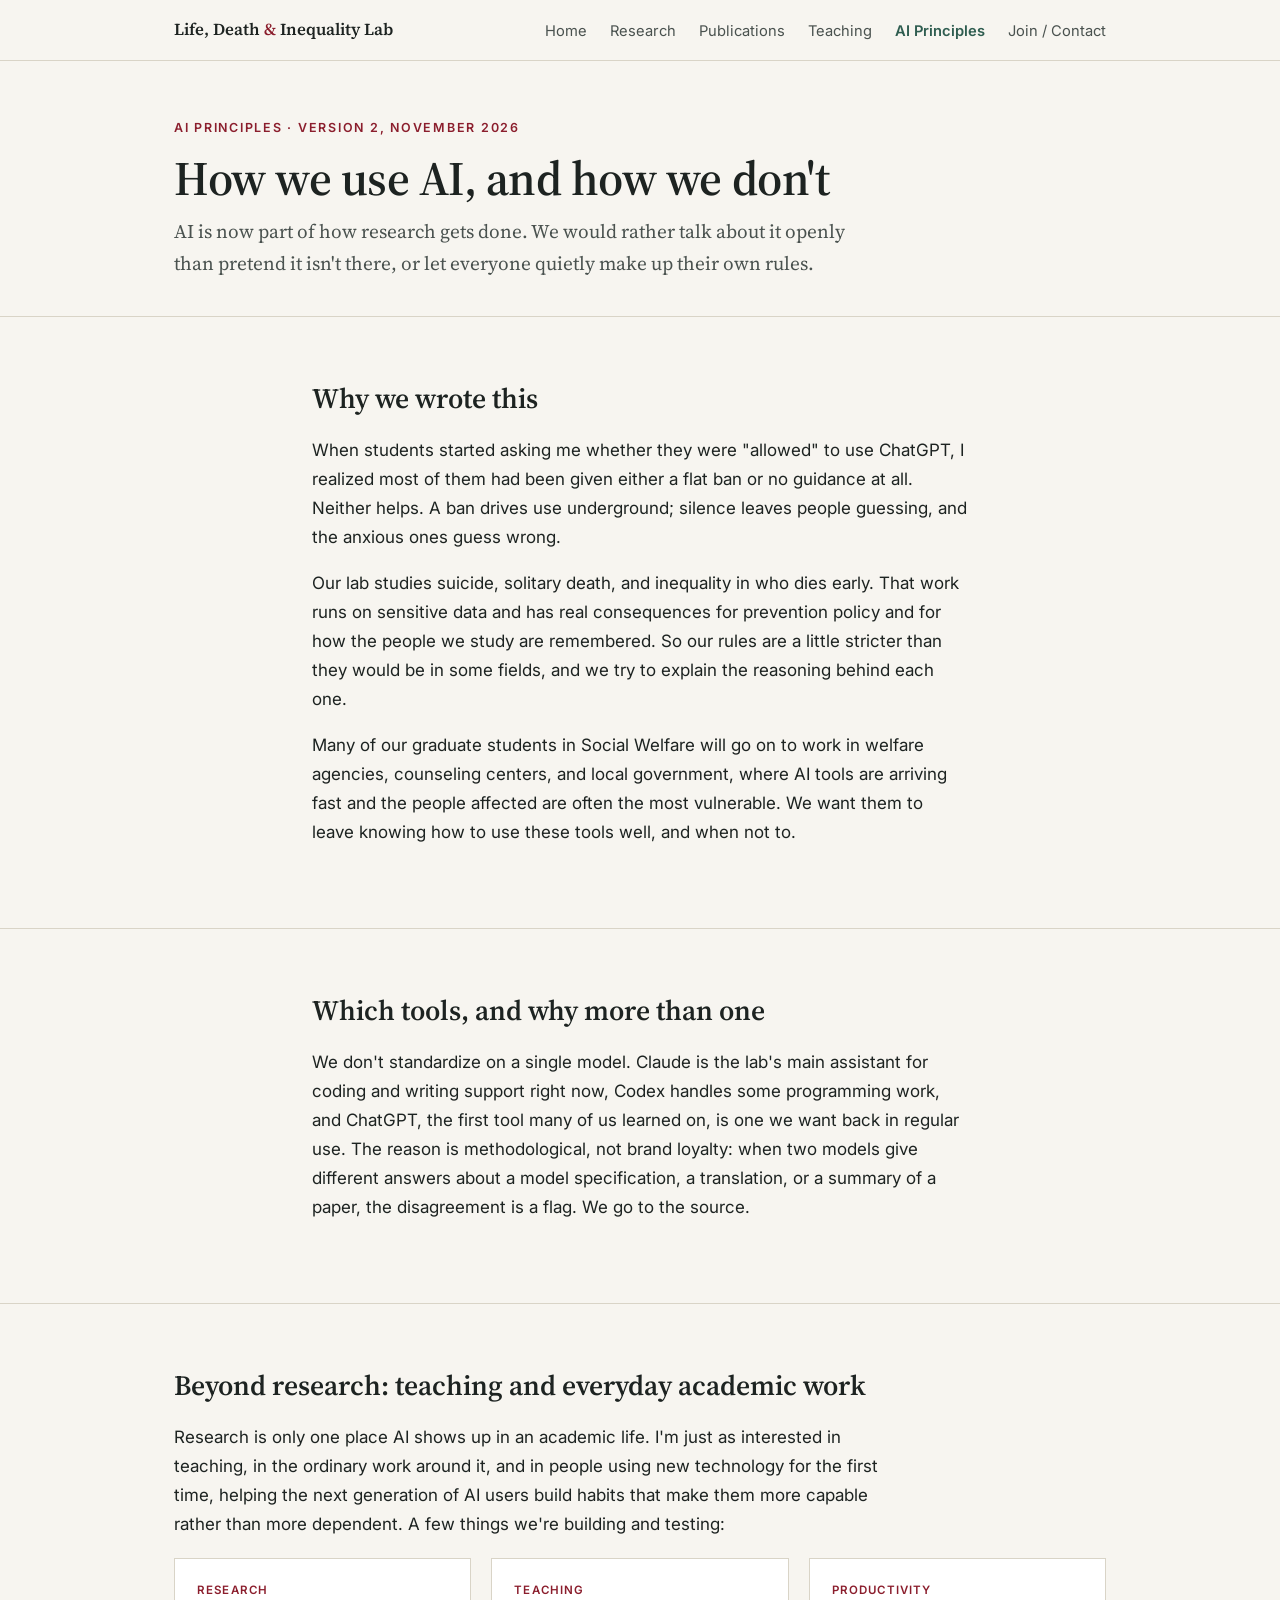
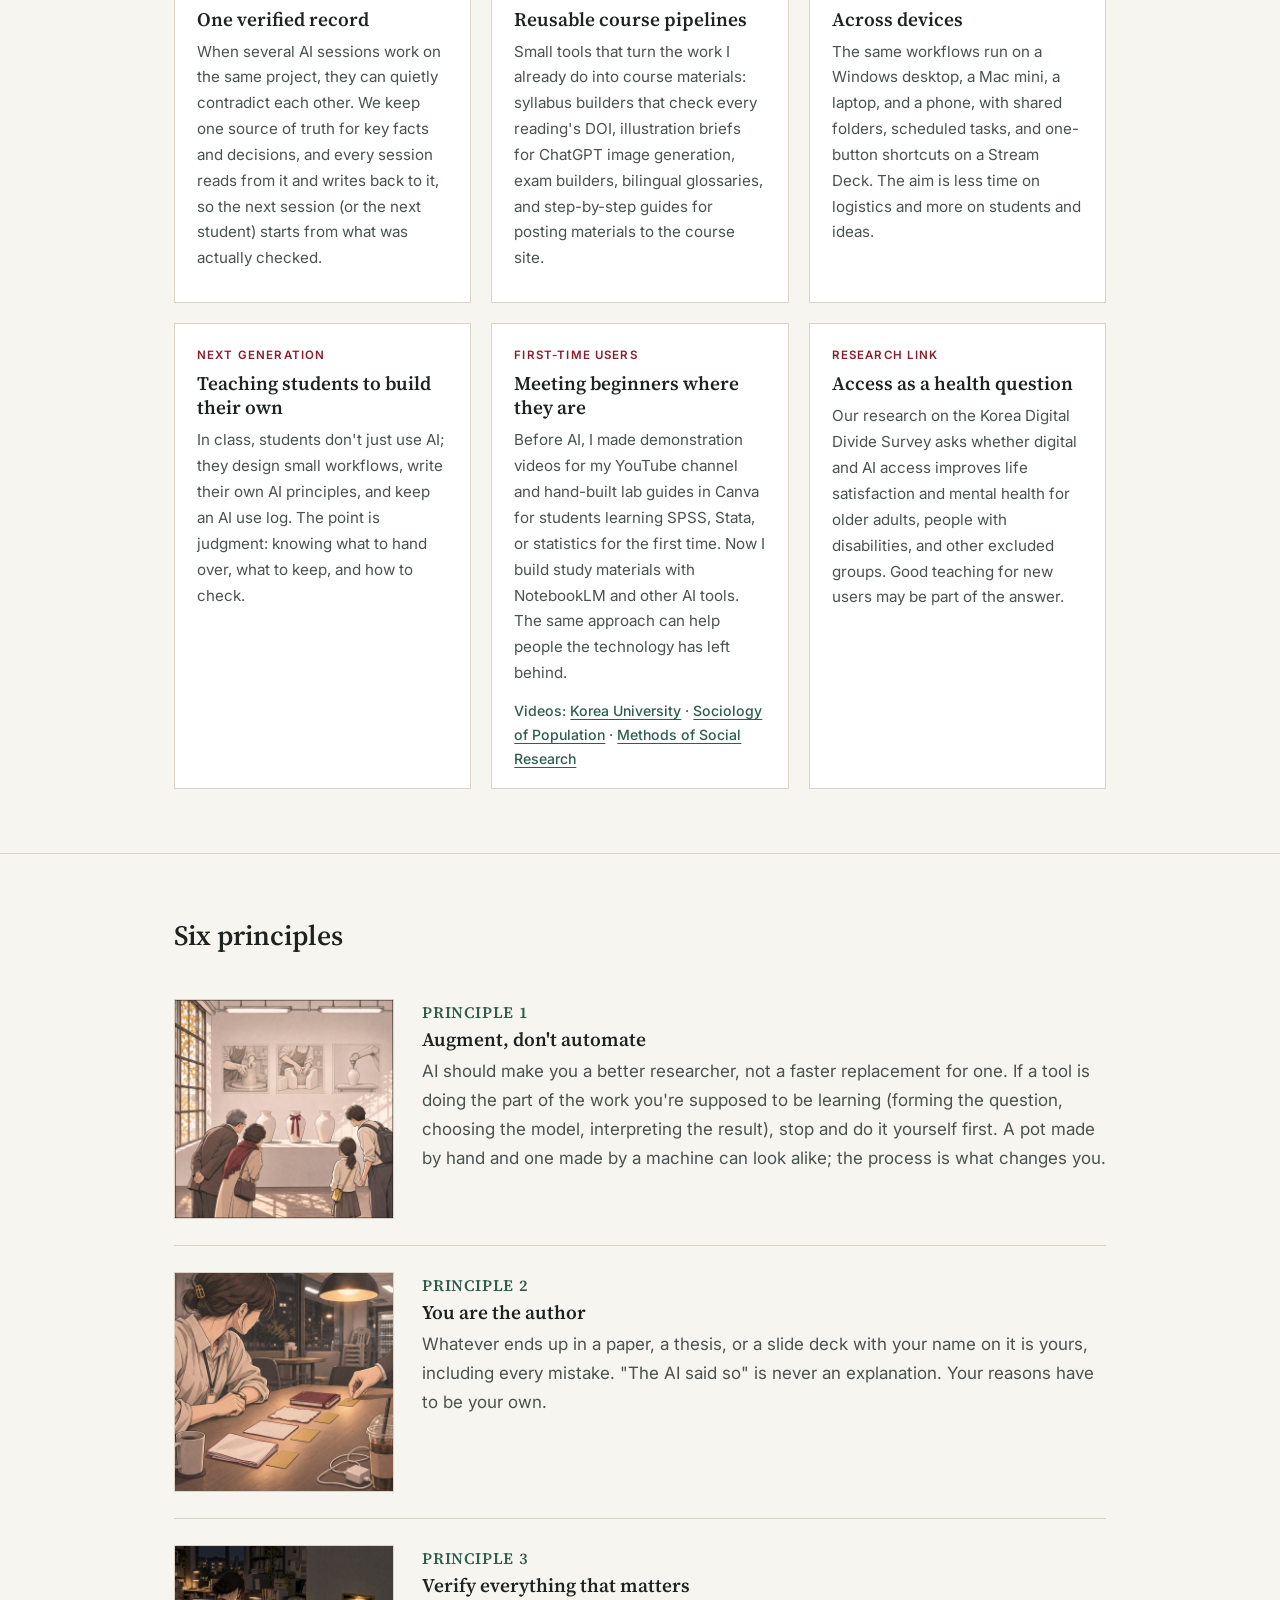
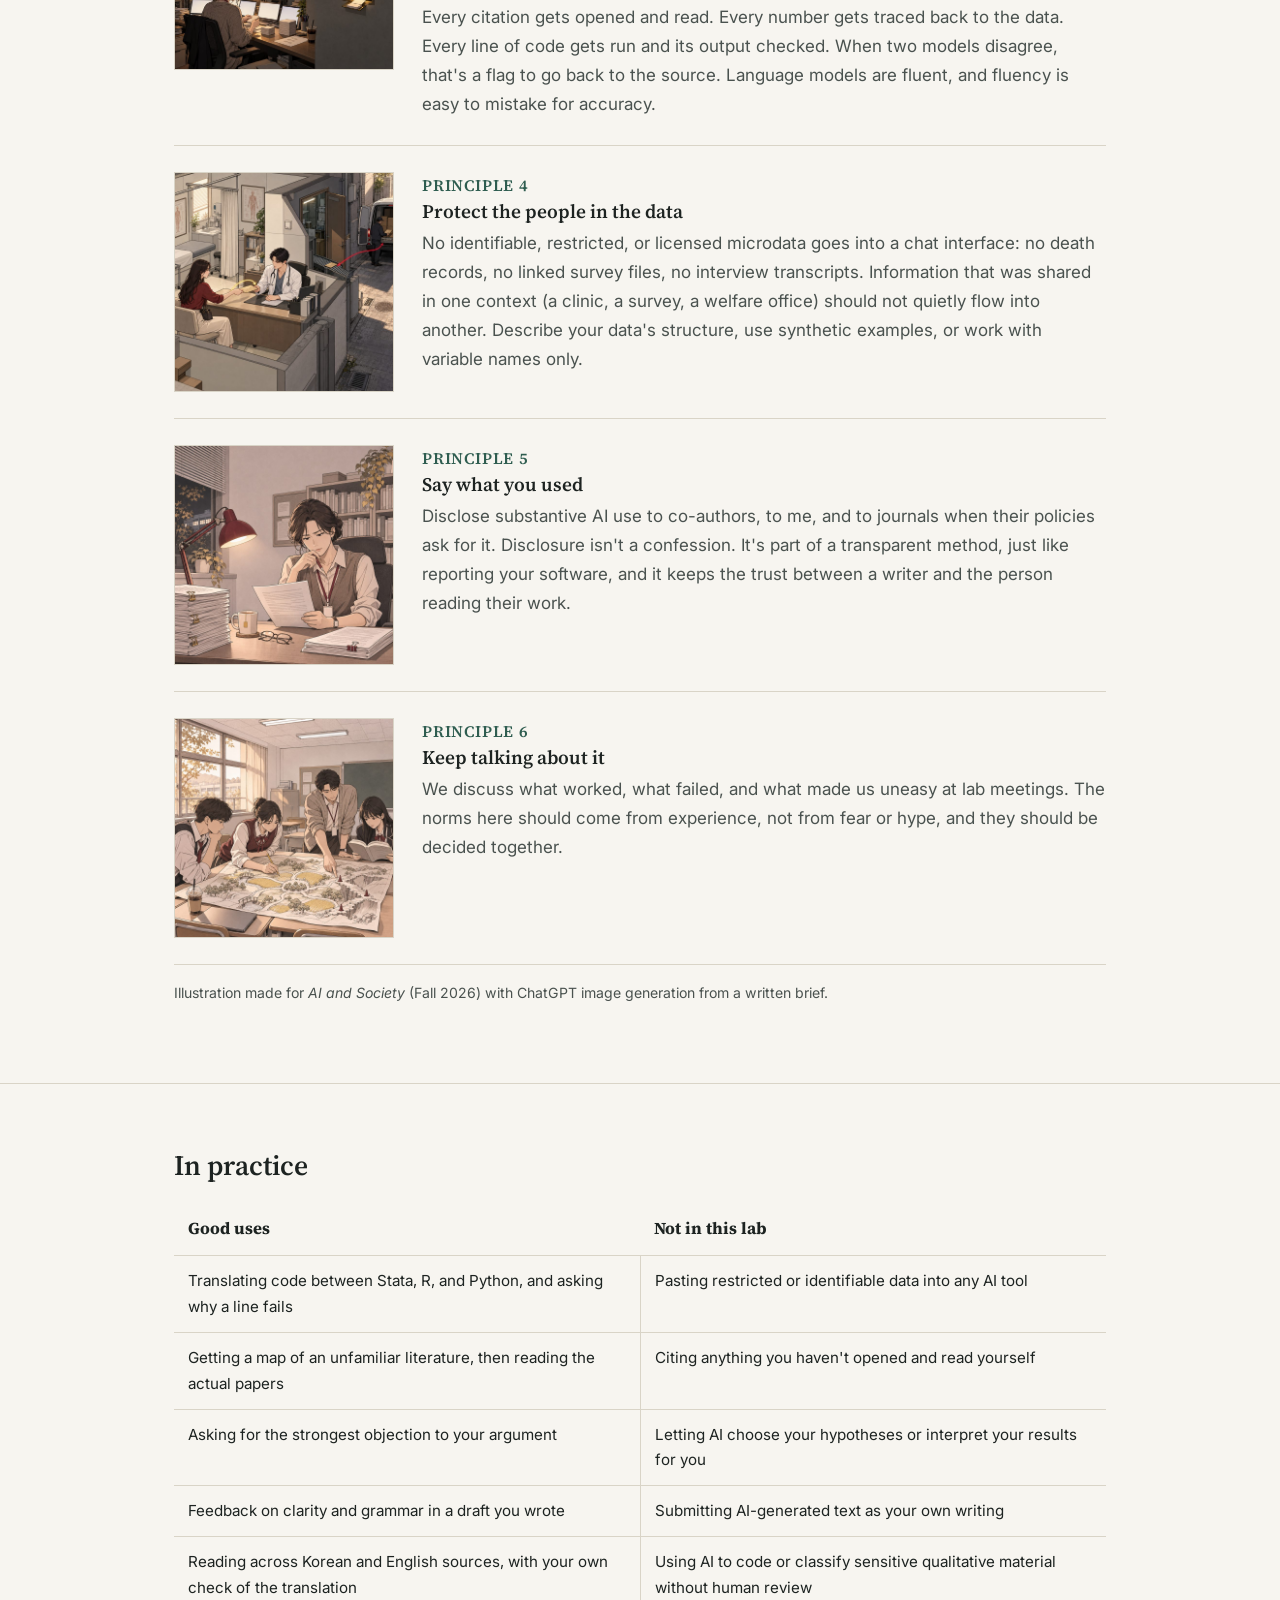
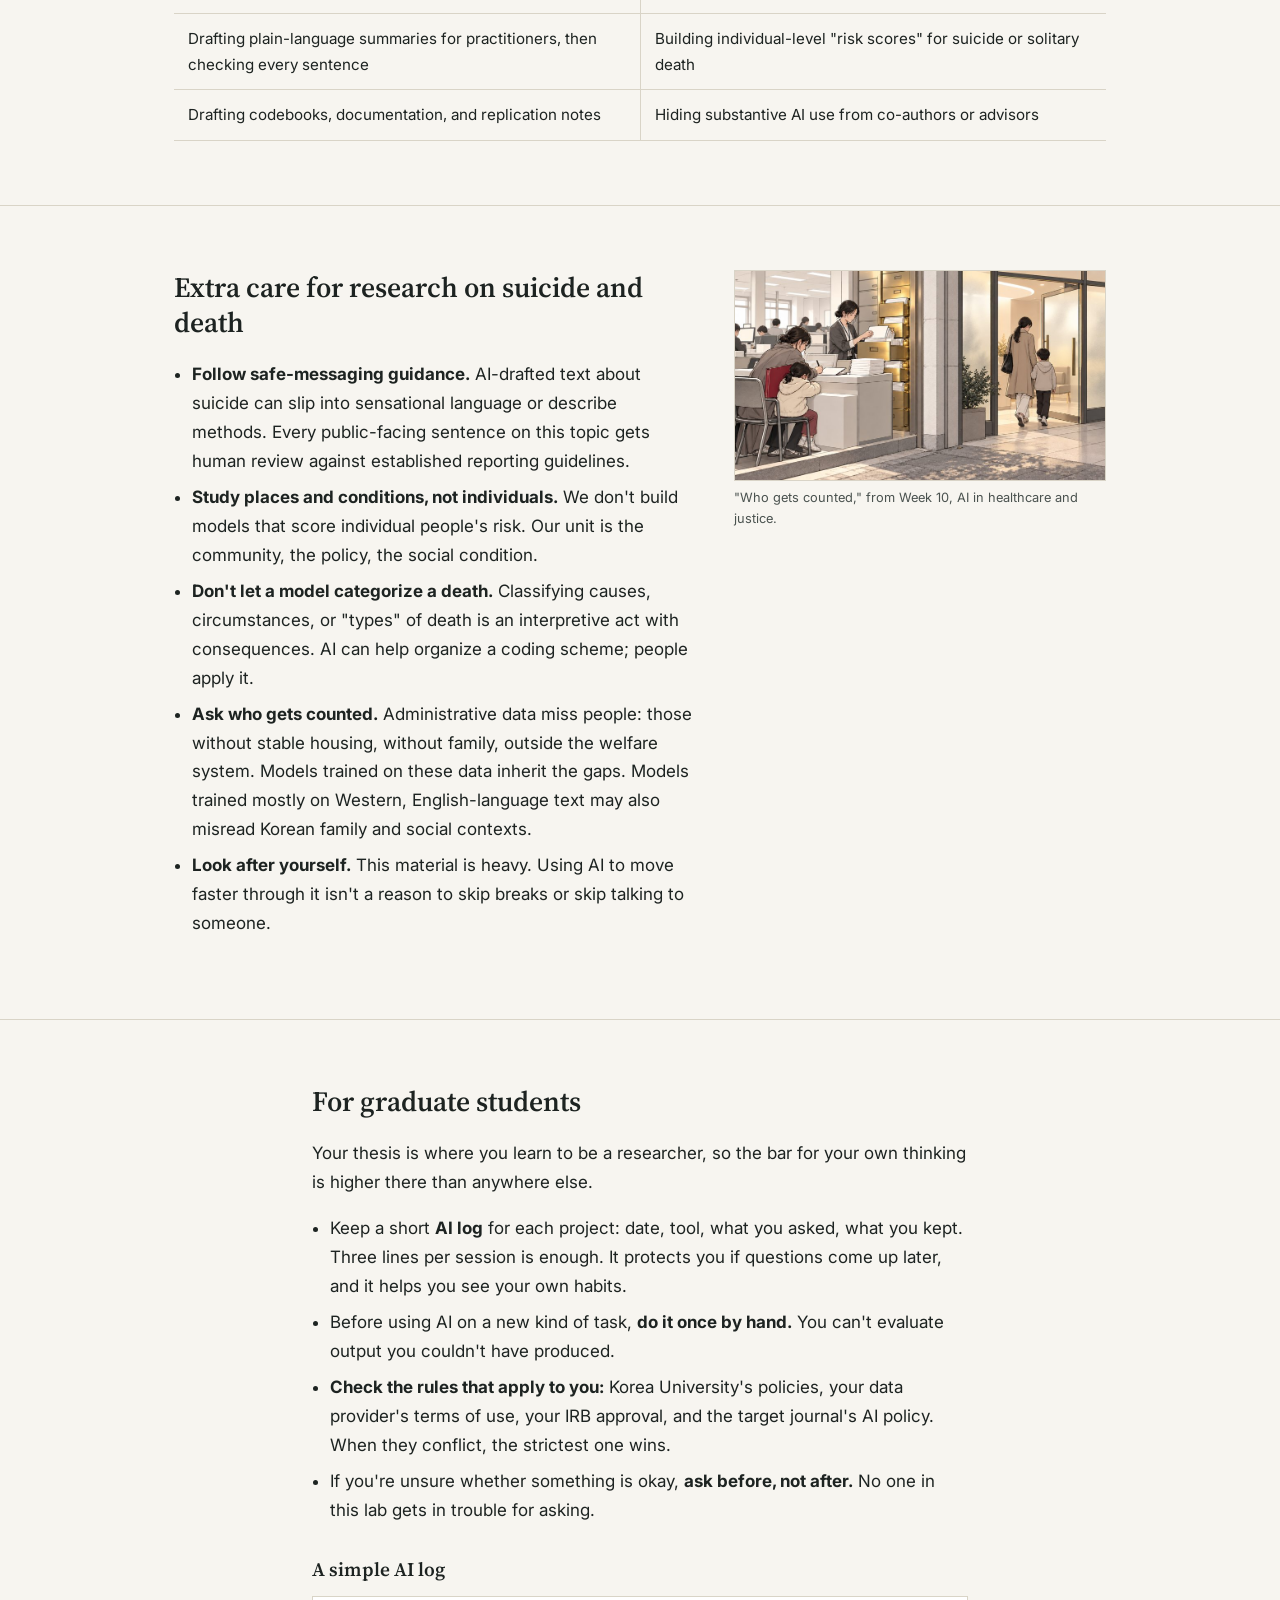
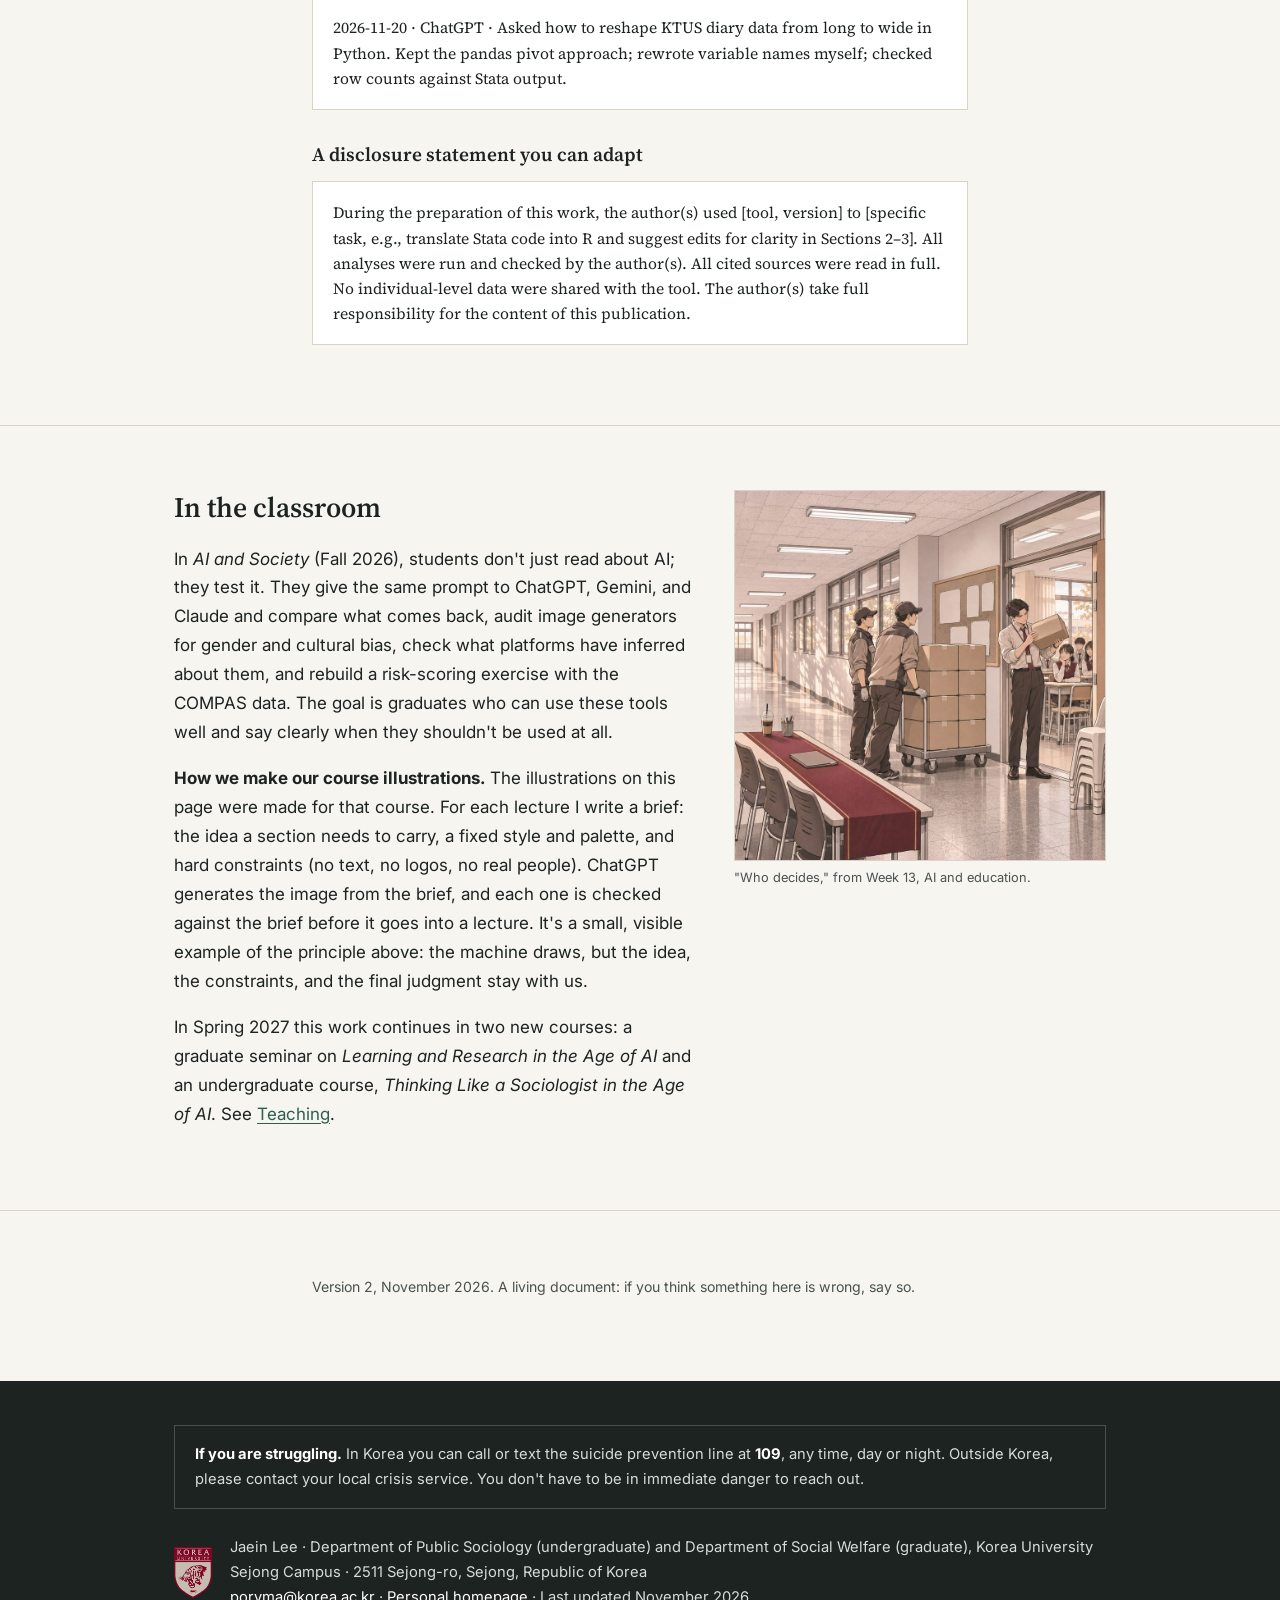
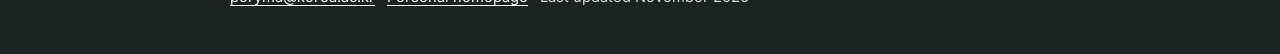
==== commit 10459ae3: "Add Korea University emblem (official UI files) Co-Authored-By: Claude Opus 5.5 <noreply@anthropic.c" ====
--- a/ai.html
+++ b/ai.html
@@ -8,7 +8,7 @@
   <link rel="preconnect" href="https://fonts.googleapis.com">
   <link rel="preconnect" href="https://fonts.gstatic.com" crossorigin>
   <link href="https://fonts.googleapis.com/css2?family=Inter:wght@400;500;600&family=Source+Serif+4:opsz,wght@8..60,400;8..60,600&display=swap" rel="stylesheet">
-  <link rel="stylesheet" href="style.css">
+  <link rel="stylesheet" href="style.css?v=20261127">
 </head>
 <body>
 
@@ -148,8 +148,9 @@
     <div class="care">
       <strong>If you are struggling.</strong> In Korea you can call or text the suicide prevention line at <strong>109</strong>, any time, day or night. Outside Korea, please contact your local crisis service. You don't have to be in immediate danger to reach out.
     </div>
+    <div class="ku-row"><a href="https://sejong.korea.ac.kr/" class="ku-mark" title="Korea University Sejong Campus"><img src="img/ku-emblem.png" alt="Korea University emblem" width="38" height="51"></a>
     <p>Jaein Lee · Department of Public Sociology (undergraduate) and Department of Social Welfare (graduate), Korea University Sejong Campus · 2511 Sejong-ro, Sejong, Republic of Korea<br>
-      <a href="mailto:poryma@korea.ac.kr">poryma@korea.ac.kr</a> · <a href="https://poryma.github.io/">Personal homepage</a> · Last updated November 2026</p>
+      <a href="mailto:poryma@korea.ac.kr">poryma@korea.ac.kr</a> · <a href="https://poryma.github.io/">Personal homepage</a> · Last updated November 2026</p></div>
   </div>
 </footer>
 
--- a/style.css
+++ b/style.css
@@ -205,6 +205,10 @@
   margin-bottom: 26px;
 }
 footer.site .care strong { color: #fff; }
+footer.site .ku-row { display: flex; gap: 18px; align-items: center; }
+footer.site .ku-row p { margin: 0; }
+footer.site .ku-mark { flex: none; line-height: 0; opacity: .92; }
+footer.site .ku-mark:hover { opacity: 1; }
 
 @media (max-width: 640px) {
   nav a { margin: 0 14px 0 0; }
